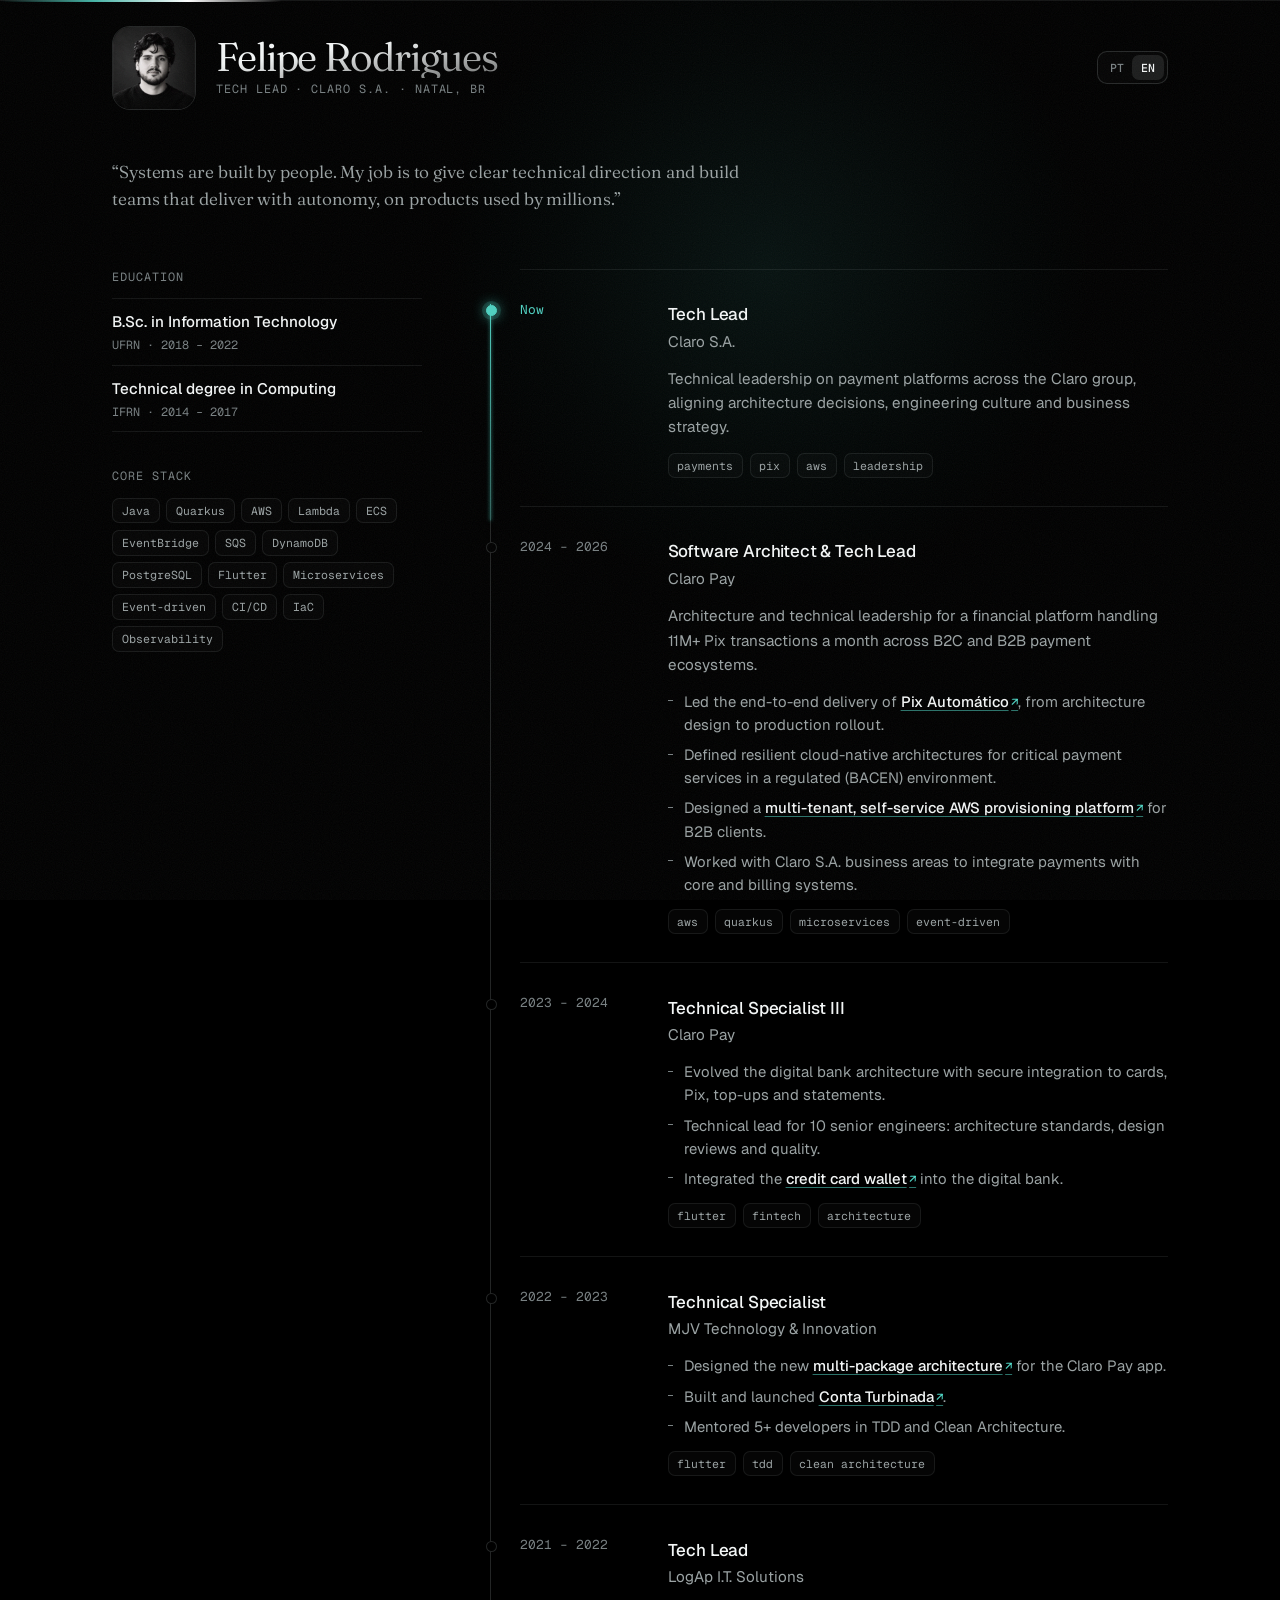
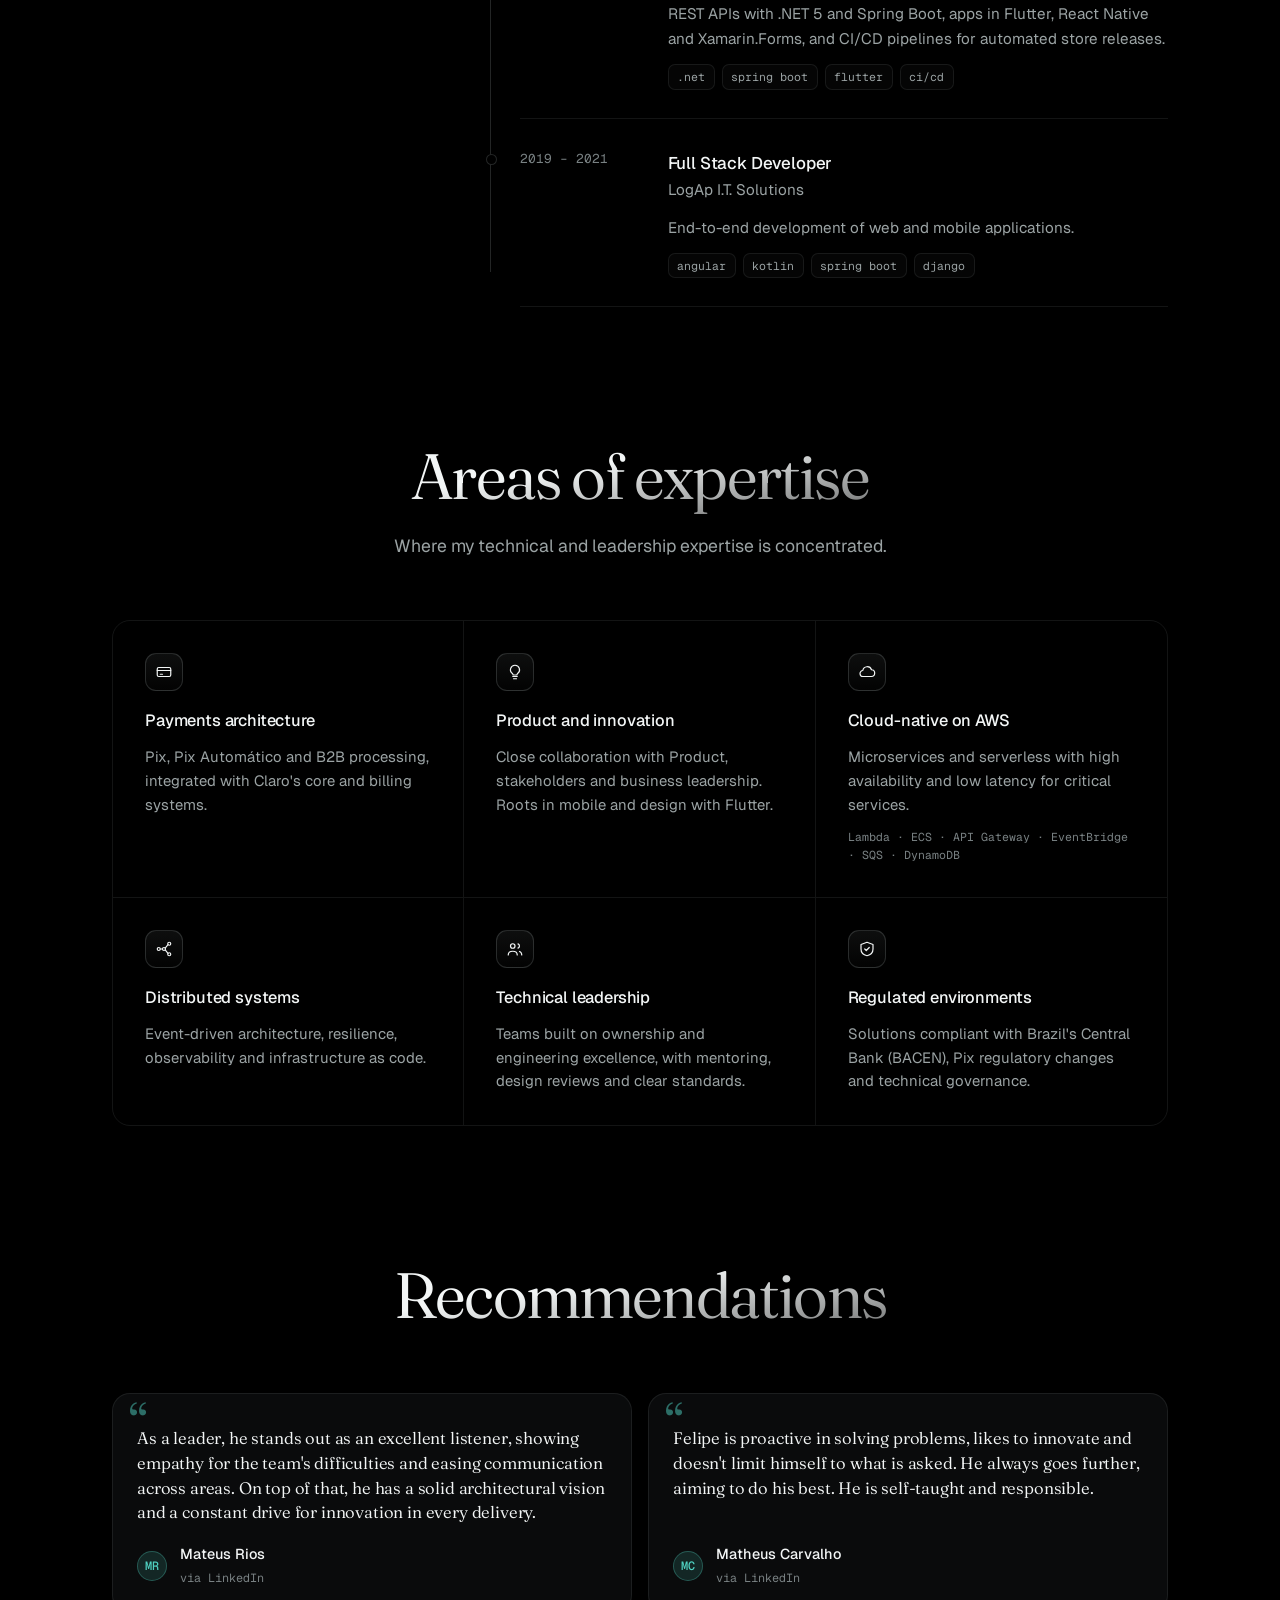
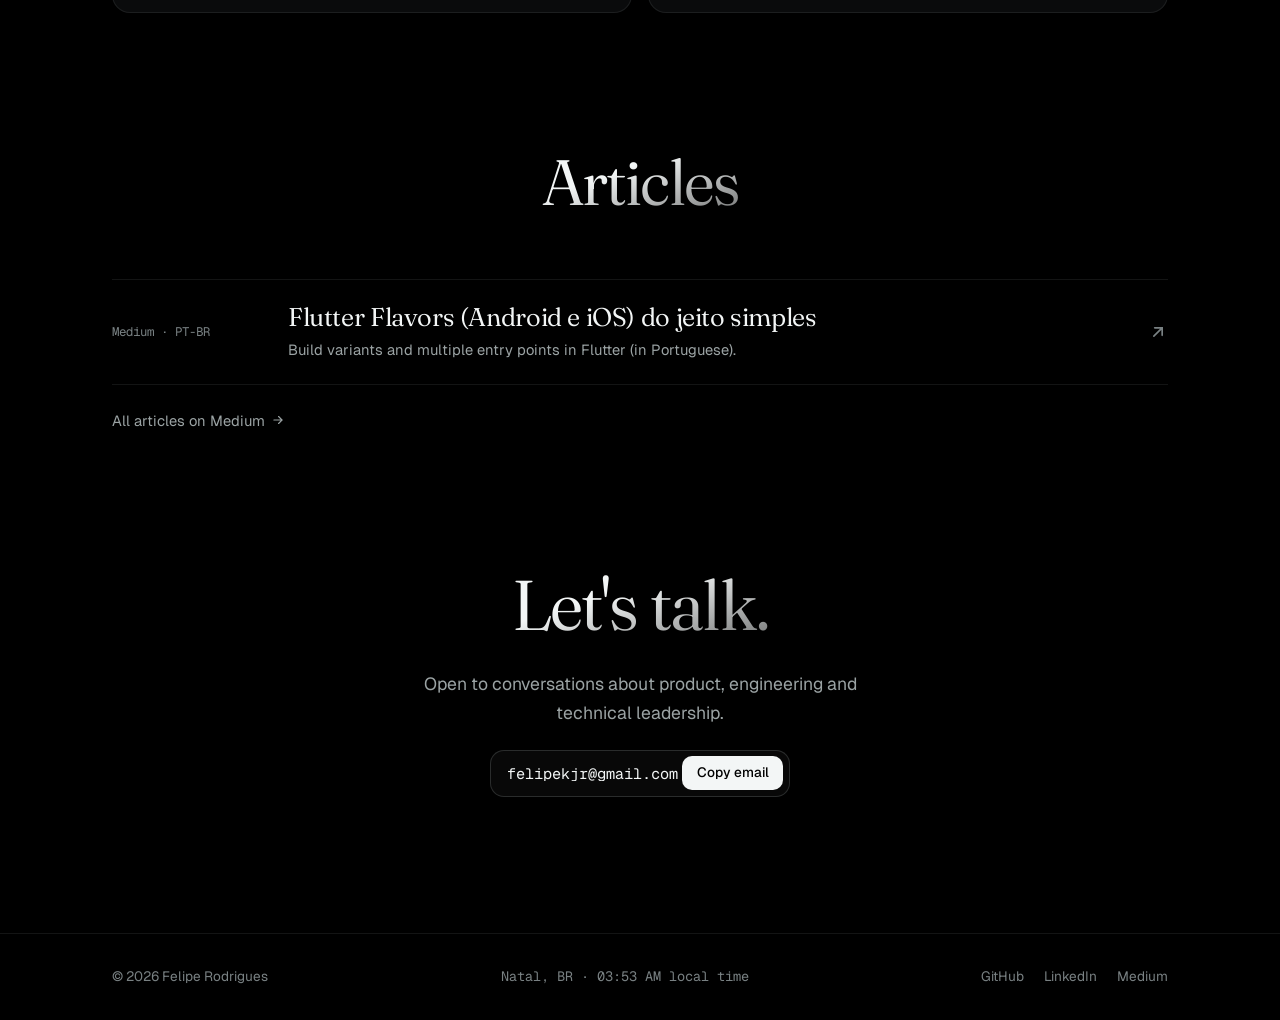
==== index.html @ 60829ca8 "Ambient background (pointer glow, top beam) and scroll-in reveal on every page Co-Authored-By: Claud" ====
<!doctype html>
<html lang="pt-BR">
<head>
<meta charset="utf-8">
<meta name="viewport" content="width=device-width, initial-scale=1, viewport-fit=cover">
<meta name="description" content="Felipe Rodrigues, Líder Técnico na Claro S.A. Trajetória, áreas de atuação e contato.">
<meta property="og:title" content="Felipe Rodrigues · Líder Técnico">
<meta property="og:description" content="Líder técnico e arquiteto de software. Sistemas são construídos por pessoas: direção técnica clara e times que entregam com autonomia.">
<meta property="og:type" content="website">
<meta property="og:url" content="https://felipekjr.github.io/">
<meta name="theme-color" content="#000000">
<link rel="icon" href="data:image/svg+xml,%3Csvg xmlns='http://www.w3.org/2000/svg' viewBox='0 0 32 32'%3E%3Crect width='32' height='32' rx='8' fill='%23000'/%3E%3Ccircle cx='16' cy='16' r='7' fill='none' stroke='%234fd1c1' stroke-width='3'/%3E%3C/svg%3E">
<!-- page:start -->
<title>Felipe Rodrigues</title>
<link rel="preconnect" href="https://fonts.googleapis.com">
<link rel="preconnect" href="https://fonts.gstatic.com" crossorigin>
<link rel="stylesheet" href="https://fonts.googleapis.com/css2?family=Fraunces:ital,opsz,wght@0,9..144,300..600;1,9..144,300..600&family=Geist:wght@400;500;600&family=Geist+Mono:wght@400;500&display=swap">
<link rel="stylesheet" href="assets/style.css?v=7">
</head>
<body>
<div class="ambient" aria-hidden="true"><i class="ambient-glow"></i><i class="ambient-beam"></i></div>

<main>
  <header class="wrap masthead">
    <div class="who">
      <figure class="portrait"><img src="assets/felipe.jpg" alt="Foto de Felipe Rodrigues" width="480" height="480"></figure>
      <div>
        <h1 class="serif name-title">Felipe Rodrigues</h1>
        <p class="eyebrow role" data-i18n="role">Líder Técnico · Claro S.A. · Natal, BR</p>
      </div>
    </div>
    <div class="lang" role="group" aria-label="Idioma / Language">
      <button type="button" id="lang-pt" data-lang="pt" aria-pressed="true">PT</button>
      <button type="button" id="lang-en" data-lang="en" aria-pressed="false">EN</button>
    </div>
    <p class="bio" data-i18n="about.q">“Sistemas são construídos por pessoas. Meu trabalho é dar direção técnica clara e formar times que entregam com autonomia, em produtos usados por milhões.”</p>
  </header>

  <!-- Career: intro on the left, timeline on the right -->
  <section class="block intro" id="trajetoria">
    <div class="wrap xp-grid">
      <aside class="xp-side">
        <div class="side-group">
          <span class="eyebrow" data-i18n="side.edu">Formação</span>
          <ul class="side-list">
            <li><span class="t" data-i18n="e1.t">Bacharelado em Tecnologia da Informação</span><span class="d">UFRN · 2018 – 2022</span></li>
            <li><span class="t" data-i18n="e2.t">Técnico em Informática</span><span class="d">IFRN · 2014 – 2017</span></li>
          </ul>
        </div>
        <div class="side-group">
          <span class="eyebrow" data-i18n="side.stack">Stack principal</span>
          <ul class="tags"><li>Java</li><li>Quarkus</li><li>AWS</li><li>Lambda</li><li>ECS</li><li>EventBridge</li><li>SQS</li><li>DynamoDB</li><li>PostgreSQL</li><li>Flutter</li><li>Microservices</li><li>Event-driven</li><li>CI/CD</li><li>IaC</li><li data-i18n="tag.obs">Observabilidade</li></ul>
        </div>
      </aside>

      <ol class="tl" id="timeline">
        <li>
          <div class="when"><span class="now" data-i18n="xp.now">Atual</span></div>
          <div class="main">
            <div class="who"><span class="role" data-i18n="x1.role">Líder Técnico</span><span class="org">Claro S.A.</span></div>
            <p data-i18n="x1.d">Liderança técnica em plataformas de pagamento do grupo Claro, alinhando decisões de arquitetura, cultura de engenharia e estratégia de negócio.</p>
            <ul class="tags"><li>payments</li><li>pix</li><li>aws</li><li data-i18n="tag.lead">liderança</li></ul>
          </div>
        </li>
        <li>
          <div class="when">2024 – 2026</div>
          <div class="main">
            <div class="who"><span class="role" data-i18n="x2.role">Arquiteto de Software e Tech Lead</span><span class="org">Claro Pay</span></div>
            <p data-i18n="x2.d">Arquitetura e liderança técnica de uma plataforma financeira com 11M+ transações Pix por mês, em ecossistemas de pagamento B2C e B2B.</p>
            <ul class="pts" data-i18n="x2.pts">
              <li>Liderou a implementação end-to-end do <a class="ini" href="iniciativas/pix-automatico.html">Pix Automático</a>, do desenho da arquitetura ao rollout em produção.</li>
              <li>Definiu arquiteturas cloud-native resilientes para serviços críticos de pagamento em ambiente regulado (BACEN).</li>
              <li>Projetou uma <a class="ini" href="iniciativas/multi-tenant.html">plataforma multi-tenant de auto-provisionamento AWS</a> para clientes B2B.</li>
              <li>Atuou junto às áreas de negócio da Claro S.A., integrando pagamentos aos sistemas core e faturadores.</li>
            </ul>
            <ul class="tags"><li>aws</li><li>quarkus</li><li>microservices</li><li>event-driven</li></ul>
          </div>
        </li>
        <li>
          <div class="when">2023 – 2024</div>
          <div class="main">
            <div class="who"><span class="role" data-i18n="x3.role">Especialista Técnico III</span><span class="org">Claro Pay</span></div>
            <ul class="pts" data-i18n="x3.pts">
              <li>Evoluiu a arquitetura do banco digital, com integração segura a cartão, Pix, recarga e extrato.</li>
              <li>Liderança técnica de 10 engenheiros sêniores: padrões arquiteturais, design reviews e qualidade.</li>
              <li>Integração da <a class="ini" href="iniciativas/carteira-cartoes.html">carteira de cartões de crédito</a> ao banco digital.</li>
            </ul>
            <ul class="tags"><li>flutter</li><li>fintech</li><li>architecture</li></ul>
          </div>
        </li>
        <li>
          <div class="when">2022 – 2023</div>
          <div class="main">
            <div class="who"><span class="role" data-i18n="x4.role">Especialista Técnico</span><span class="org">MJV Technology &amp; Innovation</span></div>
            <ul class="pts" data-i18n="x4.pts">
              <li>Desenhou a nova <a class="ini" href="iniciativas/multi-package.html">arquitetura multi-package</a> do app Claro Pay.</li>
              <li>Desenvolveu e lançou a <a class="ini" href="iniciativas/conta-turbinada.html">Conta Turbinada</a>.</li>
              <li>Mentorou mais de 5 desenvolvedores em TDD e Clean Architecture.</li>
            </ul>
            <ul class="tags"><li>flutter</li><li>tdd</li><li>clean architecture</li></ul>
          </div>
        </li>
        <li>
          <div class="when">2021 – 2022</div>
          <div class="main">
            <div class="who"><span class="role" data-i18n="x5.role">Líder Técnico</span><span class="org">LogAp I.T. Solutions</span></div>
            <p data-i18n="x5.d">APIs REST com .NET 5 e Spring Boot, apps em Flutter, React Native e Xamarin.Forms, e pipelines de CI/CD para publicação automatizada nas lojas.</p>
            <ul class="tags"><li>.net</li><li>spring boot</li><li>flutter</li><li>ci/cd</li></ul>
          </div>
        </li>
        <li>
          <div class="when">2019 – 2021</div>
          <div class="main">
            <div class="who"><span class="role" data-i18n="x6.role">Desenvolvedor Full Stack</span><span class="org">LogAp I.T. Solutions</span></div>
            <p data-i18n="x6.d">Desenvolvimento de ponta a ponta de aplicações web e mobile.</p>
            <ul class="tags"><li>angular</li><li>kotlin</li><li>spring boot</li><li>django</li></ul>
          </div>
        </li>
      </ol>
    </div>
  </section>

  <!-- Expertise -->
  <section class="block" id="atuacao" style="padding-top:0">
    <div class="wrap">
      <div class="head center reveal">
        <h2 class="serif" data-i18n="exp.title">Áreas de atuação</h2>
        <p class="lede" data-i18n="exp.lede">Onde concentro minha especialidade técnica e de liderança.</p>
      </div>
      <div class="grid-6 reveal">
        <div class="cell spot">
          <span class="ico" aria-hidden="true"><svg viewBox="0 0 24 24"><rect x="3" y="6" width="18" height="12" rx="2"/><path d="M3 10h18"/><path d="M7 15h3"/></svg></span>
          <h3 data-i18n="c1.t">Arquitetura de pagamentos</h3>
          <p data-i18n="c1.d">Pix, Pix Automático e processamento B2B, integrados aos sistemas core e faturadores da Claro.</p>
        </div>
        <div class="cell spot">
          <span class="ico" aria-hidden="true"><svg viewBox="0 0 24 24"><path d="M9 18h6"/><path d="M10 21h4"/><path d="M12 3a6 6 0 0 0-3.5 10.9c.6.5 1 1.2 1 2.1h5c0-.9.4-1.6 1-2.1A6 6 0 0 0 12 3Z"/></svg></span>
          <h3 data-i18n="c6.t">Produto e inovação</h3>
          <p data-i18n="c6.d">Colaboração próxima com Produto, stakeholders e negócio. Origem em mobile e design com Flutter.</p>
        </div>
        <div class="cell spot">
          <span class="ico" aria-hidden="true"><svg viewBox="0 0 24 24"><path d="M7 18a4 4 0 0 1-.6-8A6 6 0 0 1 18 9a4.5 4.5 0 0 1-.5 9H7Z"/></svg></span>
          <h3 data-i18n="c2.t">Cloud-native na AWS</h3>
          <p data-i18n="c2.d">Microsserviços e serverless com alta disponibilidade e baixa latência para serviços críticos.</p>
          <span class="stack">Lambda · ECS · API Gateway · EventBridge · SQS · DynamoDB</span>
        </div>
        <div class="cell spot">
          <span class="ico" aria-hidden="true"><svg viewBox="0 0 24 24"><circle cx="5" cy="12" r="2"/><circle cx="19" cy="5" r="2"/><circle cx="19" cy="19" r="2"/><circle cx="12" cy="12" r="2"/><path d="M7 12h3M13.6 10.8 17.3 6.3M13.6 13.2l3.7 4.5"/></svg></span>
          <h3 data-i18n="c3.t">Sistemas distribuídos</h3>
          <p data-i18n="c3.d">Arquitetura orientada a eventos, resiliência, observabilidade e infraestrutura como código.</p>
        </div>
        <div class="cell spot">
          <span class="ico" aria-hidden="true"><svg viewBox="0 0 24 24"><circle cx="9" cy="8" r="3"/><path d="M3 20c0-3.3 2.7-5 6-5s6 1.7 6 5"/><path d="M16 5.2a3 3 0 0 1 0 5.6"/><path d="M18 15.3c1.8.6 3 2 3 4.7"/></svg></span>
          <h3 data-i18n="c5.t">Liderança técnica</h3>
          <p data-i18n="c5.d">Times construídos sobre ownership e excelência técnica, com mentoria, design reviews e padrões claros.</p>
        </div>
        <div class="cell spot">
          <span class="ico" aria-hidden="true"><svg viewBox="0 0 24 24"><path d="M12 3 4 6v6c0 4.5 3.4 8 8 9 4.6-1 8-4.5 8-9V6l-8-3Z"/><path d="m9 12 2 2 4-4"/></svg></span>
          <h3 data-i18n="c4.t">Ambientes regulados</h3>
          <p data-i18n="c4.d">Soluções aderentes ao BACEN, adequações regulatórias do Pix e governança técnica.</p>
        </div>
      </div>
    </div>
  </section>

  <!-- Recommendations -->
  <section class="block" id="recomendacoes" style="padding-top:0">
    <div class="wrap">
      <div class="head center reveal">
        <h2 class="serif" data-i18n="rec.title">Recomendações</h2>
      </div>
      <div class="quotes">
        <figure class="quote spot reveal">
          <blockquote data-i18n="q1">Como líder, destaca-se por ser um excelente ouvinte, demonstrando empatia pelas dificuldades do time e facilitando a comunicação entre diferentes áreas. Aliado a isso, possui uma visão arquitetural de software sólida e uma busca constante por inovação a cada entrega.</blockquote>
          <figcaption><span class="av" aria-hidden="true">MR</span><div><b>Mateus Rios</b><span data-i18n="rec.via">via LinkedIn</span></div></figcaption>
        </figure>
        <figure class="quote spot reveal">
          <blockquote data-i18n="q2">O Felipe é pró-ativo na resolução de problemas, gosta de inovar e não se atém ao que é pedido, sempre vai além, buscando fazer o melhor. É autodidata e responsável.</blockquote>
          <figcaption><span class="av" aria-hidden="true">MC</span><div><b>Matheus Carvalho</b><span data-i18n="rec.via">via LinkedIn</span></div></figcaption>
        </figure>
      </div>
      <p class="quote-note" hidden></p>
    </div>
  </section>

  <!-- Articles -->
  <section class="block" id="artigos" style="padding-top:0">
    <div class="wrap reveal">
      <div class="head center">
        <h2 class="serif" data-i18n="os.title">Artigos</h2>
      </div>
      <div class="rows">
        <a class="row" href="https://medium.com/@felipekjr/variantes-de-build-com-flutter-android-e-ios-a5552bb429ae" target="_blank" rel="noopener">
          <span class="kind">Medium · PT-BR</span>
          <div><div class="t">Flutter Flavors (Android e iOS) do jeito simples</div><div class="d" data-i18n="os.a1">Variantes de build e múltiplos pontos de entrada no Flutter.</div></div>
          <svg viewBox="0 0 24 24" fill="none" stroke="currentColor" stroke-width="2" stroke-linecap="round" aria-hidden="true"><path d="M7 17 17 7M8 7h9v9"/></svg>
        </a>
      </div>
      <a class="more" href="https://medium.com/@felipekjr" target="_blank" rel="noopener"><span data-i18n="os.more">Todos os artigos no Medium</span> <svg viewBox="0 0 24 24" fill="none" stroke="currentColor" stroke-width="2" stroke-linecap="round" aria-hidden="true"><path d="M5 12h14M13 6l6 6-6 6"/></svg></a>
    </div>
  </section>

  <!-- Contact -->
  <section class="block talk" id="contato" style="padding-top:0">
    <div class="wrap talk-inner">
      <h2 class="serif" data-i18n="cta.title">Vamos conversar.</h2>
      <p class="lede" data-i18n="cta.lede">Aberto a conversas sobre produto, engenharia e liderança técnica.</p>
      <div class="email">
        <span id="email-text">felipekjr@gmail.com</span>
        <button class="btn btn-primary btn-sm" id="copy-email" type="button" data-i18n="cta.copy">Copiar e-mail</button>
      </div>
      <span class="sr-status" id="status" role="status" aria-live="polite"></span>
    </div>
  </section>
</main>

<footer>
  <div class="wrap foot">
    <span>© <span id="year">2026</span> Felipe Rodrigues</span>
    <span class="clock" id="clock">Natal, BR</span>
    <nav aria-label="Social">
      <a href="https://github.com/felipekjr" target="_blank" rel="noopener">GitHub</a>
      <a href="https://www.linkedin.com/in/felipekjr/" target="_blank" rel="noopener">LinkedIn</a>
      <a href="https://medium.com/@felipekjr" target="_blank" rel="noopener">Medium</a>
    </nav>
  </div>
</footer>

<script>

(() => {
  const $ = (s, r = document) => r.querySelector(s);
  const $$ = (s, r = document) => [...r.querySelectorAll(s)];

  const EN = {
    "about.q": "“Systems are built by people. My job is to give clear technical direction and build teams that deliver with autonomy, on products used by millions.”",
    "role": "Tech Lead · Claro S.A. · Natal, BR",
    "exp.title": "Areas of expertise",
    "exp.lede": "Where my technical and leadership expertise is concentrated.",
    "c1.t": "Payments architecture", "c1.d": "Pix, Pix Automático and B2B processing, integrated with Claro's core and billing systems.",
    "c2.t": "Cloud-native on AWS", "c2.d": "Microservices and serverless with high availability and low latency for critical services.",
    "c3.t": "Distributed systems", "c3.d": "Event-driven architecture, resilience, observability and infrastructure as code.",
    "c4.t": "Regulated environments", "c4.d": "Solutions compliant with Brazil's Central Bank (BACEN), Pix regulatory changes and technical governance.",
    "c5.t": "Technical leadership", "c5.d": "Teams built on ownership and engineering excellence, with mentoring, design reviews and clear standards.",
    "c6.t": "Product and innovation", "c6.d": "Close collaboration with Product, stakeholders and business leadership. Roots in mobile and design with Flutter.",
    "xp.now": "Now", "tag.lead": "leadership",
    "e1.t": "B.Sc. in Information Technology", "e2.t": "Technical degree in Computing",
    "side.edu": "Education", "side.stack": "Core stack", "tag.obs": "Observability",
    "x1.role": "Tech Lead", "x1.d": "Technical leadership on payment platforms across the Claro group, aligning architecture decisions, engineering culture and business strategy.",
    "x2.role": "Software Architect & Tech Lead", "x2.d": "Architecture and technical leadership for a financial platform handling 11M+ Pix transactions a month across B2C and B2B payment ecosystems.",
    "x2.pts": "<li>Led the end-to-end delivery of <a class=\"ini\" href=\"iniciativas/pix-automatico.html\">Pix Automático</a>, from architecture design to production rollout.</li><li>Defined resilient cloud-native architectures for critical payment services in a regulated (BACEN) environment.</li><li>Designed a <a class=\"ini\" href=\"iniciativas/multi-tenant.html\">multi-tenant, self-service AWS provisioning platform</a> for B2B clients.</li><li>Worked with Claro S.A. business areas to integrate payments with core and billing systems.</li>",
    "x3.role": "Technical Specialist III",
    "x3.pts": "<li>Evolved the digital bank architecture with secure integration to cards, Pix, top-ups and statements.</li><li>Technical lead for 10 senior engineers: architecture standards, design reviews and quality.</li><li>Integrated the <a class=\"ini\" href=\"iniciativas/carteira-cartoes.html\">credit card wallet</a> into the digital bank.</li>",
    "x4.role": "Technical Specialist",
    "x4.pts": "<li>Designed the new <a class=\"ini\" href=\"iniciativas/multi-package.html\">multi-package architecture</a> for the Claro Pay app.</li><li>Built and launched <a class=\"ini\" href=\"iniciativas/conta-turbinada.html\">Conta Turbinada</a>.</li><li>Mentored 5+ developers in TDD and Clean Architecture.</li>",
    "x5.role": "Tech Lead", "x5.d": "REST APIs with .NET 5 and Spring Boot, apps in Flutter, React Native and Xamarin.Forms, and CI/CD pipelines for automated store releases.",
    "x6.role": "Full Stack Developer", "x6.d": "End-to-end development of web and mobile applications.",
    "rec.title": "Recommendations",
    "q1": "As a leader, he stands out as an excellent listener, showing empathy for the team's difficulties and easing communication across areas. On top of that, he has a solid architectural vision and a constant drive for innovation in every delivery.",
    "q2": "Felipe is proactive in solving problems, likes to innovate and doesn't limit himself to what is asked. He always goes further, aiming to do his best. He is self-taught and responsible.",
    "rec.via": "via LinkedIn",
    "os.title": "Articles",
    "os.a1": "Build variants and multiple entry points in Flutter (in Portuguese).",
    "os.more": "All articles on Medium",
    "cta.title": "Let's talk.",
    "cta.lede": "Open to conversations about product, engineering and technical leadership.",
    "cta.copy": "Copy email", "cta.copied": "Copied!"
  };

  const nodes = $$("[data-i18n]");
  const PT = Object.fromEntries(nodes.map(n => [n.dataset.i18n, n.innerHTML]));
  PT["cta.copied"] = "Copiado!";
  let lang = "pt";
  const T = (k) => (lang === "en" ? EN : PT)[k];

  // Local time in Natal
  const clock = $("#clock");
  const tick = () => {
    try {
      const t = new Intl.DateTimeFormat(lang === "en" ? "en-US" : "pt-BR", { timeZone: "America/Fortaleza", hour: "2-digit", minute: "2-digit" }).format(new Date());
      clock.textContent = "Natal, BR · " + t + (lang === "en" ? " local time" : " horário local");
    } catch (e) {}
  };
  setInterval(tick, 30000);
  $("#year").textContent = new Date().getFullYear();

  const setLang = (l) => {
    lang = l;
    const dict = l === "en" ? EN : PT;
    nodes.forEach(n => { const v = dict[n.dataset.i18n]; if (v != null) n.innerHTML = v; });
    document.documentElement.lang = l === "en" ? "en" : "pt-BR";
    $$(".lang button").forEach(b => b.setAttribute("aria-pressed", String(b.dataset.lang === l)));
    try { localStorage.setItem("lang", l); } catch (e) {}
    tick();
  };
  let saved = null;
  try { saved = localStorage.getItem("lang"); } catch (e) {}
  const initial = saved === "en" || saved === "pt" ? saved : ((navigator.language || "pt").toLowerCase().startsWith("pt") ? "pt" : "en");
  $$(".lang button").forEach(b => b.addEventListener("click", () => setLang(b.dataset.lang)));

  /* ================= Timeline progress ================= */
  const tl = $("#timeline");
  const items = $$("#timeline > li");
  let tlQueued = false;
  const tlUpdate = () => {
    tlQueued = false;
    const r = tl.getBoundingClientRect();
    const mark = window.innerHeight * .55;
    tl.style.setProperty("--fill", Math.max(0, Math.min(1, (mark - r.top) / r.height)).toFixed(4));
    items.forEach(li => li.classList.toggle("on", li.getBoundingClientRect().top + 36 < mark));
  };
  window.addEventListener("scroll", () => { if (!tlQueued) { tlQueued = true; requestAnimationFrame(tlUpdate); } }, { passive: true });
  tlUpdate();

  /* ================= Clipboard ================= */
  const status = $("#status");
  const selectText = (el) => { const r = document.createRange(); r.selectNodeContents(el); const s = window.getSelection(); s.removeAllRanges(); s.addRange(r); };
  const copy = (text, el) => {
    if (navigator.clipboard && navigator.clipboard.writeText) {
      return navigator.clipboard.writeText(text).then(() => { status.textContent = T("cta.copied"); return true; }).catch(() => { selectText(el); return false; });
    }
    selectText(el); return Promise.resolve(false);
  };
  const emailBtn = $("#copy-email");
  emailBtn.addEventListener("click", () => {
    const el = $("#email-text");
    copy(el.textContent.trim(), el).then(ok => {
      if (!ok) return;
      emailBtn.textContent = T("cta.copied");
      setTimeout(() => { emailBtn.textContent = T("cta.copy"); }, 1800);
    });
  });
  /* ================= Spotlight ================= */
  $$(".spot").forEach(el => {
    el.addEventListener("pointermove", (e) => {
      const r = el.getBoundingClientRect();
      el.style.setProperty("--mx", (e.clientX - r.left) + "px");
      el.style.setProperty("--my", (e.clientY - r.top) + "px");
    });
  });

  // Inside an embed (the preview) the outer page keeps its scroll position across navigations; ask to be shown from the top or from the hash target
  const jump = () => {
    const el = location.hash && document.getElementById(location.hash.slice(1));
    if (el || window.top !== window.self) (el || document.documentElement).scrollIntoView({ block: "start" });
  };
  window.addEventListener("load", jump);

  // Ambient glow follows the pointer, softly
  const glow = $(".ambient-glow");
  let gq = false, gx = 0, gy = 0;
  window.addEventListener("pointermove", (e) => {
    gx = e.clientX; gy = e.clientY;
    if (!gq) { gq = true; requestAnimationFrame(() => { gq = false; glow.style.setProperty("--gx", gx + "px"); glow.style.setProperty("--gy", gy + "px"); }); }
  }, { passive: true });

  // Content rises into view as it scrolls in (once), with a small stagger between siblings
  const fx = document.querySelectorAll(".masthead .who, .masthead .lang, .bio, .side-group, .tl > li, .head, .cell, .quote, .row, .more, .talk-inner");
  const motionOK = !matchMedia("(prefers-reduced-motion: reduce)").matches;
  if (motionOK && "IntersectionObserver" in window) {
    fx.forEach(el => { el.classList.add("fx"); const i = [...el.parentElement.children].indexOf(el); el.style.transitionDelay = Math.min(i, 8) * 60 + "ms"; });
    const io = new IntersectionObserver((entries) => {
      entries.forEach(en => { if (en.isIntersecting) { en.target.classList.add("in"); io.unobserve(en.target); } });
    }, { threshold: .12, rootMargin: "0px 0px -6% 0px" });
    fx.forEach(el => io.observe(el));
  }

  setLang(initial);
})();

</script>
</body>
</html>
---- assets/style.css ----
/* Shared by index.html and iniciativas/*.html.
   Layout: one 1120px column, dark by choice. The home opens on the career timeline with a sticky intro column (photo, name, statement, contact) on the left; then expertise and recommendations. Big serif heads, hairline grids, glowing beams. */
:root {
  color-scheme: dark;
  --bg: #000;
  --panel: #0a0b0c;
  --panel-2: #101213;
  --line: rgba(232, 246, 244, .08);
  --line-strong: rgba(232, 246, 244, .15);
  --fg: #f3f6f6;
  --muted: #9ba3a4;
  --dim: #798183;
  --accent: #4fd1c1;      /* Pix teal */
  --accent-soft: rgba(79, 209, 193, .14);
  --accent-glow: rgba(79, 209, 193, .35);
  --syn-key: #8fdcd2;
  --syn-str: #cfe3c0;
  --syn-num: #f2c48d;
  --syn-com: #5d6566;
  --lnum: #3a4042;

  --display: "Fraunces", "Iowan Old Style", "Georgia", serif;
  --sans: "Geist", ui-sans-serif, system-ui, -apple-system, "Segoe UI", sans-serif;
  --mono: "Geist Mono", ui-monospace, "SFMono-Regular", Menlo, Consolas, monospace;

  --max: 1120px;
  --gutter: clamp(16px, 4vw, 32px);
  --radius: 18px;
}

@property --ang { syntax: "<angle>"; initial-value: 0deg; inherits: false; }

* { box-sizing: border-box; }
html { scroll-behavior: smooth; scroll-padding-top: 24px; }
body {
  margin: 0;
  background: var(--bg);
  color: var(--fg);
  font: 400 16px/1.6 var(--sans);
  -webkit-font-smoothing: antialiased;
  overflow-x: hidden;
}
/* Film grain */
body::after {
  content: ""; position: fixed; inset: 0; z-index: 90; pointer-events: none; opacity: .05;
  background-image: url("data:image/svg+xml,%3Csvg xmlns='http://www.w3.org/2000/svg' width='180' height='180'%3E%3Cfilter id='n'%3E%3CfeTurbulence type='fractalNoise' baseFrequency='.9' numOctaves='3' stitchTiles='stitch'/%3E%3C/filter%3E%3Crect width='100%25' height='100%25' filter='url(%23n)'/%3E%3C/svg%3E");
}
a { color: inherit; text-decoration: none; }
img { max-width: 100%; display: block; }
::selection { background: var(--accent); color: var(--bg); }
:focus-visible { outline: 2px solid var(--accent); outline-offset: 3px; border-radius: 6px; }

.wrap { width: 100%; max-width: var(--max); margin-inline: auto; padding-inline: var(--gutter); }

/* ---------- Type ---------- */
.serif {
  font-family: var(--display);
  font-weight: 360;
  font-optical-sizing: auto;
  font-variation-settings: "SOFT" 0, "WONK" 0;
  letter-spacing: -0.028em;
  line-height: 1.02;
  text-wrap: balance;
  margin: 0;
  color: var(--fg);
  background: linear-gradient(to bottom right, var(--fg) 35%, rgba(243, 246, 246, .45));
  -webkit-background-clip: text;
  background-clip: text;
  -webkit-text-fill-color: transparent;
}
.serif em { font-style: italic; font-weight: 320; }
h2.serif { font-size: clamp(2.4rem, 5.4vw, 4rem); padding-bottom: .08em; }
.lede { color: var(--muted); font-size: 1.1rem; line-height: 1.65; max-width: 36rem; margin: 0; text-wrap: pretty; }
.eyebrow { font: 400 .74rem/1.4 var(--mono); color: var(--dim); text-transform: uppercase; letter-spacing: .08em; }

/* ---------- Buttons ---------- */
.btn {
  display: inline-flex; align-items: center; gap: .5rem;
  height: 44px; padding: 0 1.15rem;
  border-radius: 12px;
  font: 500 .95rem/1 var(--sans);
  border: 1px solid transparent;
  cursor: pointer;
  transition: background .2s, border-color .2s, color .2s, box-shadow .2s;
  white-space: nowrap;
}
.btn svg { width: 16px; height: 16px; }
.btn-primary { background: var(--fg); color: var(--bg); box-shadow: 0 0 0 0 var(--accent-glow); }
.btn-primary:hover { background: #fff; box-shadow: 0 0 32px -6px var(--accent-glow); }
.btn-ghost { background: rgba(0, 0, 0, .35); color: var(--fg); border-color: var(--line-strong); backdrop-filter: blur(8px); -webkit-backdrop-filter: blur(8px); }
.btn-ghost:hover { background: rgba(232, 246, 244, .07); }
.btn-sm { height: 34px; padding: 0 .85rem; font-size: .85rem; border-radius: 10px; }

/* ---------- Ambient background: a soft glow that follows the pointer, a hairline with a travelling pulse ---------- */
.ambient { position: fixed; inset: 0; z-index: -1; pointer-events: none; overflow: hidden; }
.ambient-glow {
  --gx: 60vw; --gy: 30vh;
  position: absolute; left: 0; top: 0; width: 1000px; height: 1000px; border-radius: 50%;
  background: radial-gradient(closest-side, rgba(79, 209, 193, .085), rgba(79, 209, 193, .025) 45%, transparent 70%);
  transform: translate(calc(var(--gx) - 500px), calc(var(--gy) - 500px));
  transition: transform 1.1s cubic-bezier(.2, .7, .2, 1);
  will-change: transform;
}
.ambient-beam { position: absolute; top: 0; left: 0; right: 0; height: 1px; background: var(--line); }
.ambient-beam::after {
  content: ""; position: absolute; top: -1px; left: 0; width: 22vw; height: 3px; border-radius: 3px;
  background: linear-gradient(90deg, transparent, rgba(79, 209, 193, .85), #fff, transparent);
  animation: sweep 11s linear infinite;
}
@keyframes sweep { from { transform: translateX(-100%); } to { transform: translateX(460%); } }
@keyframes drift { 0% { transform: translate(-10vw, -20vh); } 50% { transform: translate(40vw, 30vh); } 100% { transform: translate(10vw, 60vh); } }
@media (hover: none) { .ambient-glow { transition: none; animation: drift 40s ease-in-out infinite alternate; } }
@media (prefers-reduced-motion: reduce) { .ambient-beam::after { animation: none; } .ambient-glow { animation: none; transition: none; } }

/* Scroll-in reveal (classes are added by script, so the page is complete without it) */
.fx { opacity: 0; transform: translateY(22px); transition: opacity .7s ease, transform .9s cubic-bezier(.2, .7, .2, 1); }
.fx.in { opacity: 1; transform: none; }

/* ---------- Top bar & language ---------- */
.masthead { display: flex; flex-wrap: wrap; justify-content: space-between; align-items: center; gap: 1.5rem; padding-block: 1.6rem 0; }
.lang { display: inline-flex; padding: 3px; border-radius: 10px; border: 1px solid var(--line-strong); background: rgba(232, 246, 244, .02); font: 500 .72rem/1 var(--mono); }
.lang button { all: unset; cursor: pointer; padding: .42rem .55rem; border-radius: 7px; color: var(--dim); transition: color .2s, background .2s; }
.lang button[aria-pressed="true"] { background: rgba(232, 246, 244, .1); color: var(--fg); }
.lang button:focus-visible { outline: 2px solid var(--accent); }
.who { display: inline-flex; align-items: center; gap: 1.25rem; min-width: 0; }
.masthead .who > div { min-width: 0; }
.name { font-weight: 500; letter-spacing: -.01em; }
.avatar { width: 36px; height: 36px; border-radius: 10px; object-fit: cover; border: 1px solid var(--line-strong); }
.detail .who { gap: .7rem; }

/* ---------- Intro column (photo, name, statement, contact) ---------- */
section.block.intro { padding-top: 3.5rem; }
.portrait { position: relative; width: 84px; flex: none; aspect-ratio: 1; border-radius: 18px; overflow: hidden; margin: 0; border: 1px solid var(--line-strong); box-shadow: 0 24px 60px -24px rgba(0, 0, 0, .95); }
.portrait img { width: 100%; height: 100%; object-fit: cover; }
.name-title { font-size: clamp(1.8rem, 3.2vw, 2.5rem); }
.role { margin: .2rem 0 0; }
.bio { flex-basis: 100%; margin: 1.6rem 0 0; max-width: 60ch; font: 350 1.08rem/1.55 var(--display); letter-spacing: -.005em; color: var(--muted); text-wrap: pretty; }
/* ---------- Articles ---------- */
.rows { border-top: 1px solid var(--line); }
.row { display: grid; grid-template-columns: 9.5rem minmax(0, 1fr) auto; gap: 1.5rem; align-items: center; padding-block: 1.4rem; border-bottom: 1px solid var(--line); }
.row .kind { font: 400 .78rem/1.3 var(--mono); color: var(--dim); }
.row .t { font: 360 clamp(1.25rem, 2.2vw, 1.6rem)/1.2 var(--display); letter-spacing: -.015em; transition: color .2s; }
.row .d { color: var(--muted); font-size: .92rem; margin-top: .3rem; }
.row svg { width: 20px; height: 20px; color: var(--dim); transition: transform .25s, color .25s; }
.row:hover .t { color: var(--accent); }
.row:hover svg { transform: translate(3px, -3px); color: var(--fg); }
.more { display: inline-flex; align-items: center; gap: .4rem; margin-top: 1.5rem; color: var(--muted); font-size: .92rem; transition: color .2s; }
.more:hover { color: var(--fg); }
.more svg { width: 14px; height: 14px; }
@media (max-width: 640px) { .row { grid-template-columns: minmax(0, 1fr) auto; gap: .4rem 1rem; } .row .kind { grid-column: 1 / -1; } }

/* ---------- Contact ---------- */
.talk { text-align: center; }
.talk .email { margin-inline: auto; }
.talk-inner { display: grid; justify-items: center; gap: 1.4rem; }
.talk h2.serif { font-size: clamp(2.6rem, 6vw, 4.4rem); }
.talk .lede { text-align: center; }
@media (max-width: 560px) { .masthead { flex-wrap: wrap; } .masthead .lang { order: -1; margin-left: auto; } .portrait { width: 64px; } }
.side-group { display: grid; gap: .8rem; }
.side-list { list-style: none; margin: 0; padding: 0; display: grid; }
.side-list li { display: grid; gap: .15rem; padding-block: .7rem; border-top: 1px solid var(--line); }
.side-list .t, .side-list .d { display: block; }
.side-list li:last-child { border-bottom: 1px solid var(--line); }
.side-list .t { font-weight: 500; font-size: .95rem; }
.side-list .d { color: var(--dim); font: 400 .74rem/1.4 var(--mono); }

/* ---------- Sections ---------- */
section.block { padding-block: clamp(5rem, 11vw, 8.5rem); }
.head { display: grid; gap: 1.1rem; margin-bottom: clamp(2.5rem, 5vw, 3.75rem); }
.head.center { justify-items: center; text-align: center; }
.head.center .lede { text-align: center; }

/* Spotlight that follows the pointer */
.spot { --mx: 50%; --my: 0%; position: relative; }
.spot::before {
  content: ""; position: absolute; inset: 0; border-radius: inherit; pointer-events: none; opacity: 0; transition: opacity .3s;
  background: radial-gradient(360px circle at var(--mx) var(--my), rgba(79, 209, 193, .09), transparent 60%);
}
.spot:hover::before { opacity: 1; }

/* Travelling beam on a border */
.beam::after {
  content: ""; position: absolute; inset: -1px; border-radius: inherit; padding: 1px; pointer-events: none;
  background: conic-gradient(from var(--ang), transparent 0 68%, rgba(79, 209, 193, .9) 80%, rgba(255, 255, 255, .8) 82%, transparent 92%);
  -webkit-mask: linear-gradient(#000 0 0) content-box, linear-gradient(#000 0 0);
  -webkit-mask-composite: xor;
  mask: linear-gradient(#000 0 0) content-box exclude, linear-gradient(#000 0 0);
  animation: beam 7s linear infinite;
}
@keyframes beam { to { --ang: 360deg; } }
@media (prefers-reduced-motion: reduce) { .beam::after { animation: none; } }

/* ---------- Initiative case (detail pages) ---------- */
.case {
  position: relative; border-radius: 28px; border: 1px solid var(--line);
  background:
    radial-gradient(ellipse 55% 90% at 88% -10%, rgba(79, 209, 193, .16), transparent 60%),
    radial-gradient(ellipse 40% 60% at 0% 110%, rgba(154, 166, 255, .07), transparent 60%),
    var(--panel);
  padding: clamp(1.8rem, 5vw, 3.75rem);
  display: grid; gap: clamp(2.5rem, 5vw, 3.75rem);
}
.case-copy { display: grid; gap: 1.25rem; }
.case h2.serif { font-size: clamp(2.5rem, 6vw, 4.6rem); max-width: 13ch; }
.case p { margin: 0; max-width: 40rem; color: var(--muted); font-size: 1.06rem; }
.track { list-style: none; margin: 0; padding: 0; display: grid; grid-template-columns: repeat(3, minmax(0, 1fr)); position: relative; }
.track::before { content: ""; position: absolute; left: 0; right: 0; top: 0; height: 1px; background: var(--line-strong); }
.track::after {
  content: ""; position: absolute; top: -1px; left: 0; width: 18%; height: 3px; border-radius: 3px;
  background: linear-gradient(90deg, transparent, var(--accent), #fff, transparent);
  animation: travel 4s linear infinite;
}
@keyframes travel { from { transform: translateX(-100%); } to { transform: translateX(560%); } }
.track li { position: relative; padding: 1.5rem 1.25rem 0 0; display: grid; gap: .35rem; align-content: start; }
.track li::before {
  content: ""; position: absolute; top: -5px; left: 0; width: 9px; height: 9px; border-radius: 999px;
  background: var(--panel); border: 1px solid var(--accent);
  animation: nodeLit 4s linear infinite; animation-delay: var(--d);
}
.track li:last-child::before { background: var(--accent); box-shadow: 0 0 0 4px rgba(79, 209, 193, .18), 0 0 16px var(--accent); animation: none; }
@keyframes nodeLit {
  0% { background: var(--accent); box-shadow: 0 0 0 4px rgba(79, 209, 193, .2), 0 0 16px var(--accent); }
  28%, 100% { background: var(--panel); box-shadow: none; }
}
.track b { font-weight: 500; }
.track span { color: var(--muted); font-size: .9rem; line-height: 1.5; }
@media (max-width: 720px) {
  .track { grid-template-columns: repeat(2, minmax(0, 1fr)); row-gap: 1.75rem; }
  .track::before, .track::after { display: none; }
  .track li { border-top: 1px solid var(--line-strong); }
}
@media (prefers-reduced-motion: reduce) { .track::after { display: none; } .track li::before { animation: none; } }

/* ---------- Illustration panel ---------- */
.card-vis {
  display: grid; place-items: center; padding: 1.4rem 1rem; border-bottom: 1px solid var(--line);
  background:
    radial-gradient(ellipse 60% 70% at 50% 100%, rgba(79, 209, 193, .07), transparent 70%),
    linear-gradient(var(--line) 1px, transparent 1px) 0 0 / 24px 24px,
    linear-gradient(90deg, var(--line) 1px, transparent 1px) 0 0 / 24px 24px;
  background-color: #060707;
}
.card-vis svg { width: 100%; max-width: 330px; height: auto; display: block; overflow: visible; }

.vis .b { fill: rgba(232, 246, 244, .035); stroke: rgba(232, 246, 244, .22); stroke-width: 1; }
.vis .ln { fill: none; stroke: rgba(232, 246, 244, .18); stroke-width: 1; }
.vis .a { fill: rgba(79, 209, 193, .09); stroke: var(--accent); stroke-width: 1; }
.vis .al { fill: none; stroke: var(--accent); stroke-width: 1.2; stroke-linecap: round; }
.vis .dash { stroke-dasharray: 3 3; }
.vis .flow { stroke-dasharray: 3 7; animation: dash 1.4s linear infinite; }
.vis .fa { fill: var(--accent); }
.vis .st0 { stop-color: var(--accent); stop-opacity: .28; }
.vis .st1 { stop-color: var(--accent); stop-opacity: 0; }
.vis text { font: 400 9px var(--mono); fill: var(--dim); text-anchor: middle; dominant-baseline: central; }
.vis .ta { fill: var(--accent); }
@keyframes dash { to { stroke-dashoffset: -20; } }
@media (prefers-reduced-motion: reduce) { .vis .flow { animation: none; } }

/* ---------- Expertise ---------- */
.grid-6 { display: grid; grid-template-columns: repeat(3, minmax(0, 1fr)); border: 1px solid var(--line); border-radius: var(--radius); overflow: hidden; }
.cell { padding: clamp(1.4rem, 3vw, 2rem); display: grid; gap: .7rem; align-content: start; border-right: 1px solid var(--line); border-bottom: 1px solid var(--line); }
.cell:nth-child(3n) { border-right: 0; }
.cell:nth-last-child(-n+3) { border-bottom: 0; }
.cell .ico { width: 38px; height: 38px; display: grid; place-items: center; border-radius: 11px; border: 1px solid var(--line-strong); background: linear-gradient(180deg, rgba(232, 246, 244, .06), rgba(232, 246, 244, .01)); color: var(--fg); transition: color .25s, border-color .25s, box-shadow .25s; }
.cell:hover .ico { color: var(--accent); border-color: rgba(79, 209, 193, .45); box-shadow: 0 0 20px -4px var(--accent-glow); }
.cell .ico svg { width: 18px; height: 18px; fill: none; stroke: currentColor; stroke-width: 1.6; stroke-linecap: round; stroke-linejoin: round; }
.cell h3 { margin: .35rem 0 0; font-size: 1.02rem; font-weight: 500; letter-spacing: -.01em; }
.cell p { margin: 0; color: var(--muted); font-size: .93rem; line-height: 1.6; }
.cell .stack { font: 400 .72rem/1.6 var(--mono); color: var(--dim); }
@media (max-width: 860px) {
  .grid-6 { grid-template-columns: repeat(2, minmax(0, 1fr)); }
  .cell:nth-child(n) { border-right: 1px solid var(--line); border-bottom: 1px solid var(--line); }
  .cell:nth-child(2n) { border-right: 0; }
  .cell:nth-last-child(-n+2) { border-bottom: 0; }
}
@media (max-width: 560px) {
  .grid-6 { grid-template-columns: minmax(0, 1fr); }
  .cell:nth-child(n) { border-right: 0; border-bottom: 1px solid var(--line); }
  .cell:last-child { border-bottom: 0; }
}

/* ---------- Career timeline ---------- */
.xp-grid { display: grid; grid-template-columns: minmax(0, .75fr) minmax(0, 1.65fr); gap: clamp(2rem, 5vw, 4.5rem); align-items: start; }
.xp-side { position: sticky; top: 3rem; display: grid; gap: 2.25rem; }
.tl { --fill: 1; list-style: none; margin: 0; padding: 0 0 0 2.1rem; position: relative; }
.tl::before, .tl::after { content: ""; position: absolute; left: 4px; top: 2.2rem; bottom: 2.2rem; width: 1px; }
.tl::before { background: var(--line-strong); }
.tl::after { background: linear-gradient(var(--accent), rgba(79, 209, 193, .35)); box-shadow: 0 0 10px var(--accent); transform-origin: top; transform: scaleY(var(--fill)); }
.tl > li { position: relative; display: grid; grid-template-columns: 7.5rem minmax(0, 1fr); gap: .5rem 1.75rem; padding-block: 1.75rem; border-bottom: 1px solid var(--line); }
.tl > li:first-child { border-top: 1px solid var(--line); }
.tl > li::before {
  content: ""; position: absolute; left: calc(-2.1rem); top: 2.2rem; width: 9px; height: 9px; border-radius: 999px;
  background: var(--bg); border: 1px solid var(--line-strong); transition: background .4s, border-color .4s, box-shadow .4s; z-index: 1;
}
.tl > li.on::before { background: var(--accent); border-color: var(--accent); box-shadow: 0 0 0 4px rgba(79, 209, 193, .16), 0 0 14px var(--accent); }
.tl .when { font: 400 .8rem/1.9 var(--mono); color: var(--dim); font-variant-numeric: tabular-nums; }
.tl .now { display: inline-flex; align-items: center; gap: .45rem; color: var(--accent); }
.tl .main { display: grid; gap: .8rem; min-width: 0; }
.tl .who { display: grid; gap: .1rem; }
.tl .role { font-weight: 500; font-size: 1.06rem; letter-spacing: -.01em; }
.tl .org { color: var(--muted); font-size: .95rem; }
.tl .main > p { margin: 0; color: var(--muted); font-size: .95rem; }
.pts { margin: 0; padding: 0; list-style: none; display: grid; gap: .45rem; }
.pts li { position: relative; padding-left: 1rem; color: var(--muted); font-size: .93rem; line-height: 1.55; }
.pts li::before { content: ""; position: absolute; left: 0; top: .7em; width: 5px; height: 1px; background: var(--dim); }
.ini { color: var(--fg); font-weight: 500; text-decoration: underline; text-decoration-thickness: 1px; text-underline-offset: 3px; text-decoration-color: rgba(79, 209, 193, .55); transition: color .2s, text-decoration-color .2s; }
.ini::after { content: "\2197"; font-size: .78em; margin-left: .22em; color: var(--accent); }
.ini:hover { color: var(--accent); text-decoration-color: var(--accent); }
.tags { display: flex; flex-wrap: wrap; gap: .4rem; list-style: none; margin: 0; padding: 0; }
.tags li { font: 400 .72rem/1 var(--mono); color: var(--muted); padding: .38rem .55rem; border-radius: 7px; border: 1px solid var(--line); background: rgba(232, 246, 244, .02); }
@media (max-width: 900px) {
  .xp-grid { grid-template-columns: minmax(0, 1fr); }
  .xp-side { position: static; }
}
@media (max-width: 560px) { .tl > li { grid-template-columns: minmax(0, 1fr); } }

/* ---------- Recommendations ---------- */
.quotes { display: grid; grid-template-columns: repeat(2, minmax(0, 1fr)); gap: 1rem; }
.quote { position: relative; margin: 0; padding: 2rem 1.5rem 1.4rem; border: 1px solid var(--line); border-radius: var(--radius); background: var(--panel); display: grid; gap: 1.1rem; align-content: space-between; overflow: hidden; }
.quote::after { content: "\201C"; position: absolute; top: .3rem; left: 1rem; font: 400 3rem/1 var(--display); color: var(--accent); opacity: .5; pointer-events: none; }
.quote blockquote { margin: 0; font: 350 clamp(1rem, 1.3vw, 1.1rem)/1.5 var(--display); letter-spacing: -.01em; color: var(--fg); font-variation-settings: "SOFT" 0, "WONK" 0; text-wrap: pretty; }
.quote figcaption { display: flex; align-items: center; gap: .8rem; font-size: .9rem; }
.quote figcaption .av { width: 30px; height: 30px; border-radius: 999px; display: grid; place-items: center; font: 500 .75rem/1 var(--mono); color: var(--accent); background: var(--accent-soft); border: 1px solid rgba(79, 209, 193, .3); }
.quote figcaption b { font-weight: 500; display: block; }
.quote figcaption span { color: var(--dim); font: 400 .74rem/1.4 var(--mono); }
.quote-note { margin: 1rem 0 0; color: var(--dim); font: 400 .74rem/1.4 var(--mono); text-align: center; }
@media (max-width: 760px) { .quotes { grid-template-columns: minmax(0, 1fr); } }

.email { display: inline-flex; align-items: center; gap: .25rem; max-width: 100%; padding: .35rem .35rem .35rem 1rem; border-radius: 14px; border: 1px solid var(--line-strong); background: rgba(232, 246, 244, .03); }
.email span { font: 400 .95rem/1 var(--mono); color: var(--fg); user-select: all; overflow: hidden; text-overflow: ellipsis; }
.cta-links { display: flex; flex-wrap: wrap; gap: .6rem; }
.sr-status { position: absolute; width: 1px; height: 1px; overflow: hidden; clip: rect(0 0 0 0); }

footer { border-top: 1px solid var(--line); }
.foot { display: flex; flex-wrap: wrap; align-items: center; justify-content: space-between; gap: 1.25rem; padding-block: 2rem; font-size: .85rem; color: var(--dim); }
.foot nav { display: flex; gap: 1.25rem; flex-wrap: wrap; }
.foot a:hover { color: var(--fg); }
.foot .clock { font-family: var(--mono); font-variant-numeric: tabular-nums; }

/* ---------- Detail pages (iniciativas/) ---------- */
.detail main { padding-block: .5rem clamp(4rem, 8vw, 6rem); }
.top { display: flex; justify-content: space-between; align-items: center; gap: 1rem; padding-block: 1.4rem; }
.top-right { display: flex; align-items: center; gap: .6rem; }
.detail-card { padding: 0; overflow: hidden; gap: 0; }
.detail-card .card-vis { padding: 1.5rem 1.5rem 1.25rem; }
.detail-card .card-vis svg { max-width: 340px; }
.detail-card .case-copy { padding: clamp(1.8rem, 5vw, 3.5rem); gap: 1.4rem; }
.detail-card h1.serif { font-size: clamp(2.3rem, 5.5vw, 4.2rem); max-width: 14ch; }
.detail-card .track { margin-top: 1.2rem; }
.story { max-width: 44rem; margin: clamp(3rem, 7vw, 5rem) auto 0; display: grid; gap: 1rem; }
.story h2.serif { font-size: clamp(1.8rem, 4vw, 2.6rem); }
.story p { margin: 0; color: var(--muted); font-size: 1.05rem; }
.story .placeholder { color: var(--dim); font-style: italic; border: 1px dashed var(--line-strong); border-radius: 12px; padding: 1rem 1.2rem; }
.others { margin-top: clamp(3rem, 7vw, 5rem); border-top: 1px solid var(--line); padding-top: 2rem; display: grid; gap: 1rem; }
.others ul { list-style: none; margin: 0; padding: 0; display: flex; flex-wrap: wrap; gap: .6rem; }
.others a { display: inline-flex; align-items: center; gap: .45rem; padding: .55rem .85rem; border: 1px solid var(--line); border-radius: 10px; font-size: .9rem; color: var(--muted); transition: color .2s, border-color .2s; }
.others a:hover { color: var(--fg); border-color: var(--line-strong); }
.others a svg { width: 13px; height: 13px; }
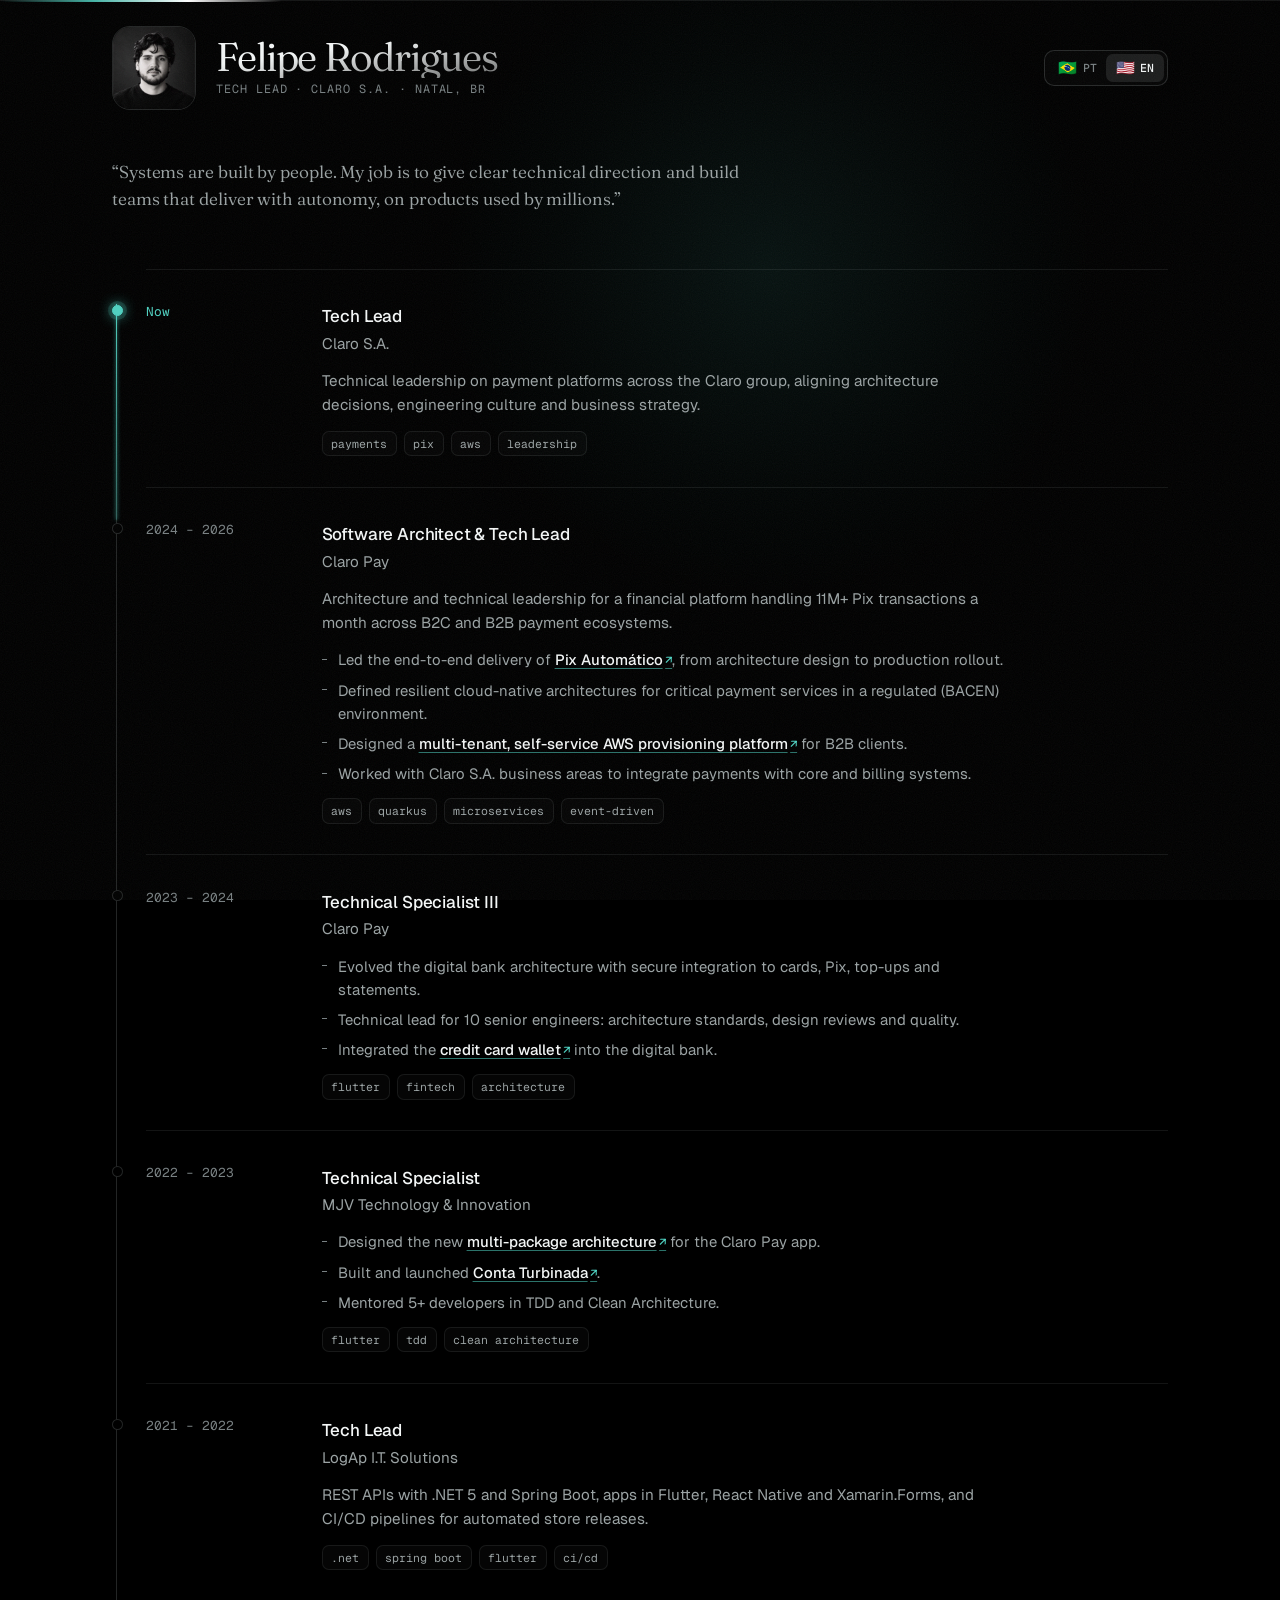
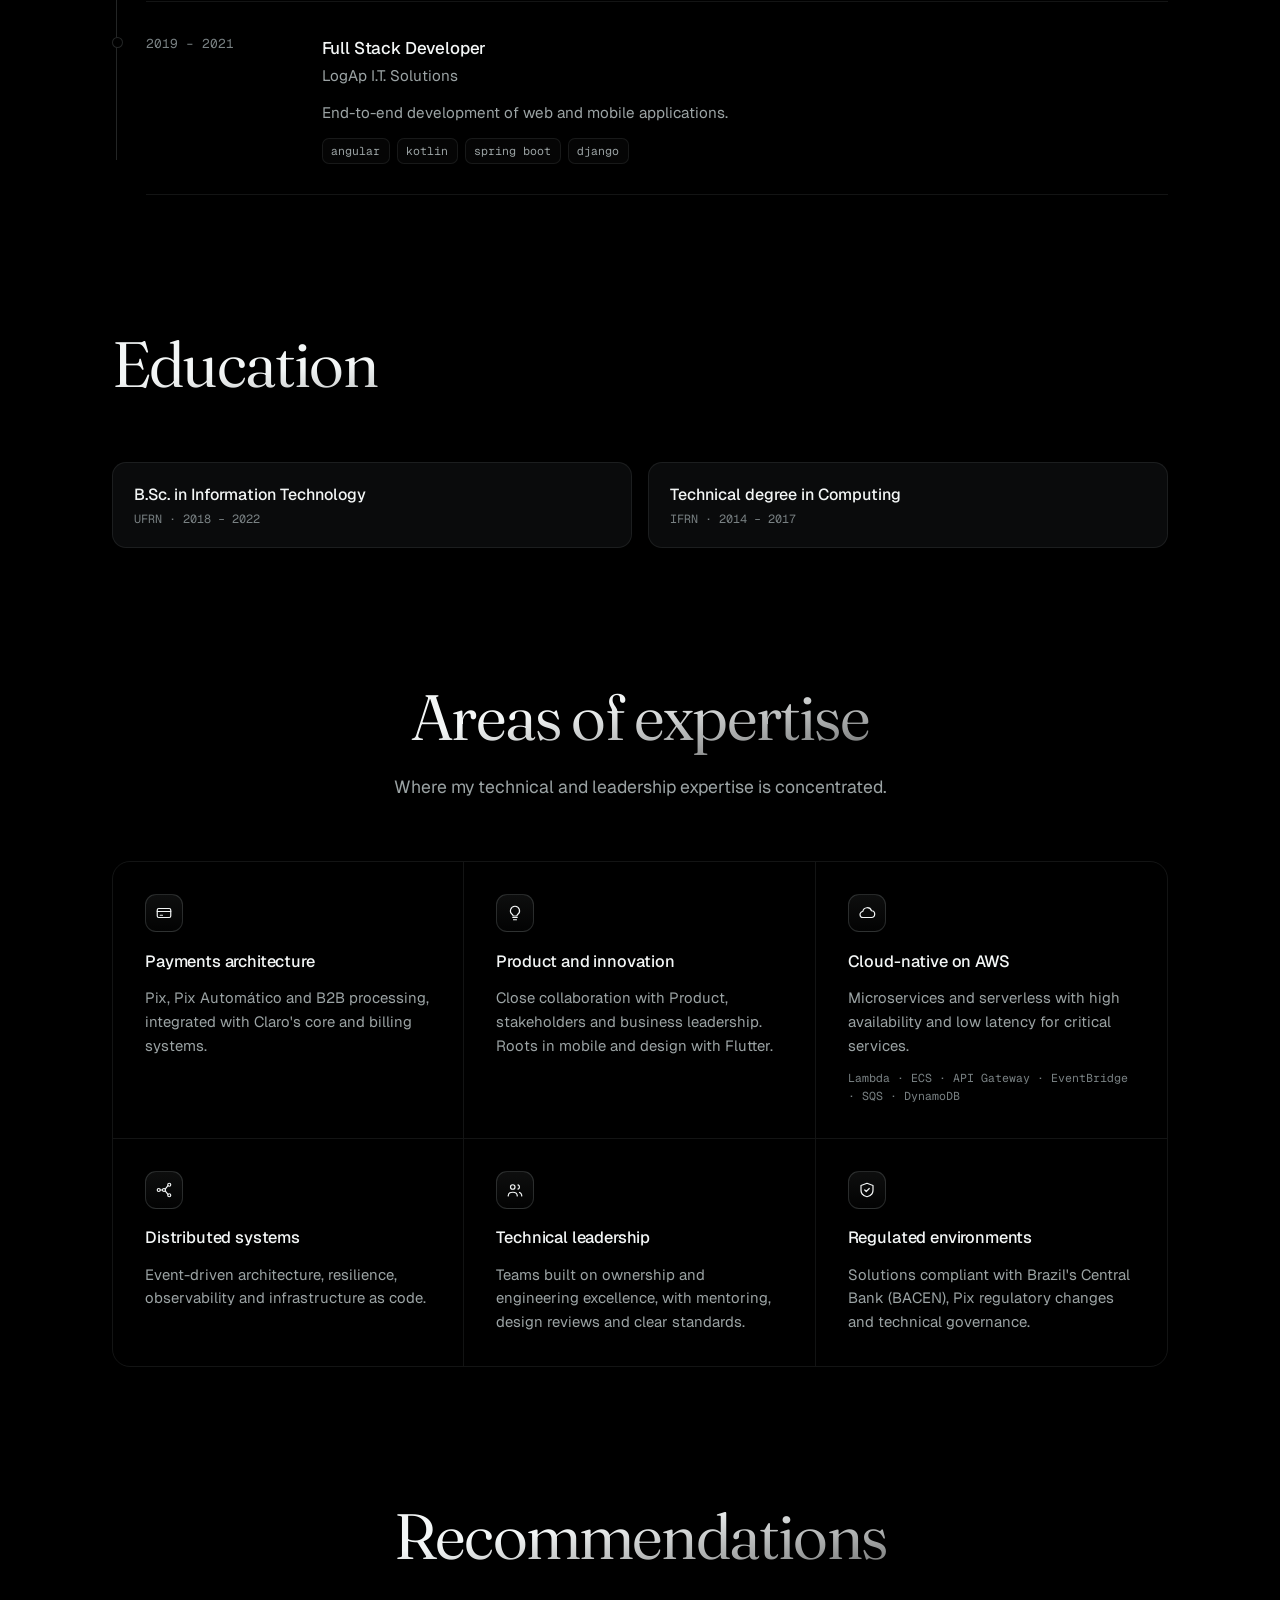
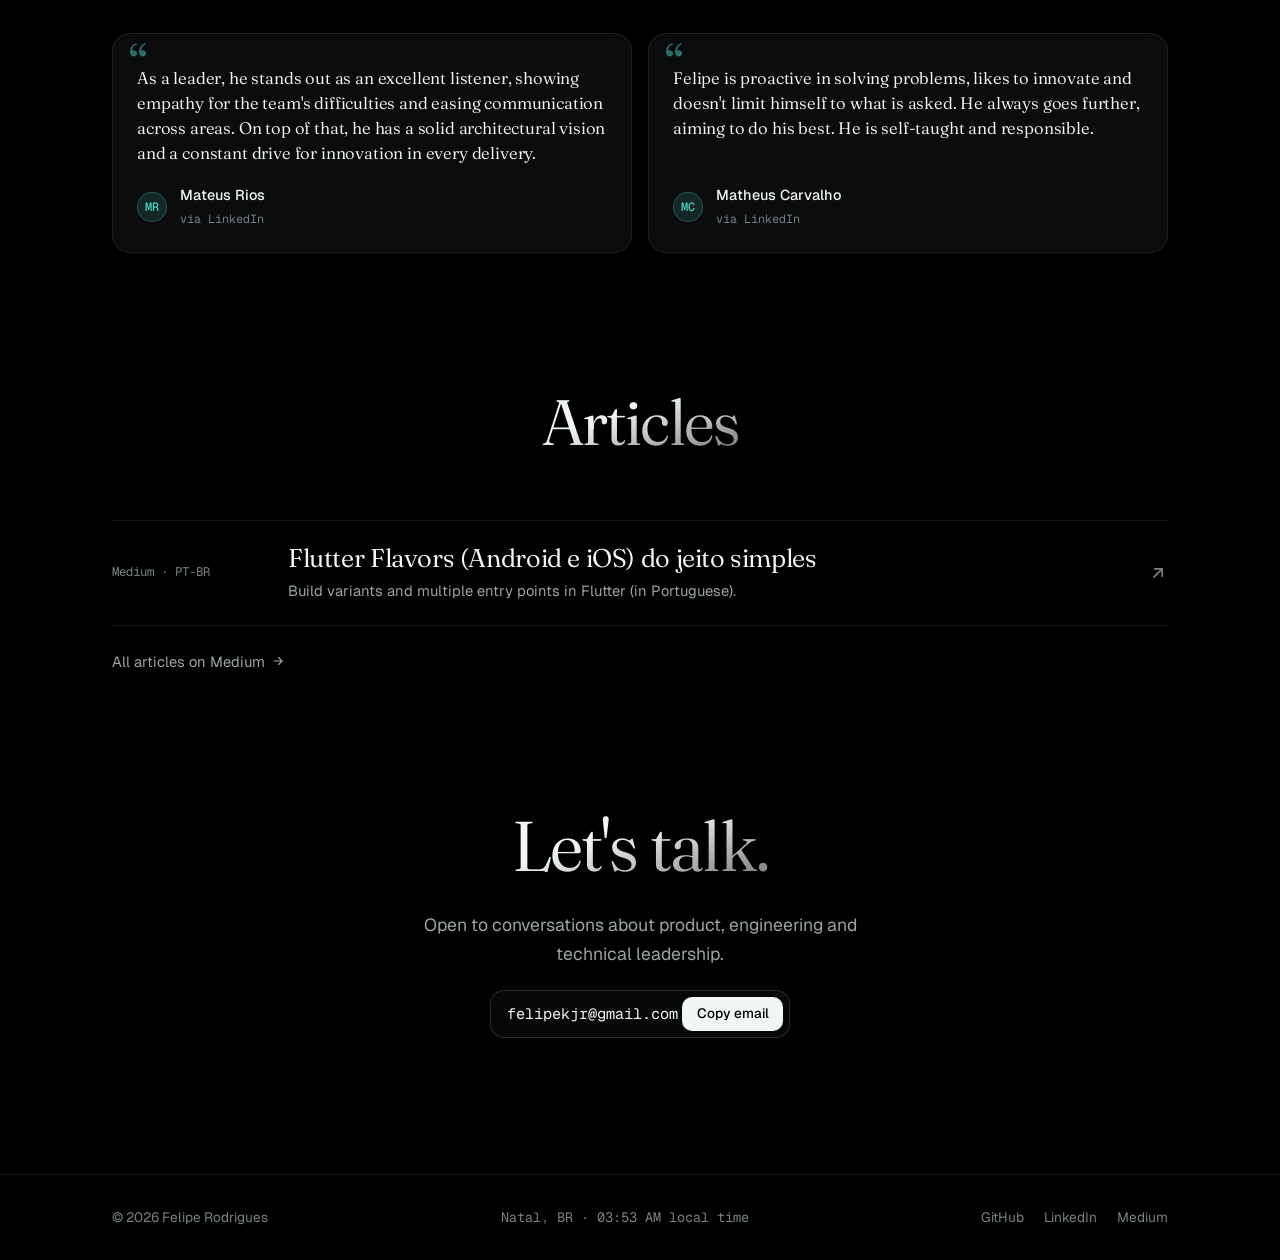
==== commit 1386a50f: "Flags in the language toggle; full-width timeline; education as its own section; drop the stack list" ====
--- a/index.html
+++ b/index.html
@@ -15,7 +15,7 @@
 <link rel="preconnect" href="https://fonts.googleapis.com">
 <link rel="preconnect" href="https://fonts.gstatic.com" crossorigin>
 <link rel="stylesheet" href="https://fonts.googleapis.com/css2?family=Fraunces:ital,opsz,wght@0,9..144,300..600;1,9..144,300..600&family=Geist:wght@400;500;600&family=Geist+Mono:wght@400;500&display=swap">
-<link rel="stylesheet" href="assets/style.css?v=7">
+<link rel="stylesheet" href="assets/style.css?v=8">
 </head>
 <body>
 <div class="ambient" aria-hidden="true"><i class="ambient-glow"></i><i class="ambient-beam"></i></div>
@@ -30,29 +30,15 @@
       </div>
     </div>
     <div class="lang" role="group" aria-label="Idioma / Language">
-      <button type="button" id="lang-pt" data-lang="pt" aria-pressed="true">PT</button>
-      <button type="button" id="lang-en" data-lang="en" aria-pressed="false">EN</button>
+      <button type="button" id="lang-pt" data-lang="pt" aria-pressed="true"><span class="flag" aria-hidden="true">🇧🇷</span>PT</button>
+      <button type="button" id="lang-en" data-lang="en" aria-pressed="false"><span class="flag" aria-hidden="true">🇺🇸</span>EN</button>
     </div>
     <p class="bio" data-i18n="about.q">“Sistemas são construídos por pessoas. Meu trabalho é dar direção técnica clara e formar times que entregam com autonomia, em produtos usados por milhões.”</p>
   </header>
 
   <!-- Career: intro on the left, timeline on the right -->
   <section class="block intro" id="trajetoria">
-    <div class="wrap xp-grid">
-      <aside class="xp-side">
-        <div class="side-group">
-          <span class="eyebrow" data-i18n="side.edu">Formação</span>
-          <ul class="side-list">
-            <li><span class="t" data-i18n="e1.t">Bacharelado em Tecnologia da Informação</span><span class="d">UFRN · 2018 – 2022</span></li>
-            <li><span class="t" data-i18n="e2.t">Técnico em Informática</span><span class="d">IFRN · 2014 – 2017</span></li>
-          </ul>
-        </div>
-        <div class="side-group">
-          <span class="eyebrow" data-i18n="side.stack">Stack principal</span>
-          <ul class="tags"><li>Java</li><li>Quarkus</li><li>AWS</li><li>Lambda</li><li>ECS</li><li>EventBridge</li><li>SQS</li><li>DynamoDB</li><li>PostgreSQL</li><li>Flutter</li><li>Microservices</li><li>Event-driven</li><li>CI/CD</li><li>IaC</li><li data-i18n="tag.obs">Observabilidade</li></ul>
-        </div>
-      </aside>
-
+    <div class="wrap">
       <ol class="tl" id="timeline">
         <li>
           <div class="when"><span class="now" data-i18n="xp.now">Atual</span></div>
@@ -117,6 +103,19 @@
           </div>
         </li>
       </ol>
+    </div>
+  </section>
+
+  <!-- Education -->
+  <section class="block" id="formacao" style="padding-top:0">
+    <div class="wrap">
+      <div class="head">
+        <h2 class="serif" data-i18n="side.edu">Formação</h2>
+      </div>
+      <ul class="edu-grid">
+        <li><span class="t" data-i18n="e1.t">Bacharelado em Tecnologia da Informação</span><span class="d">UFRN · 2018 – 2022</span></li>
+        <li><span class="t" data-i18n="e2.t">Técnico em Informática</span><span class="d">IFRN · 2014 – 2017</span></li>
+      </ul>
     </div>
   </section>
 
@@ -245,7 +244,7 @@
     "c6.t": "Product and innovation", "c6.d": "Close collaboration with Product, stakeholders and business leadership. Roots in mobile and design with Flutter.",
     "xp.now": "Now", "tag.lead": "leadership",
     "e1.t": "B.Sc. in Information Technology", "e2.t": "Technical degree in Computing",
-    "side.edu": "Education", "side.stack": "Core stack", "tag.obs": "Observability",
+    "side.edu": "Education",
     "x1.role": "Tech Lead", "x1.d": "Technical leadership on payment platforms across the Claro group, aligning architecture decisions, engineering culture and business strategy.",
     "x2.role": "Software Architect & Tech Lead", "x2.d": "Architecture and technical leadership for a financial platform handling 11M+ Pix transactions a month across B2C and B2B payment ecosystems.",
     "x2.pts": "<li>Led the end-to-end delivery of <a class=\"ini\" href=\"iniciativas/pix-automatico.html\">Pix Automático</a>, from architecture design to production rollout.</li><li>Defined resilient cloud-native architectures for critical payment services in a regulated (BACEN) environment.</li><li>Designed a <a class=\"ini\" href=\"iniciativas/multi-tenant.html\">multi-tenant, self-service AWS provisioning platform</a> for B2B clients.</li><li>Worked with Claro S.A. business areas to integrate payments with core and billing systems.</li>",
@@ -355,7 +354,7 @@
   }, { passive: true });
 
   // Content rises into view as it scrolls in (once), with a small stagger between siblings
-  const fx = document.querySelectorAll(".masthead .who, .masthead .lang, .bio, .side-group, .tl > li, .head, .cell, .quote, .row, .more, .talk-inner");
+  const fx = document.querySelectorAll(".masthead .who, .masthead .lang, .bio, .tl > li, .head, .edu-grid > li, .cell, .quote, .row, .more, .talk-inner");
   const motionOK = !matchMedia("(prefers-reduced-motion: reduce)").matches;
   if (motionOK && "IntersectionObserver" in window) {
     fx.forEach(el => { el.classList.add("fx"); const i = [...el.parentElement.children].indexOf(el); el.style.transitionDelay = Math.min(i, 8) * 60 + "ms"; });
--- a/assets/style.css
+++ b/assets/style.css
@@ -119,7 +119,8 @@
 /* ---------- Top bar & language ---------- */
 .masthead { display: flex; flex-wrap: wrap; justify-content: space-between; align-items: center; gap: 1.5rem; padding-block: 1.6rem 0; }
 .lang { display: inline-flex; padding: 3px; border-radius: 10px; border: 1px solid var(--line-strong); background: rgba(232, 246, 244, .02); font: 500 .72rem/1 var(--mono); }
-.lang button { all: unset; cursor: pointer; padding: .42rem .55rem; border-radius: 7px; color: var(--dim); transition: color .2s, background .2s; }
+.lang button { all: unset; cursor: pointer; display: inline-flex; align-items: center; gap: .35rem; padding: .4rem .6rem; border-radius: 7px; color: var(--dim); transition: color .2s, background .2s; }
+.lang .flag { font-size: .95rem; line-height: 1; }
 .lang button[aria-pressed="true"] { background: rgba(232, 246, 244, .1); color: var(--fg); }
 .lang button:focus-visible { outline: 2px solid var(--accent); }
 .who { display: inline-flex; align-items: center; gap: 1.25rem; min-width: 0; }
@@ -156,13 +157,11 @@
 .talk h2.serif { font-size: clamp(2.6rem, 6vw, 4.4rem); }
 .talk .lede { text-align: center; }
 @media (max-width: 560px) { .masthead { flex-wrap: wrap; } .masthead .lang { order: -1; margin-left: auto; } .portrait { width: 64px; } }
-.side-group { display: grid; gap: .8rem; }
-.side-list { list-style: none; margin: 0; padding: 0; display: grid; }
-.side-list li { display: grid; gap: .15rem; padding-block: .7rem; border-top: 1px solid var(--line); }
-.side-list .t, .side-list .d { display: block; }
-.side-list li:last-child { border-bottom: 1px solid var(--line); }
-.side-list .t { font-weight: 500; font-size: .95rem; }
-.side-list .d { color: var(--dim); font: 400 .74rem/1.4 var(--mono); }
+.edu-grid { list-style: none; margin: 0; padding: 0; display: grid; grid-template-columns: repeat(2, minmax(0, 1fr)); gap: 1rem; }
+.edu-grid li { display: grid; gap: .25rem; padding: 1.2rem 1.3rem; border: 1px solid var(--line); border-radius: 14px; background: var(--panel); }
+.edu-grid .t { font-weight: 500; }
+.edu-grid .d { color: var(--dim); font: 400 .74rem/1.4 var(--mono); }
+@media (max-width: 640px) { .edu-grid { grid-template-columns: minmax(0, 1fr); } }
 
 /* ---------- Sections ---------- */
 section.block { padding-block: clamp(5rem, 11vw, 8.5rem); }
@@ -280,13 +279,11 @@
 }
 
 /* ---------- Career timeline ---------- */
-.xp-grid { display: grid; grid-template-columns: minmax(0, .75fr) minmax(0, 1.65fr); gap: clamp(2rem, 5vw, 4.5rem); align-items: start; }
-.xp-side { position: sticky; top: 3rem; display: grid; gap: 2.25rem; }
 .tl { --fill: 1; list-style: none; margin: 0; padding: 0 0 0 2.1rem; position: relative; }
 .tl::before, .tl::after { content: ""; position: absolute; left: 4px; top: 2.2rem; bottom: 2.2rem; width: 1px; }
 .tl::before { background: var(--line-strong); }
 .tl::after { background: linear-gradient(var(--accent), rgba(79, 209, 193, .35)); box-shadow: 0 0 10px var(--accent); transform-origin: top; transform: scaleY(var(--fill)); }
-.tl > li { position: relative; display: grid; grid-template-columns: 7.5rem minmax(0, 1fr); gap: .5rem 1.75rem; padding-block: 1.75rem; border-bottom: 1px solid var(--line); }
+.tl > li { position: relative; display: grid; grid-template-columns: 9rem minmax(0, 1fr); gap: .5rem 2rem; padding-block: 1.9rem; border-bottom: 1px solid var(--line); }
 .tl > li:first-child { border-top: 1px solid var(--line); }
 .tl > li::before {
   content: ""; position: absolute; left: calc(-2.1rem); top: 2.2rem; width: 9px; height: 9px; border-radius: 999px;
@@ -295,7 +292,7 @@
 .tl > li.on::before { background: var(--accent); border-color: var(--accent); box-shadow: 0 0 0 4px rgba(79, 209, 193, .16), 0 0 14px var(--accent); }
 .tl .when { font: 400 .8rem/1.9 var(--mono); color: var(--dim); font-variant-numeric: tabular-nums; }
 .tl .now { display: inline-flex; align-items: center; gap: .45rem; color: var(--accent); }
-.tl .main { display: grid; gap: .8rem; min-width: 0; }
+.tl .main { display: grid; gap: .8rem; min-width: 0; max-width: 62ch; }
 .tl .who { display: grid; gap: .1rem; }
 .tl .role { font-weight: 500; font-size: 1.06rem; letter-spacing: -.01em; }
 .tl .org { color: var(--muted); font-size: .95rem; }
@@ -309,9 +306,7 @@
 .tags { display: flex; flex-wrap: wrap; gap: .4rem; list-style: none; margin: 0; padding: 0; }
 .tags li { font: 400 .72rem/1 var(--mono); color: var(--muted); padding: .38rem .55rem; border-radius: 7px; border: 1px solid var(--line); background: rgba(232, 246, 244, .02); }
 @media (max-width: 900px) {
-  .xp-grid { grid-template-columns: minmax(0, 1fr); }
-  .xp-side { position: static; }
-}
+    }
 @media (max-width: 560px) { .tl > li { grid-template-columns: minmax(0, 1fr); } }
 
 /* ---------- Recommendations ---------- */
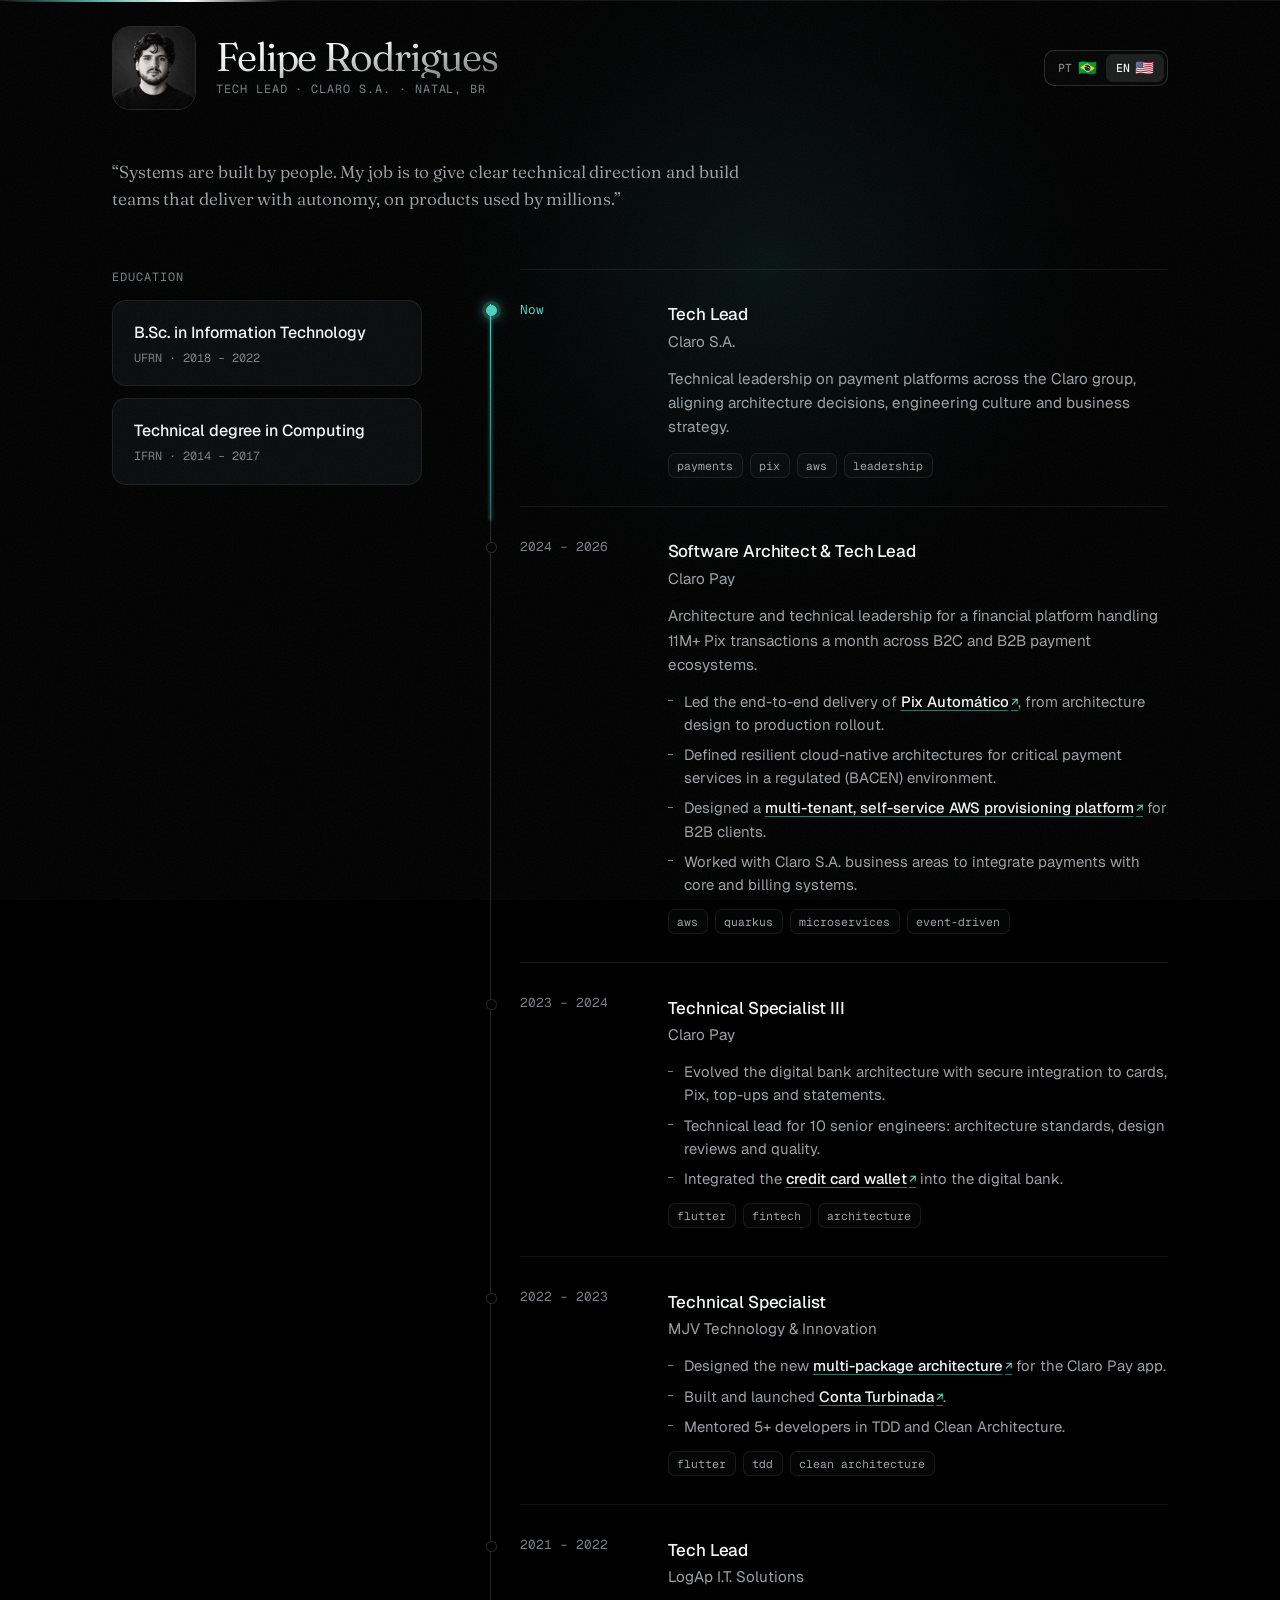
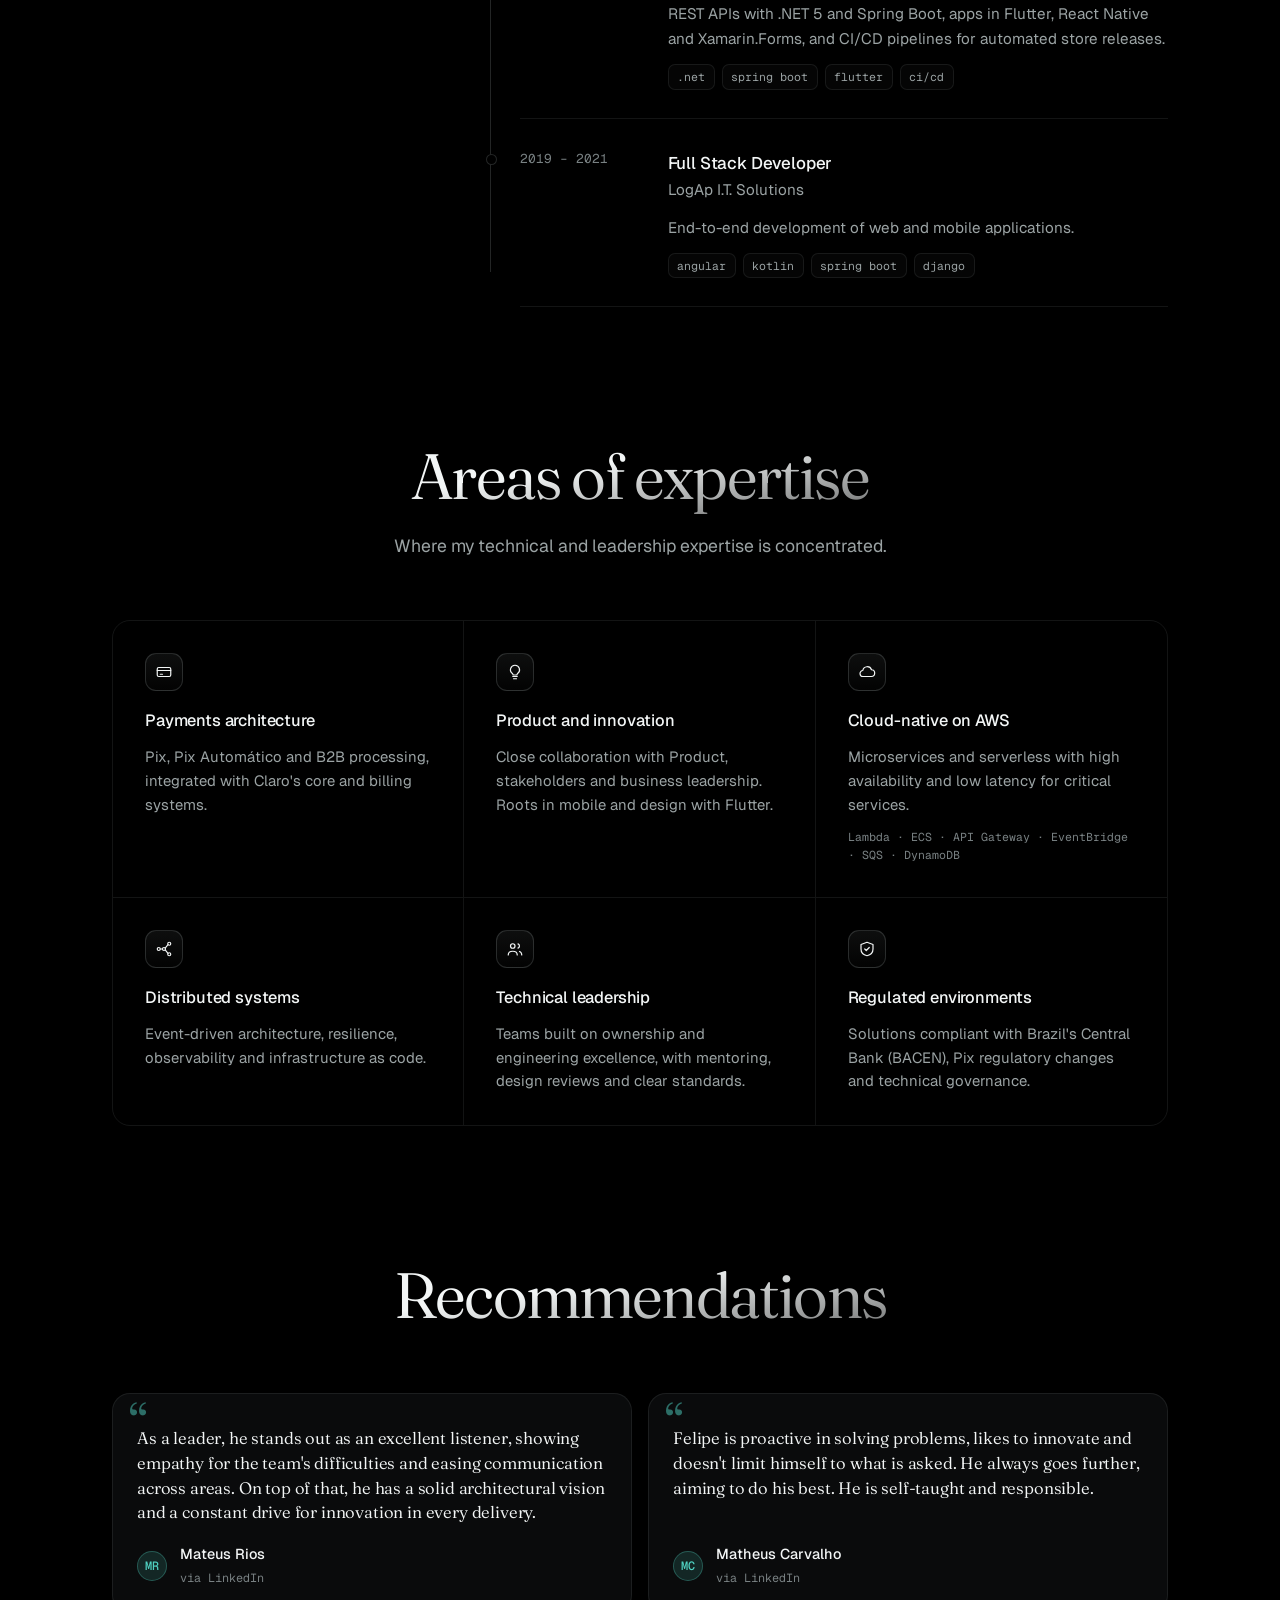
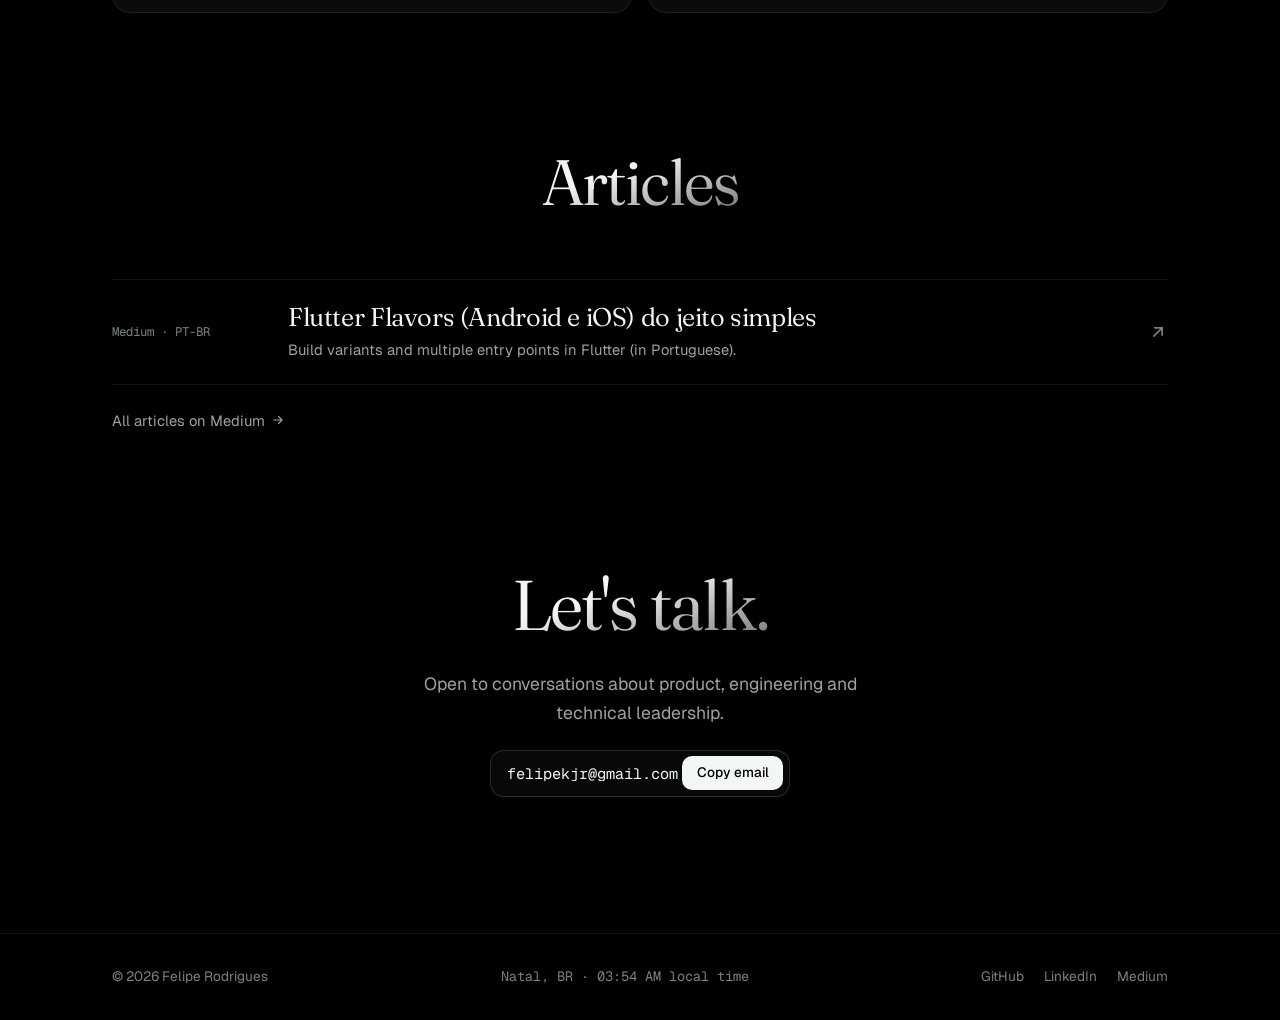
==== commit 16b51915: "Flag after the language label; education cards on the left, timeline on the right Co-Authored-By: Cl" ====
--- a/index.html
+++ b/index.html
@@ -15,7 +15,7 @@
 <link rel="preconnect" href="https://fonts.googleapis.com">
 <link rel="preconnect" href="https://fonts.gstatic.com" crossorigin>
 <link rel="stylesheet" href="https://fonts.googleapis.com/css2?family=Fraunces:ital,opsz,wght@0,9..144,300..600;1,9..144,300..600&family=Geist:wght@400;500;600&family=Geist+Mono:wght@400;500&display=swap">
-<link rel="stylesheet" href="assets/style.css?v=8">
+<link rel="stylesheet" href="assets/style.css?v=9">
 </head>
 <body>
 <div class="ambient" aria-hidden="true"><i class="ambient-glow"></i><i class="ambient-beam"></i></div>
@@ -30,15 +30,23 @@
       </div>
     </div>
     <div class="lang" role="group" aria-label="Idioma / Language">
-      <button type="button" id="lang-pt" data-lang="pt" aria-pressed="true"><span class="flag" aria-hidden="true">🇧🇷</span>PT</button>
-      <button type="button" id="lang-en" data-lang="en" aria-pressed="false"><span class="flag" aria-hidden="true">🇺🇸</span>EN</button>
+      <button type="button" id="lang-pt" data-lang="pt" aria-pressed="true">PT<span class="flag" aria-hidden="true">🇧🇷</span></button>
+      <button type="button" id="lang-en" data-lang="en" aria-pressed="false">EN<span class="flag" aria-hidden="true">🇺🇸</span></button>
     </div>
     <p class="bio" data-i18n="about.q">“Sistemas são construídos por pessoas. Meu trabalho é dar direção técnica clara e formar times que entregam com autonomia, em produtos usados por milhões.”</p>
   </header>
 
   <!-- Career: intro on the left, timeline on the right -->
   <section class="block intro" id="trajetoria">
-    <div class="wrap">
+    <div class="wrap xp-grid">
+      <aside class="xp-side">
+        <span class="eyebrow" data-i18n="side.edu">Formação</span>
+        <ul class="edu-grid">
+          <li><span class="t" data-i18n="e1.t">Bacharelado em Tecnologia da Informação</span><span class="d">UFRN · 2018 – 2022</span></li>
+          <li><span class="t" data-i18n="e2.t">Técnico em Informática</span><span class="d">IFRN · 2014 – 2017</span></li>
+        </ul>
+      </aside>
+
       <ol class="tl" id="timeline">
         <li>
           <div class="when"><span class="now" data-i18n="xp.now">Atual</span></div>
@@ -103,19 +111,6 @@
           </div>
         </li>
       </ol>
-    </div>
-  </section>
-
-  <!-- Education -->
-  <section class="block" id="formacao" style="padding-top:0">
-    <div class="wrap">
-      <div class="head">
-        <h2 class="serif" data-i18n="side.edu">Formação</h2>
-      </div>
-      <ul class="edu-grid">
-        <li><span class="t" data-i18n="e1.t">Bacharelado em Tecnologia da Informação</span><span class="d">UFRN · 2018 – 2022</span></li>
-        <li><span class="t" data-i18n="e2.t">Técnico em Informática</span><span class="d">IFRN · 2014 – 2017</span></li>
-      </ul>
     </div>
   </section>
 
--- a/assets/style.css
+++ b/assets/style.css
@@ -157,11 +157,13 @@
 .talk h2.serif { font-size: clamp(2.6rem, 6vw, 4.4rem); }
 .talk .lede { text-align: center; }
 @media (max-width: 560px) { .masthead { flex-wrap: wrap; } .masthead .lang { order: -1; margin-left: auto; } .portrait { width: 64px; } }
-.edu-grid { list-style: none; margin: 0; padding: 0; display: grid; grid-template-columns: repeat(2, minmax(0, 1fr)); gap: 1rem; }
+.xp-grid { display: grid; grid-template-columns: minmax(0, .75fr) minmax(0, 1.65fr); gap: clamp(2rem, 5vw, 4.5rem); align-items: start; }
+.xp-side { position: sticky; top: 3rem; display: grid; gap: .9rem; }
+@media (max-width: 900px) { .xp-grid { grid-template-columns: minmax(0, 1fr); } .xp-side { position: static; } }
+.edu-grid { list-style: none; margin: 0; padding: 0; display: grid; gap: .75rem; }
 .edu-grid li { display: grid; gap: .25rem; padding: 1.2rem 1.3rem; border: 1px solid var(--line); border-radius: 14px; background: var(--panel); }
 .edu-grid .t { font-weight: 500; }
 .edu-grid .d { color: var(--dim); font: 400 .74rem/1.4 var(--mono); }
-@media (max-width: 640px) { .edu-grid { grid-template-columns: minmax(0, 1fr); } }
 
 /* ---------- Sections ---------- */
 section.block { padding-block: clamp(5rem, 11vw, 8.5rem); }
@@ -283,7 +285,7 @@
 .tl::before, .tl::after { content: ""; position: absolute; left: 4px; top: 2.2rem; bottom: 2.2rem; width: 1px; }
 .tl::before { background: var(--line-strong); }
 .tl::after { background: linear-gradient(var(--accent), rgba(79, 209, 193, .35)); box-shadow: 0 0 10px var(--accent); transform-origin: top; transform: scaleY(var(--fill)); }
-.tl > li { position: relative; display: grid; grid-template-columns: 9rem minmax(0, 1fr); gap: .5rem 2rem; padding-block: 1.9rem; border-bottom: 1px solid var(--line); }
+.tl > li { position: relative; display: grid; grid-template-columns: 7.5rem minmax(0, 1fr); gap: .5rem 1.75rem; padding-block: 1.75rem; border-bottom: 1px solid var(--line); }
 .tl > li:first-child { border-top: 1px solid var(--line); }
 .tl > li::before {
   content: ""; position: absolute; left: calc(-2.1rem); top: 2.2rem; width: 9px; height: 9px; border-radius: 999px;
@@ -292,7 +294,7 @@
 .tl > li.on::before { background: var(--accent); border-color: var(--accent); box-shadow: 0 0 0 4px rgba(79, 209, 193, .16), 0 0 14px var(--accent); }
 .tl .when { font: 400 .8rem/1.9 var(--mono); color: var(--dim); font-variant-numeric: tabular-nums; }
 .tl .now { display: inline-flex; align-items: center; gap: .45rem; color: var(--accent); }
-.tl .main { display: grid; gap: .8rem; min-width: 0; max-width: 62ch; }
+.tl .main { display: grid; gap: .8rem; min-width: 0; }
 .tl .who { display: grid; gap: .1rem; }
 .tl .role { font-weight: 500; font-size: 1.06rem; letter-spacing: -.01em; }
 .tl .org { color: var(--muted); font-size: .95rem; }
@@ -305,8 +307,6 @@
 .ini:hover { color: var(--accent); text-decoration-color: var(--accent); }
 .tags { display: flex; flex-wrap: wrap; gap: .4rem; list-style: none; margin: 0; padding: 0; }
 .tags li { font: 400 .72rem/1 var(--mono); color: var(--muted); padding: .38rem .55rem; border-radius: 7px; border: 1px solid var(--line); background: rgba(232, 246, 244, .02); }
-@media (max-width: 900px) {
-    }
 @media (max-width: 560px) { .tl > li { grid-template-columns: minmax(0, 1fr); } }
 
 /* ---------- Recommendations ---------- */
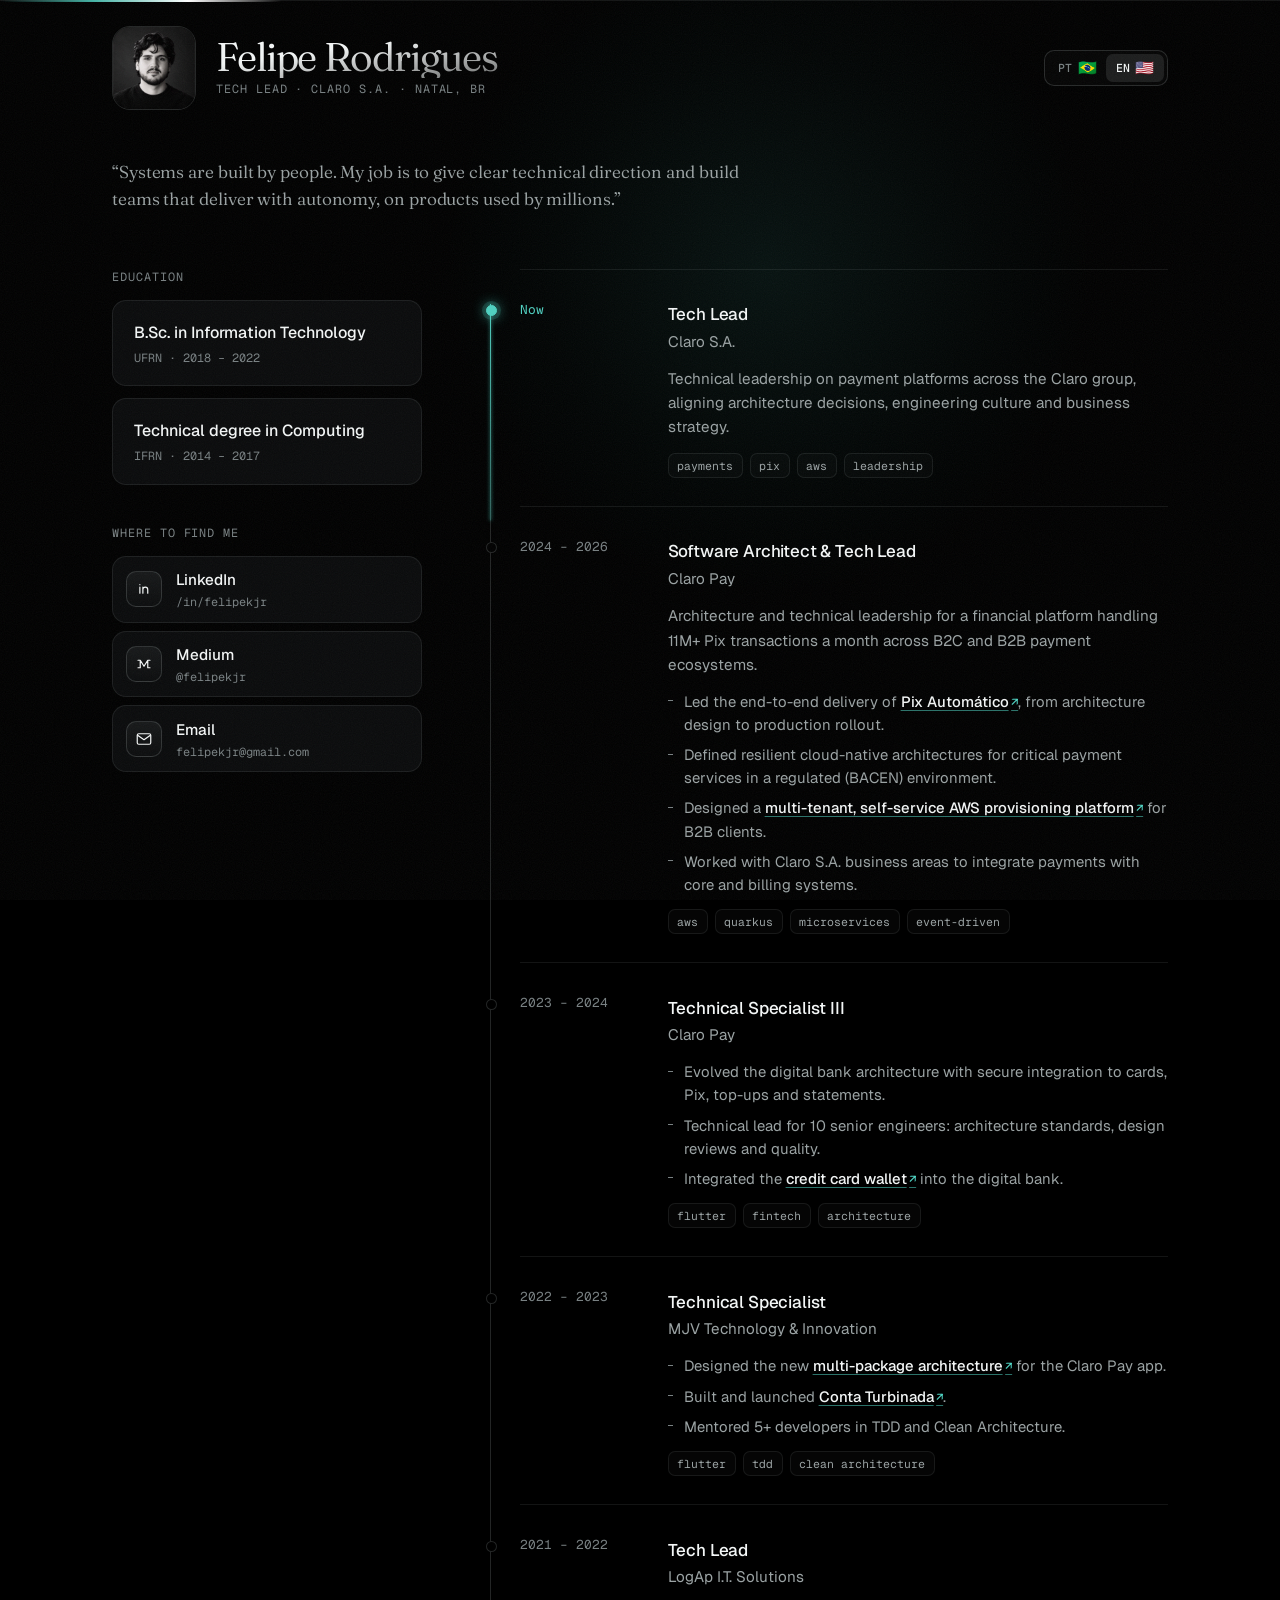
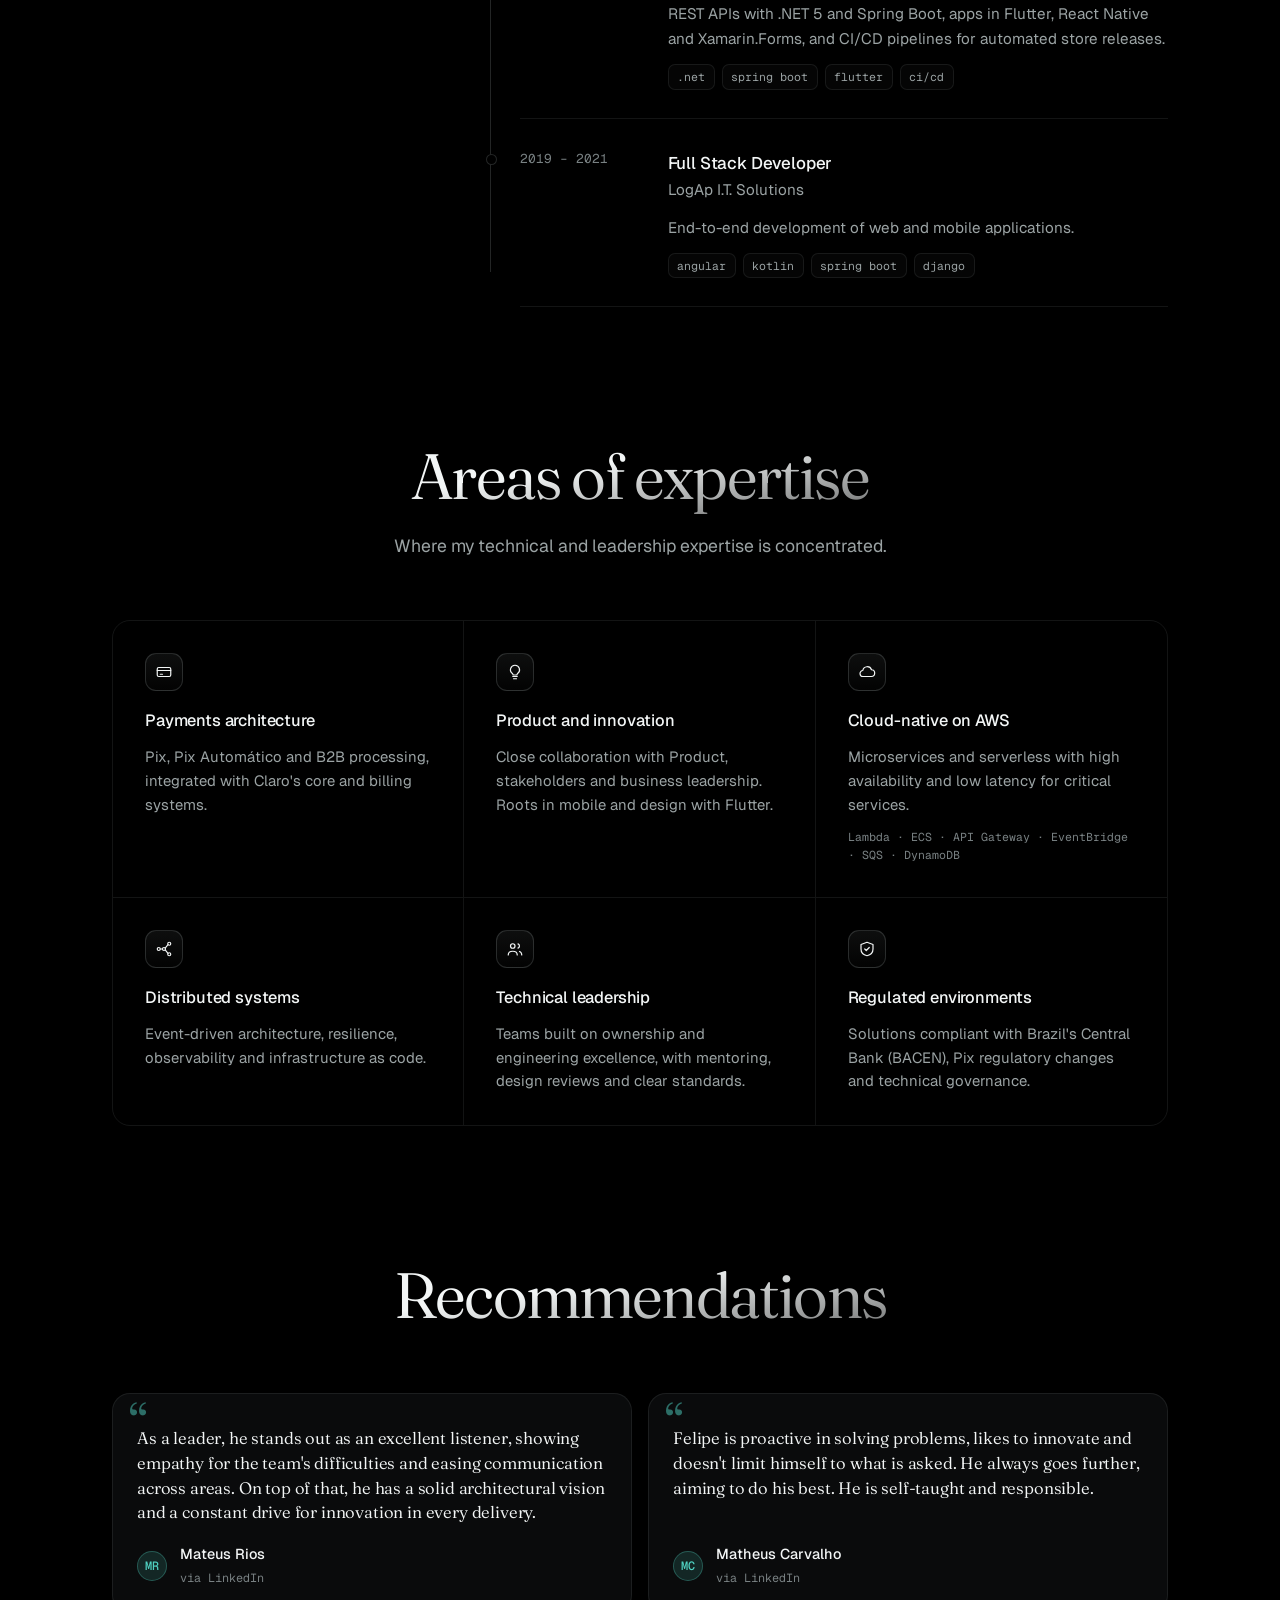
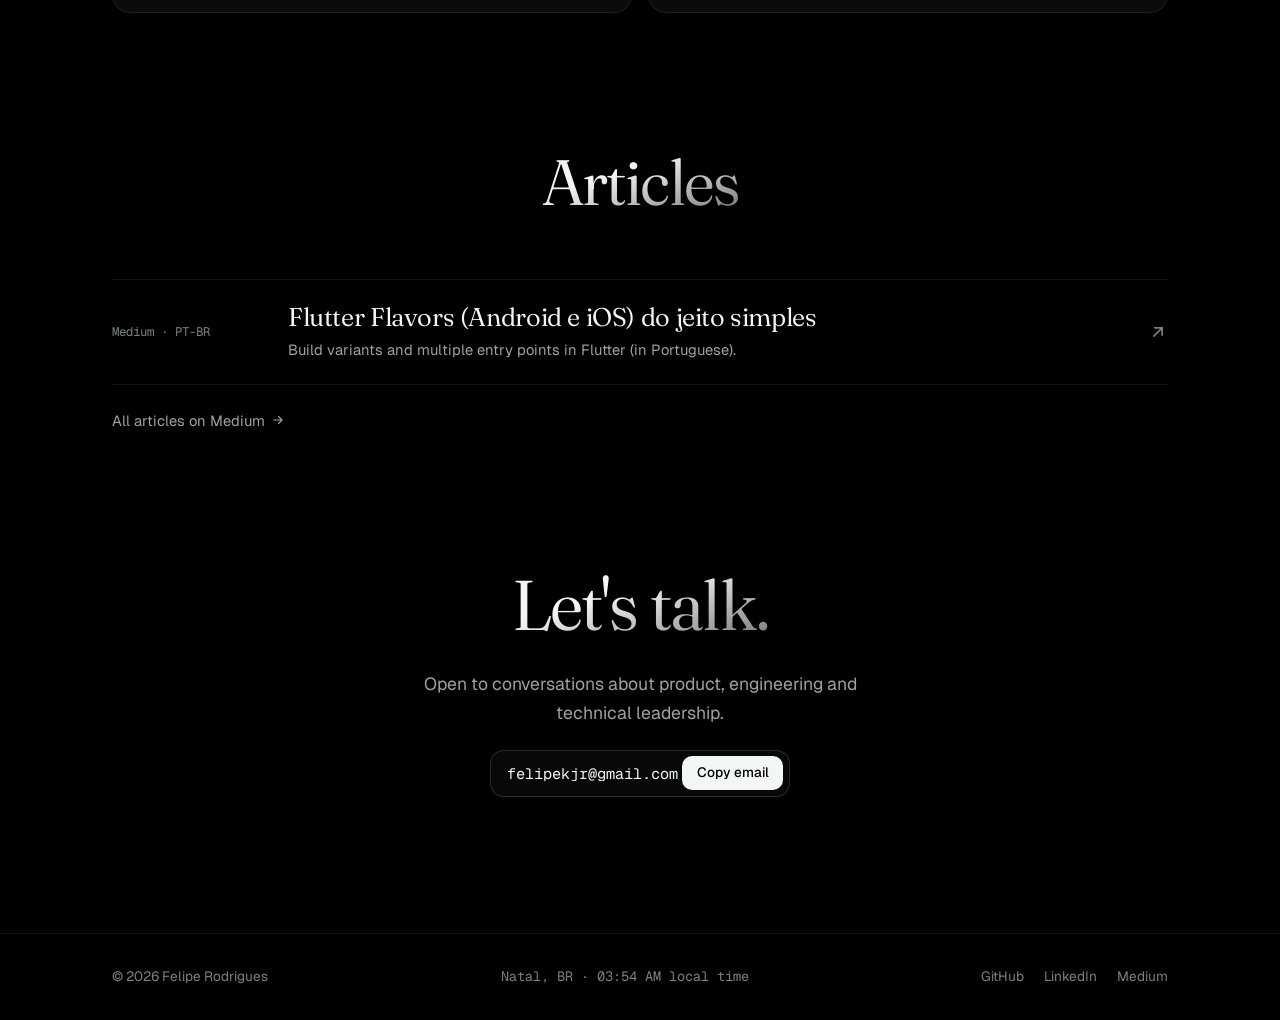
==== commit 8897b1ff: "'Onde me encontrar' links under education Co-Authored-By: Claude Fable 5.1 <noreply@anthropic.com>" ====
--- a/index.html
+++ b/index.html
@@ -15,7 +15,7 @@
 <link rel="preconnect" href="https://fonts.googleapis.com">
 <link rel="preconnect" href="https://fonts.gstatic.com" crossorigin>
 <link rel="stylesheet" href="https://fonts.googleapis.com/css2?family=Fraunces:ital,opsz,wght@0,9..144,300..600;1,9..144,300..600&family=Geist:wght@400;500;600&family=Geist+Mono:wght@400;500&display=swap">
-<link rel="stylesheet" href="assets/style.css?v=9">
+<link rel="stylesheet" href="assets/style.css?v=10">
 </head>
 <body>
 <div class="ambient" aria-hidden="true"><i class="ambient-glow"></i><i class="ambient-beam"></i></div>
@@ -44,6 +44,22 @@
         <ul class="edu-grid">
           <li><span class="t" data-i18n="e1.t">Bacharelado em Tecnologia da Informação</span><span class="d">UFRN · 2018 – 2022</span></li>
           <li><span class="t" data-i18n="e2.t">Técnico em Informática</span><span class="d">IFRN · 2014 – 2017</span></li>
+        </ul>
+
+        <span class="eyebrow find-title" data-i18n="side.find">Onde me encontrar</span>
+        <ul class="find">
+          <li><a href="https://www.linkedin.com/in/felipekjr/" target="_blank" rel="noopener">
+            <span class="ico" aria-hidden="true"><svg viewBox="0 0 24 24"><path d="M6.5 9.5v8M6.5 6.2v.1M10.5 17.5v-8M10.5 12.8c0-1.9 1.3-3.3 3.2-3.3 2 0 3.3 1.4 3.3 3.5v4.5"/></svg></span>
+            <span class="txt"><span class="t">LinkedIn</span><span class="d">/in/felipekjr</span></span>
+          </a></li>
+          <li><a href="https://medium.com/@felipekjr" target="_blank" rel="noopener">
+            <span class="ico" aria-hidden="true"><svg viewBox="0 0 24 24"><path d="M4 7h3l5 8 5-8h3M7 7v10M17 7v10M4 17h3M17 17h3"/></svg></span>
+            <span class="txt"><span class="t">Medium</span><span class="d">@felipekjr</span></span>
+          </a></li>
+          <li><a href="mailto:felipekjr@gmail.com">
+            <span class="ico" aria-hidden="true"><svg viewBox="0 0 24 24"><rect x="3" y="5" width="18" height="14" rx="2"/><path d="m3.5 7 8.5 6 8.5-6"/></svg></span>
+            <span class="txt"><span class="t" data-i18n="find.mail">E-mail</span><span class="d">felipekjr@gmail.com</span></span>
+          </a></li>
         </ul>
       </aside>
 
@@ -239,7 +255,7 @@
     "c6.t": "Product and innovation", "c6.d": "Close collaboration with Product, stakeholders and business leadership. Roots in mobile and design with Flutter.",
     "xp.now": "Now", "tag.lead": "leadership",
     "e1.t": "B.Sc. in Information Technology", "e2.t": "Technical degree in Computing",
-    "side.edu": "Education",
+    "side.edu": "Education", "side.find": "Where to find me", "find.mail": "Email",
     "x1.role": "Tech Lead", "x1.d": "Technical leadership on payment platforms across the Claro group, aligning architecture decisions, engineering culture and business strategy.",
     "x2.role": "Software Architect & Tech Lead", "x2.d": "Architecture and technical leadership for a financial platform handling 11M+ Pix transactions a month across B2C and B2B payment ecosystems.",
     "x2.pts": "<li>Led the end-to-end delivery of <a class=\"ini\" href=\"iniciativas/pix-automatico.html\">Pix Automático</a>, from architecture design to production rollout.</li><li>Defined resilient cloud-native architectures for critical payment services in a regulated (BACEN) environment.</li><li>Designed a <a class=\"ini\" href=\"iniciativas/multi-tenant.html\">multi-tenant, self-service AWS provisioning platform</a> for B2B clients.</li><li>Worked with Claro S.A. business areas to integrate payments with core and billing systems.</li>",
@@ -349,7 +365,7 @@
   }, { passive: true });
 
   // Content rises into view as it scrolls in (once), with a small stagger between siblings
-  const fx = document.querySelectorAll(".masthead .who, .masthead .lang, .bio, .tl > li, .head, .edu-grid > li, .cell, .quote, .row, .more, .talk-inner");
+  const fx = document.querySelectorAll(".masthead .who, .masthead .lang, .bio, .tl > li, .head, .edu-grid > li, .find > li, .cell, .quote, .row, .more, .talk-inner");
   const motionOK = !matchMedia("(prefers-reduced-motion: reduce)").matches;
   if (motionOK && "IntersectionObserver" in window) {
     fx.forEach(el => { el.classList.add("fx"); const i = [...el.parentElement.children].indexOf(el); el.style.transitionDelay = Math.min(i, 8) * 60 + "ms"; });
--- a/assets/style.css
+++ b/assets/style.css
@@ -161,6 +161,16 @@
 .xp-side { position: sticky; top: 3rem; display: grid; gap: .9rem; }
 @media (max-width: 900px) { .xp-grid { grid-template-columns: minmax(0, 1fr); } .xp-side { position: static; } }
 .edu-grid { list-style: none; margin: 0; padding: 0; display: grid; gap: .75rem; }
+.find-title { margin-top: 1.6rem; }
+.find { list-style: none; margin: 0; padding: 0; display: grid; gap: .5rem; }
+.find a { display: flex; align-items: center; gap: .9rem; padding: .7rem .8rem; border: 1px solid var(--line); border-radius: 14px; background: var(--panel); transition: border-color .25s, background .25s; }
+.find a:hover { border-color: rgba(79, 209, 193, .45); background: rgba(79, 209, 193, .04); }
+.find .ico { width: 36px; height: 36px; flex: none; display: grid; place-items: center; border-radius: 10px; border: 1px solid var(--line-strong); background: linear-gradient(180deg, rgba(232, 246, 244, .06), rgba(232, 246, 244, .01)); color: var(--fg); transition: color .25s, border-color .25s, box-shadow .25s; }
+.find a:hover .ico { color: var(--accent); border-color: rgba(79, 209, 193, .45); box-shadow: 0 0 20px -4px var(--accent-glow); }
+.find .ico svg { width: 18px; height: 18px; fill: none; stroke: currentColor; stroke-width: 1.6; stroke-linecap: round; stroke-linejoin: round; }
+.find .txt { display: grid; gap: .1rem; min-width: 0; }
+.find .t { font-weight: 500; font-size: .95rem; }
+.find .d { color: var(--dim); font: 400 .74rem/1.4 var(--mono); overflow: hidden; text-overflow: ellipsis; white-space: nowrap; }
 .edu-grid li { display: grid; gap: .25rem; padding: 1.2rem 1.3rem; border: 1px solid var(--line); border-radius: 14px; background: var(--panel); }
 .edu-grid .t { font-weight: 500; }
 .edu-grid .d { color: var(--dim); font: 400 .74rem/1.4 var(--mono); }
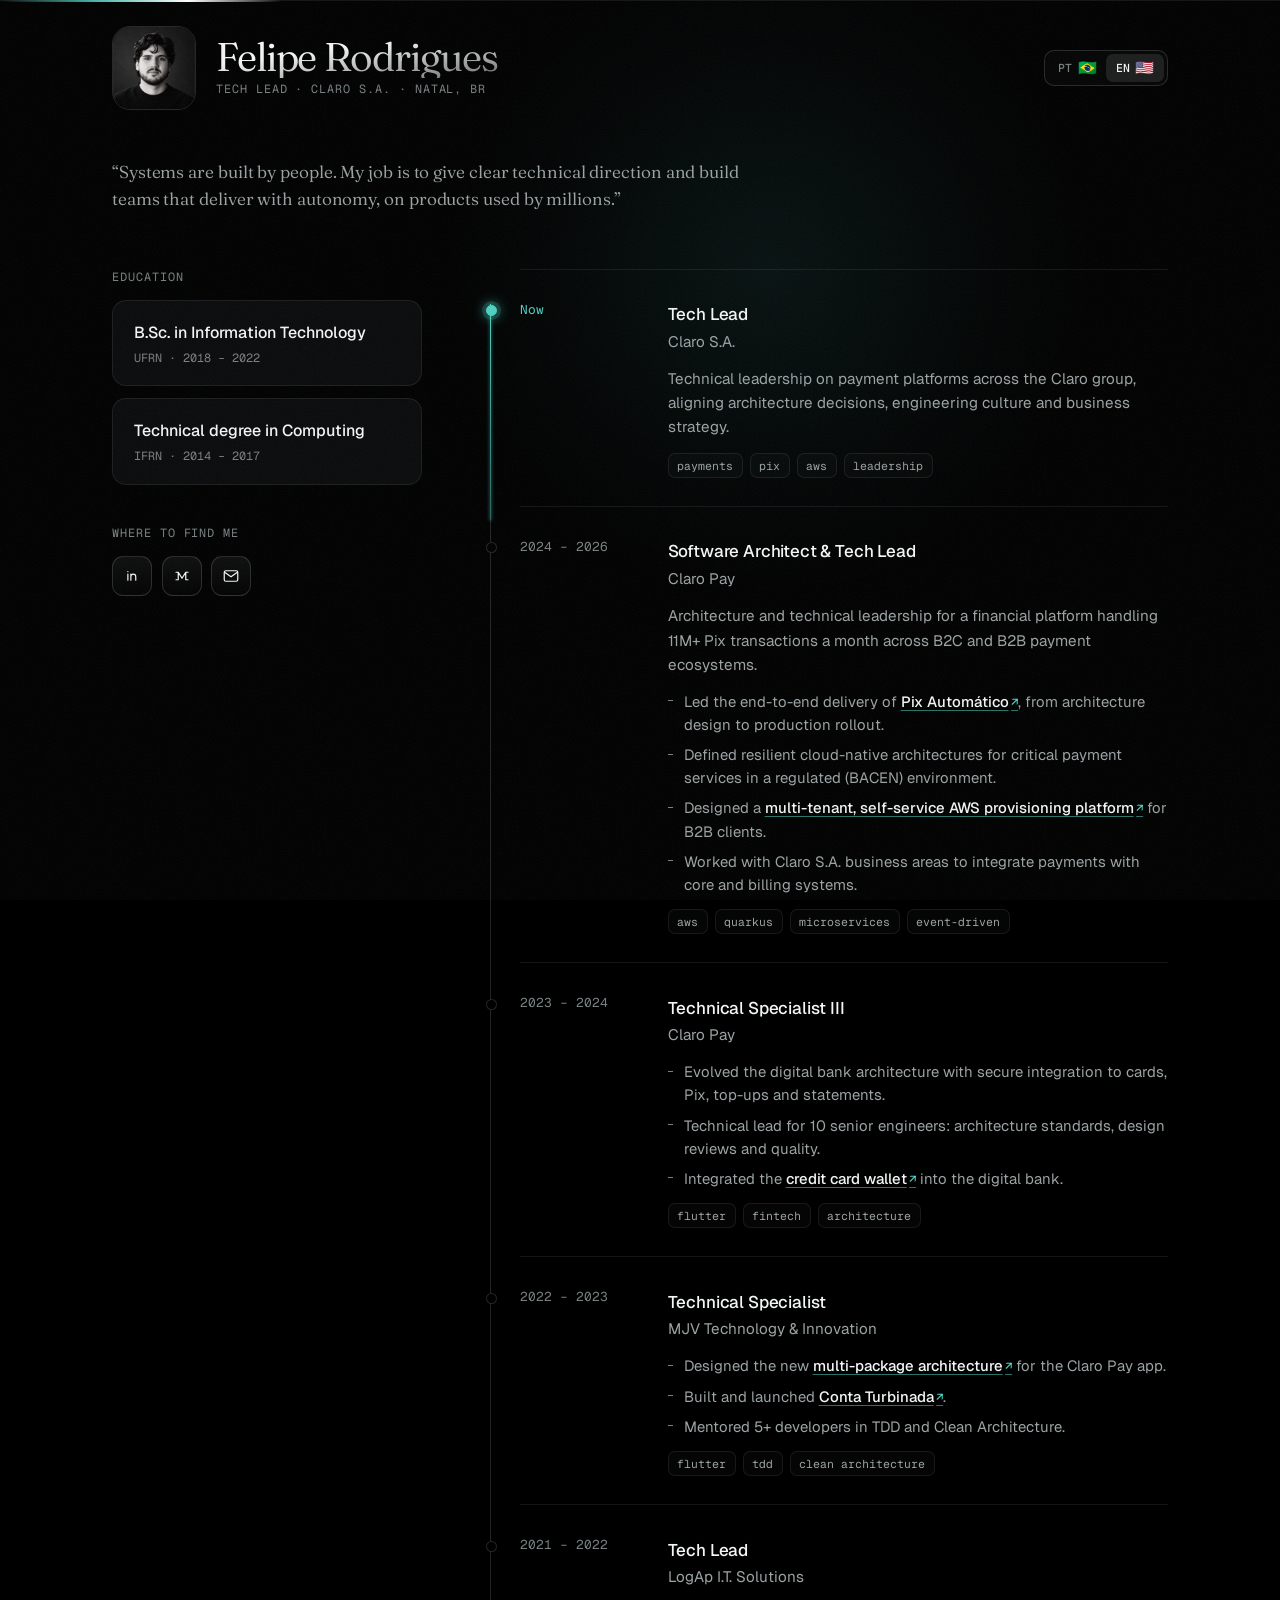
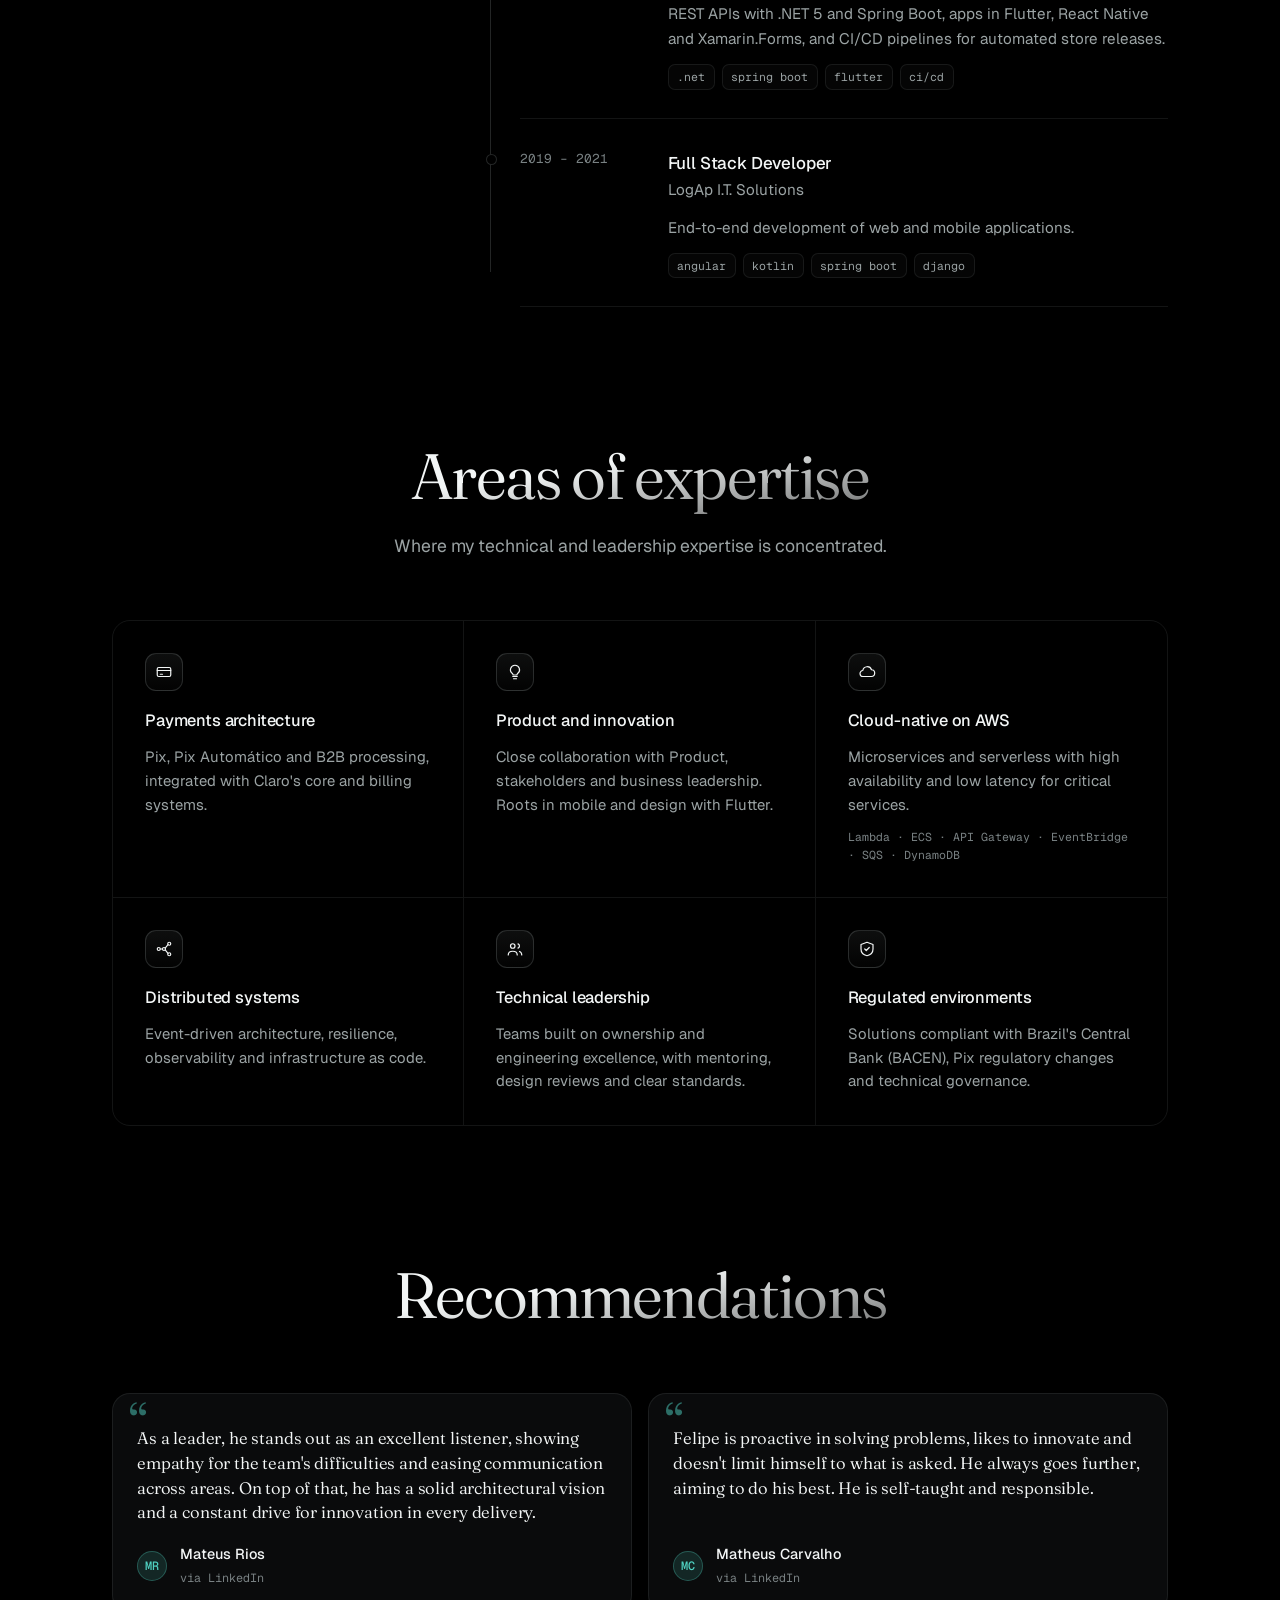
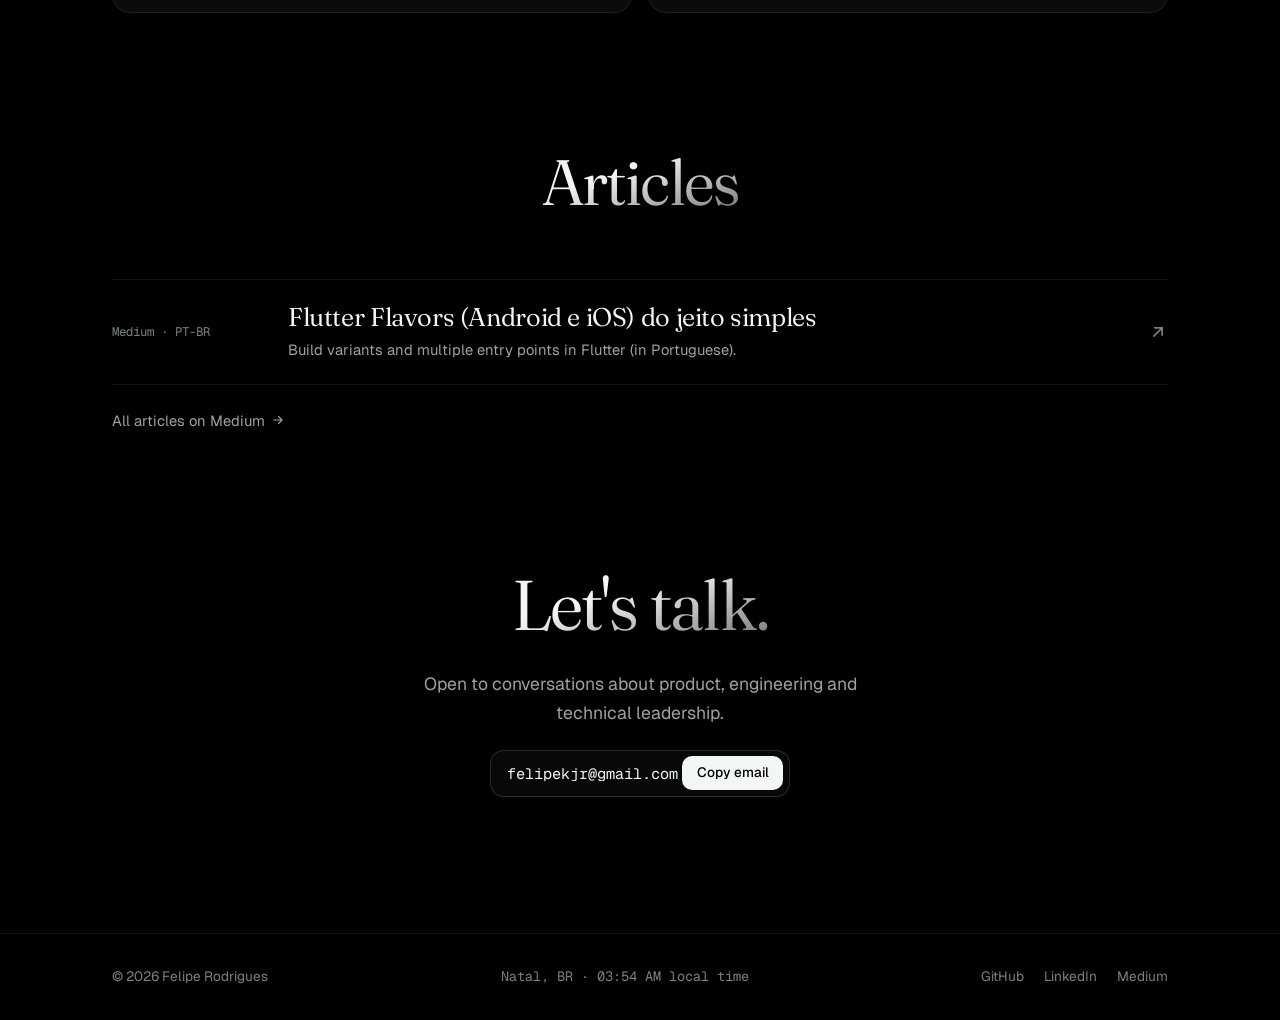
==== commit da4fcbd1: "Contact row as three icons; the email icon copies the address Co-Authored-By: Claude Fable 5.1 <nore" ====
--- a/index.html
+++ b/index.html
@@ -15,7 +15,7 @@
 <link rel="preconnect" href="https://fonts.googleapis.com">
 <link rel="preconnect" href="https://fonts.gstatic.com" crossorigin>
 <link rel="stylesheet" href="https://fonts.googleapis.com/css2?family=Fraunces:ital,opsz,wght@0,9..144,300..600;1,9..144,300..600&family=Geist:wght@400;500;600&family=Geist+Mono:wght@400;500&display=swap">
-<link rel="stylesheet" href="assets/style.css?v=10">
+<link rel="stylesheet" href="assets/style.css?v=11">
 </head>
 <body>
 <div class="ambient" aria-hidden="true"><i class="ambient-glow"></i><i class="ambient-beam"></i></div>
@@ -48,18 +48,9 @@
 
         <span class="eyebrow find-title" data-i18n="side.find">Onde me encontrar</span>
         <ul class="find">
-          <li><a href="https://www.linkedin.com/in/felipekjr/" target="_blank" rel="noopener">
-            <span class="ico" aria-hidden="true"><svg viewBox="0 0 24 24"><path d="M6.5 9.5v8M6.5 6.2v.1M10.5 17.5v-8M10.5 12.8c0-1.9 1.3-3.3 3.2-3.3 2 0 3.3 1.4 3.3 3.5v4.5"/></svg></span>
-            <span class="txt"><span class="t">LinkedIn</span><span class="d">/in/felipekjr</span></span>
-          </a></li>
-          <li><a href="https://medium.com/@felipekjr" target="_blank" rel="noopener">
-            <span class="ico" aria-hidden="true"><svg viewBox="0 0 24 24"><path d="M4 7h3l5 8 5-8h3M7 7v10M17 7v10M4 17h3M17 17h3"/></svg></span>
-            <span class="txt"><span class="t">Medium</span><span class="d">@felipekjr</span></span>
-          </a></li>
-          <li><a href="mailto:felipekjr@gmail.com">
-            <span class="ico" aria-hidden="true"><svg viewBox="0 0 24 24"><rect x="3" y="5" width="18" height="14" rx="2"/><path d="m3.5 7 8.5 6 8.5-6"/></svg></span>
-            <span class="txt"><span class="t" data-i18n="find.mail">E-mail</span><span class="d">felipekjr@gmail.com</span></span>
-          </a></li>
+          <li><a class="ico" href="https://www.linkedin.com/in/felipekjr/" target="_blank" rel="noopener" aria-label="LinkedIn" title="LinkedIn"><svg viewBox="0 0 24 24"><path d="M6.5 9.5v8M6.5 6.2v.1M10.5 17.5v-8M10.5 12.8c0-1.9 1.3-3.3 3.2-3.3 2 0 3.3 1.4 3.3 3.5v4.5"/></svg></a></li>
+          <li><a class="ico" href="https://medium.com/@felipekjr" target="_blank" rel="noopener" aria-label="Medium" title="Medium"><svg viewBox="0 0 24 24"><path d="M4 7h3l5 8 5-8h3M7 7v10M17 7v10M4 17h3M17 17h3"/></svg></a></li>
+          <li><button class="ico" type="button" id="copy-email-side" aria-label="Copiar e-mail" title="felipekjr@gmail.com"><svg viewBox="0 0 24 24"><rect x="3" y="5" width="18" height="14" rx="2"/><path d="m3.5 7 8.5 6 8.5-6"/></svg><span class="tip" data-i18n="cta.copied">Copiado!</span></button></li>
         </ul>
       </aside>
 
@@ -331,6 +322,14 @@
     }
     selectText(el); return Promise.resolve(false);
   };
+  const sideBtn = $("#copy-email-side");
+  sideBtn.addEventListener("click", () => {
+    copy("felipekjr@gmail.com", $("#email-text")).then(ok => {
+      if (!ok) return;
+      sideBtn.classList.add("done");
+      setTimeout(() => sideBtn.classList.remove("done"), 1600);
+    });
+  });
   const emailBtn = $("#copy-email");
   emailBtn.addEventListener("click", () => {
     const el = $("#email-text");
--- a/assets/style.css
+++ b/assets/style.css
@@ -162,15 +162,13 @@
 @media (max-width: 900px) { .xp-grid { grid-template-columns: minmax(0, 1fr); } .xp-side { position: static; } }
 .edu-grid { list-style: none; margin: 0; padding: 0; display: grid; gap: .75rem; }
 .find-title { margin-top: 1.6rem; }
-.find { list-style: none; margin: 0; padding: 0; display: grid; gap: .5rem; }
-.find a { display: flex; align-items: center; gap: .9rem; padding: .7rem .8rem; border: 1px solid var(--line); border-radius: 14px; background: var(--panel); transition: border-color .25s, background .25s; }
-.find a:hover { border-color: rgba(79, 209, 193, .45); background: rgba(79, 209, 193, .04); }
-.find .ico { width: 36px; height: 36px; flex: none; display: grid; place-items: center; border-radius: 10px; border: 1px solid var(--line-strong); background: linear-gradient(180deg, rgba(232, 246, 244, .06), rgba(232, 246, 244, .01)); color: var(--fg); transition: color .25s, border-color .25s, box-shadow .25s; }
-.find a:hover .ico { color: var(--accent); border-color: rgba(79, 209, 193, .45); box-shadow: 0 0 20px -4px var(--accent-glow); }
+.find { list-style: none; margin: 0; padding: 0; display: flex; gap: .6rem; }
+.find .ico { all: unset; box-sizing: border-box; cursor: pointer; position: relative; width: 40px; height: 40px; display: grid; place-items: center; border-radius: 11px; border: 1px solid var(--line-strong); background: linear-gradient(180deg, rgba(232, 246, 244, .06), rgba(232, 246, 244, .01)); color: var(--fg); transition: color .25s, border-color .25s, box-shadow .25s; }
+.find .ico:hover, .find .ico.done { color: var(--accent); border-color: rgba(79, 209, 193, .45); box-shadow: 0 0 20px -4px var(--accent-glow); }
+.find .ico:focus-visible { outline: 2px solid var(--accent); outline-offset: 2px; }
 .find .ico svg { width: 18px; height: 18px; fill: none; stroke: currentColor; stroke-width: 1.6; stroke-linecap: round; stroke-linejoin: round; }
-.find .txt { display: grid; gap: .1rem; min-width: 0; }
-.find .t { font-weight: 500; font-size: .95rem; }
-.find .d { color: var(--dim); font: 400 .74rem/1.4 var(--mono); overflow: hidden; text-overflow: ellipsis; white-space: nowrap; }
+.find .tip { position: absolute; left: 50%; top: calc(100% + 6px); translate: -50% 0; padding: .3rem .5rem; border-radius: 6px; background: var(--fg); color: var(--bg); font: 500 .7rem/1 var(--sans); white-space: nowrap; opacity: 0; pointer-events: none; transition: opacity .2s; }
+.find .ico.done .tip { opacity: 1; }
 .edu-grid li { display: grid; gap: .25rem; padding: 1.2rem 1.3rem; border: 1px solid var(--line); border-radius: 14px; background: var(--panel); }
 .edu-grid .t { font-weight: 500; }
 .edu-grid .d { color: var(--dim); font: 400 .74rem/1.4 var(--mono); }
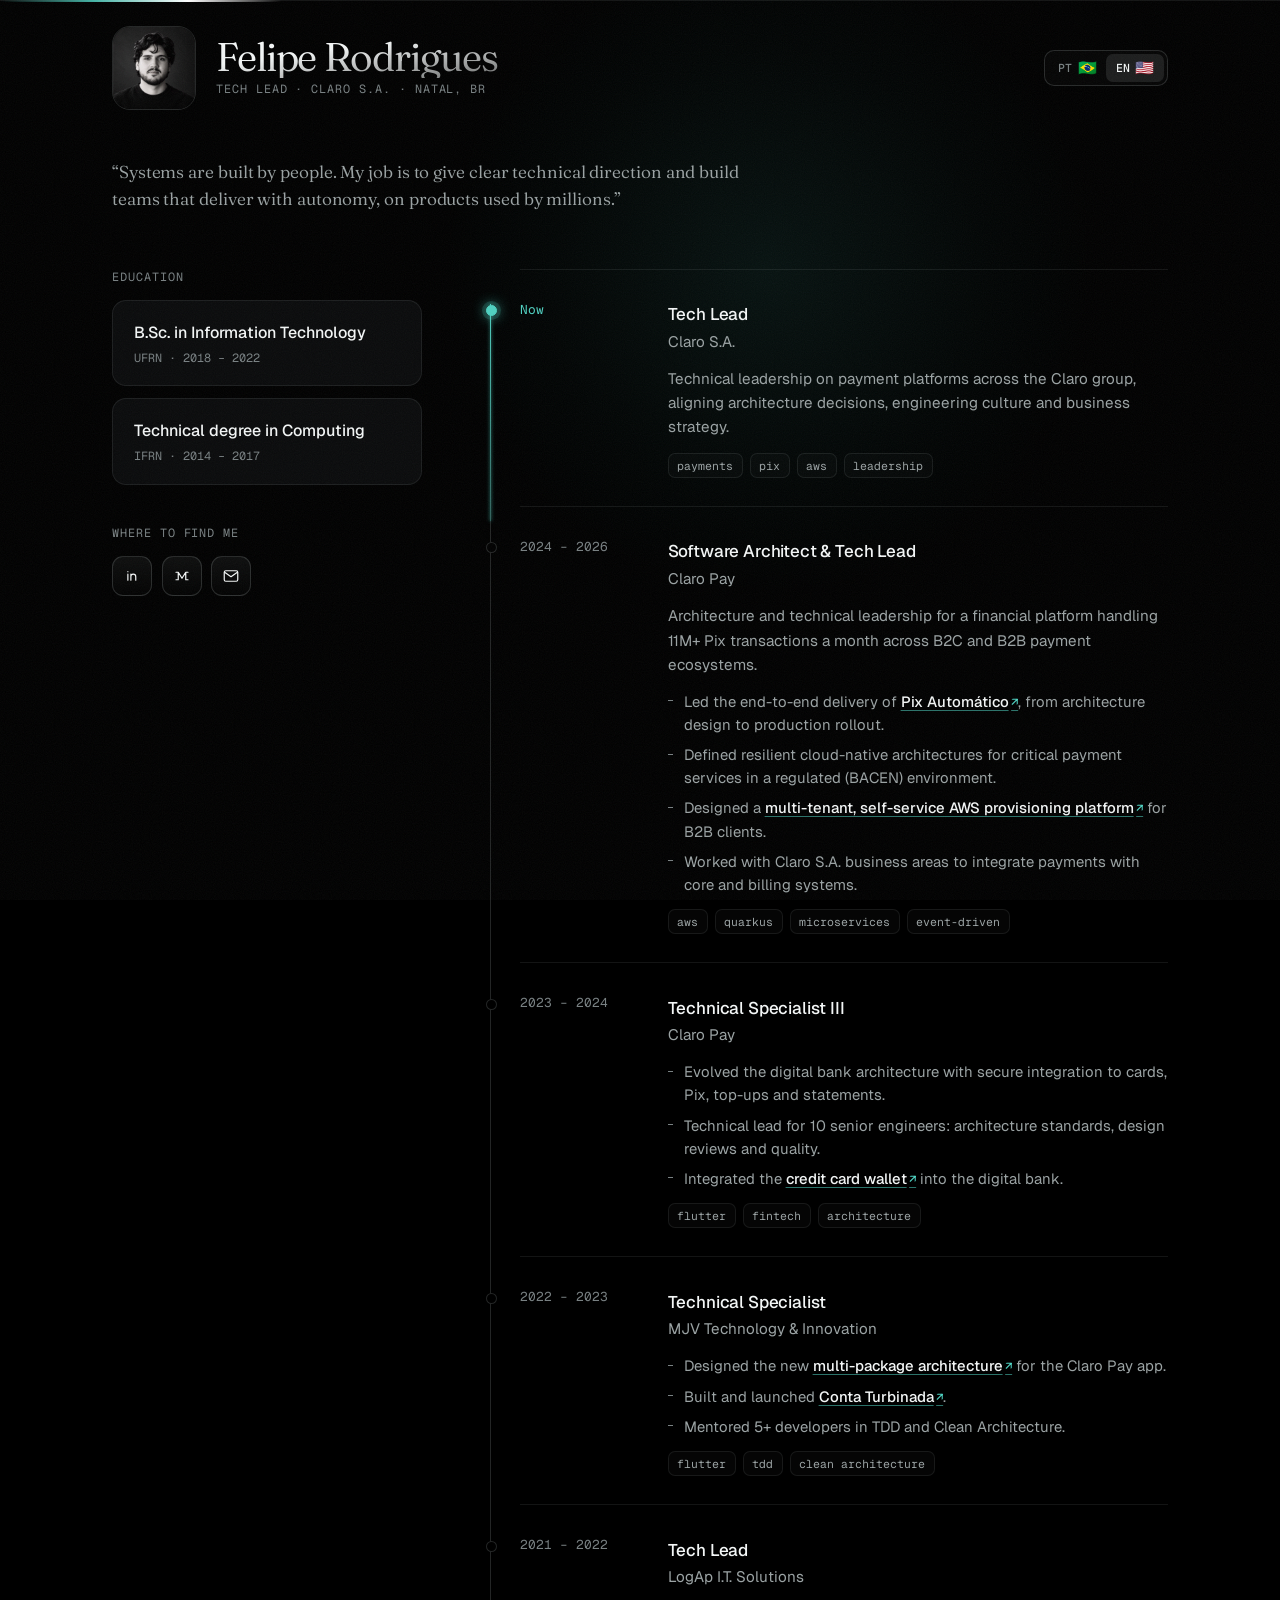
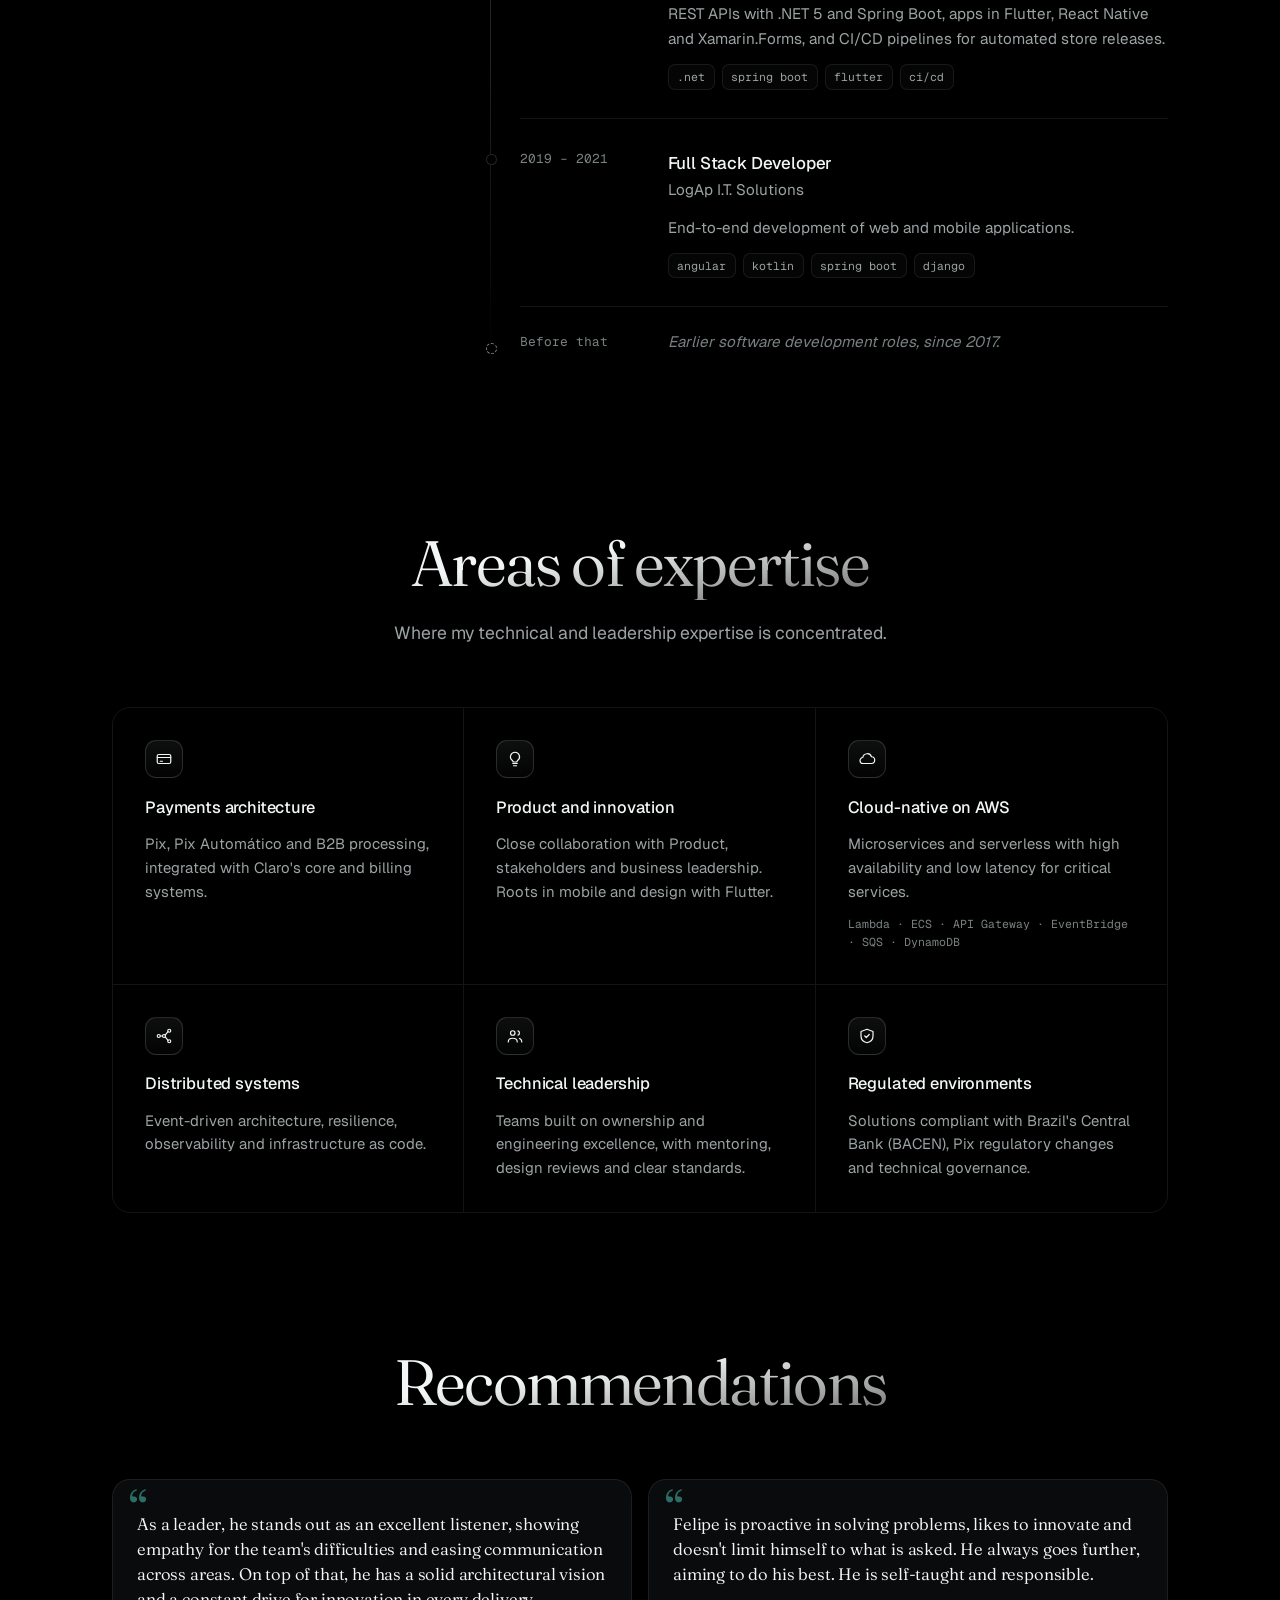
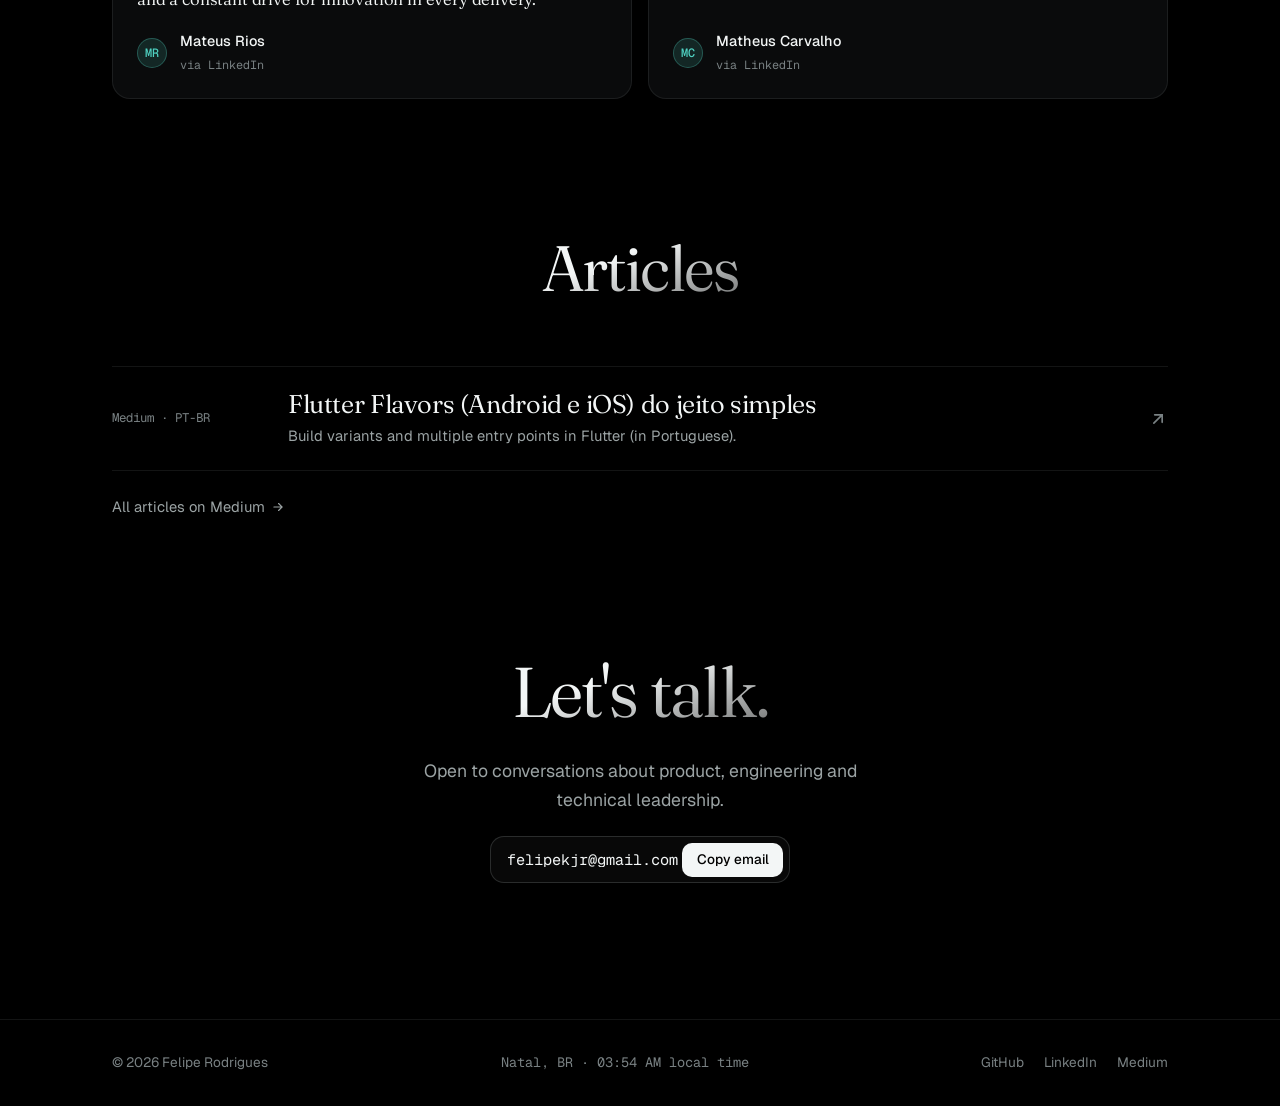
==== commit 0cf2cf67: "Timeline closes with a faded 'earlier experience' entry Co-Authored-By: Claude Fable 5.1 <noreply@an" ====
--- a/index.html
+++ b/index.html
@@ -15,7 +15,7 @@
 <link rel="preconnect" href="https://fonts.googleapis.com">
 <link rel="preconnect" href="https://fonts.gstatic.com" crossorigin>
 <link rel="stylesheet" href="https://fonts.googleapis.com/css2?family=Fraunces:ital,opsz,wght@0,9..144,300..600;1,9..144,300..600&family=Geist:wght@400;500;600&family=Geist+Mono:wght@400;500&display=swap">
-<link rel="stylesheet" href="assets/style.css?v=11">
+<link rel="stylesheet" href="assets/style.css?v=12">
 </head>
 <body>
 <div class="ambient" aria-hidden="true"><i class="ambient-glow"></i><i class="ambient-beam"></i></div>
@@ -115,6 +115,12 @@
             <div class="who"><span class="role" data-i18n="x6.role">Desenvolvedor Full Stack</span><span class="org">LogAp I.T. Solutions</span></div>
             <p data-i18n="x6.d">Desenvolvimento de ponta a ponta de aplicações web e mobile.</p>
             <ul class="tags"><li>angular</li><li>kotlin</li><li>spring boot</li><li>django</li></ul>
+          </div>
+        </li>
+        <li class="earlier">
+          <div class="when" data-i18n="x0.when">Antes disso</div>
+          <div class="main">
+            <p data-i18n="x0.d">Experiências anteriores em desenvolvimento de software, desde 2017.</p>
           </div>
         </li>
       </ol>
@@ -256,6 +262,7 @@
     "x4.pts": "<li>Designed the new <a class=\"ini\" href=\"iniciativas/multi-package.html\">multi-package architecture</a> for the Claro Pay app.</li><li>Built and launched <a class=\"ini\" href=\"iniciativas/conta-turbinada.html\">Conta Turbinada</a>.</li><li>Mentored 5+ developers in TDD and Clean Architecture.</li>",
     "x5.role": "Tech Lead", "x5.d": "REST APIs with .NET 5 and Spring Boot, apps in Flutter, React Native and Xamarin.Forms, and CI/CD pipelines for automated store releases.",
     "x6.role": "Full Stack Developer", "x6.d": "End-to-end development of web and mobile applications.",
+    "x0.when": "Before that", "x0.d": "Earlier software development roles, since 2017.",
     "rec.title": "Recommendations",
     "q1": "As a leader, he stands out as an excellent listener, showing empathy for the team's difficulties and easing communication across areas. On top of that, he has a solid architectural vision and a constant drive for innovation in every delivery.",
     "q2": "Felipe is proactive in solving problems, likes to innovate and doesn't limit himself to what is asked. He always goes further, aiming to do his best. He is self-taught and responsible.",
--- a/assets/style.css
+++ b/assets/style.css
@@ -299,6 +299,11 @@
   content: ""; position: absolute; left: calc(-2.1rem); top: 2.2rem; width: 9px; height: 9px; border-radius: 999px;
   background: var(--bg); border: 1px solid var(--line-strong); transition: background .4s, border-color .4s, box-shadow .4s; z-index: 1;
 }
+.tl > li.earlier { border-bottom: 0; padding-block: 1.4rem 2.5rem; }
+.tl > li.earlier::before { background: transparent; border-style: dashed; border-color: var(--dim); }
+.tl > li.earlier .when { color: var(--dim); }
+.tl > li.earlier .main > p { color: var(--dim); font-style: italic; }
+.tl::before { -webkit-mask-image: linear-gradient(#000 82%, transparent); mask-image: linear-gradient(#000 82%, transparent); }
 .tl > li.on::before { background: var(--accent); border-color: var(--accent); box-shadow: 0 0 0 4px rgba(79, 209, 193, .16), 0 0 14px var(--accent); }
 .tl .when { font: 400 .8rem/1.9 var(--mono); color: var(--dim); font-variant-numeric: tabular-nums; }
 .tl .now { display: inline-flex; align-items: center; gap: .45rem; color: var(--accent); }
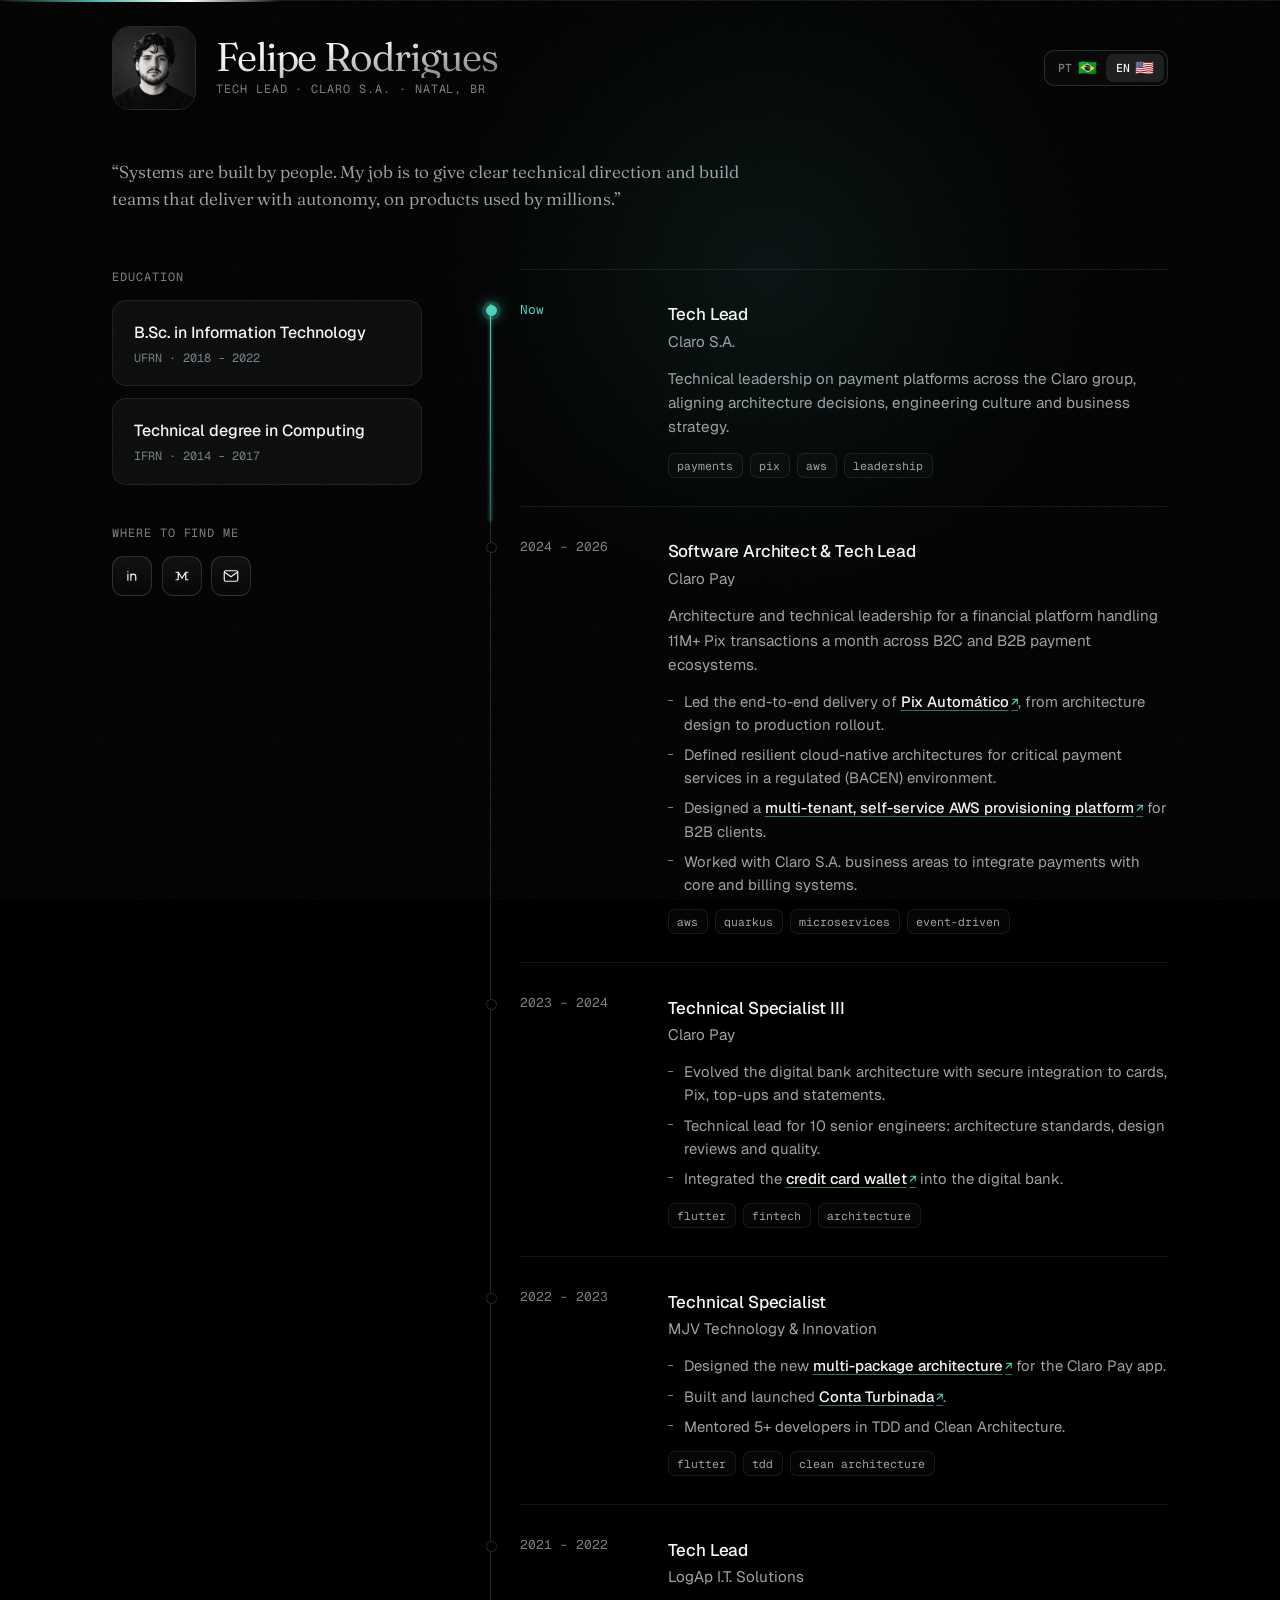
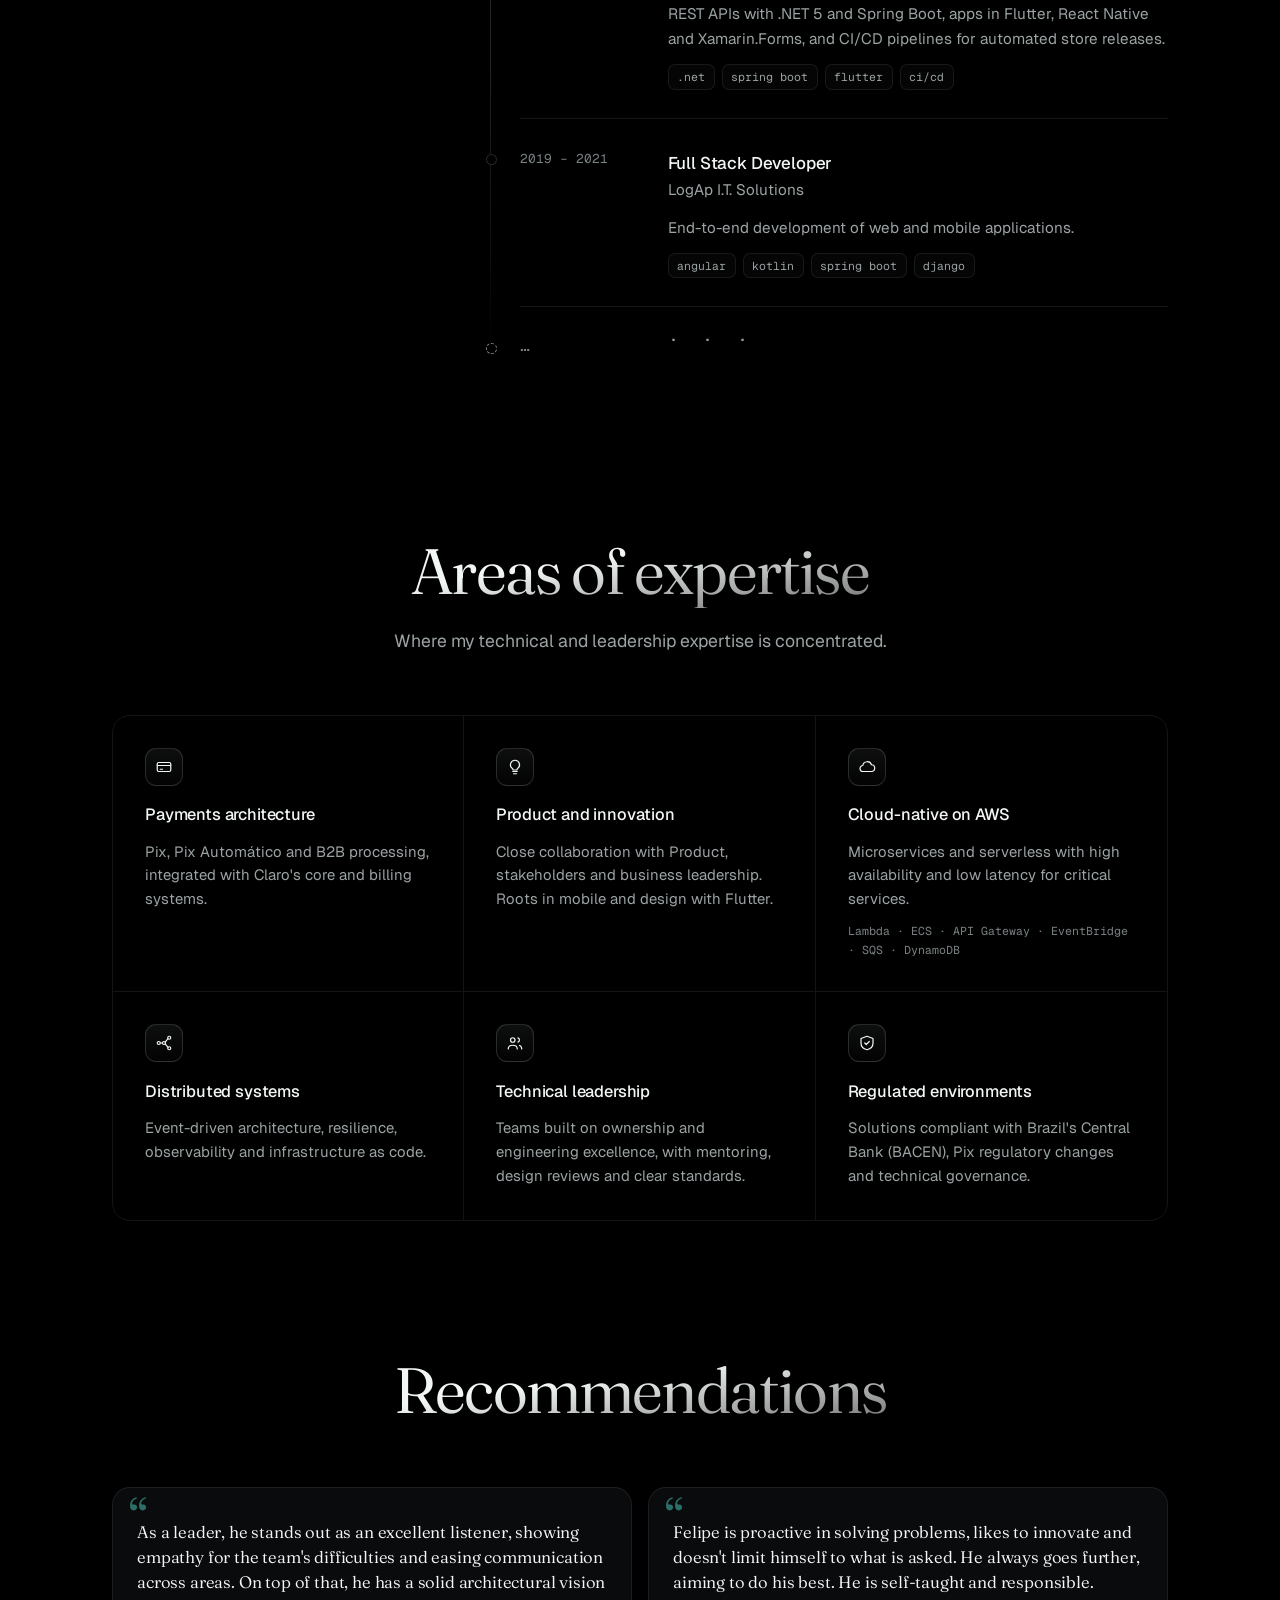
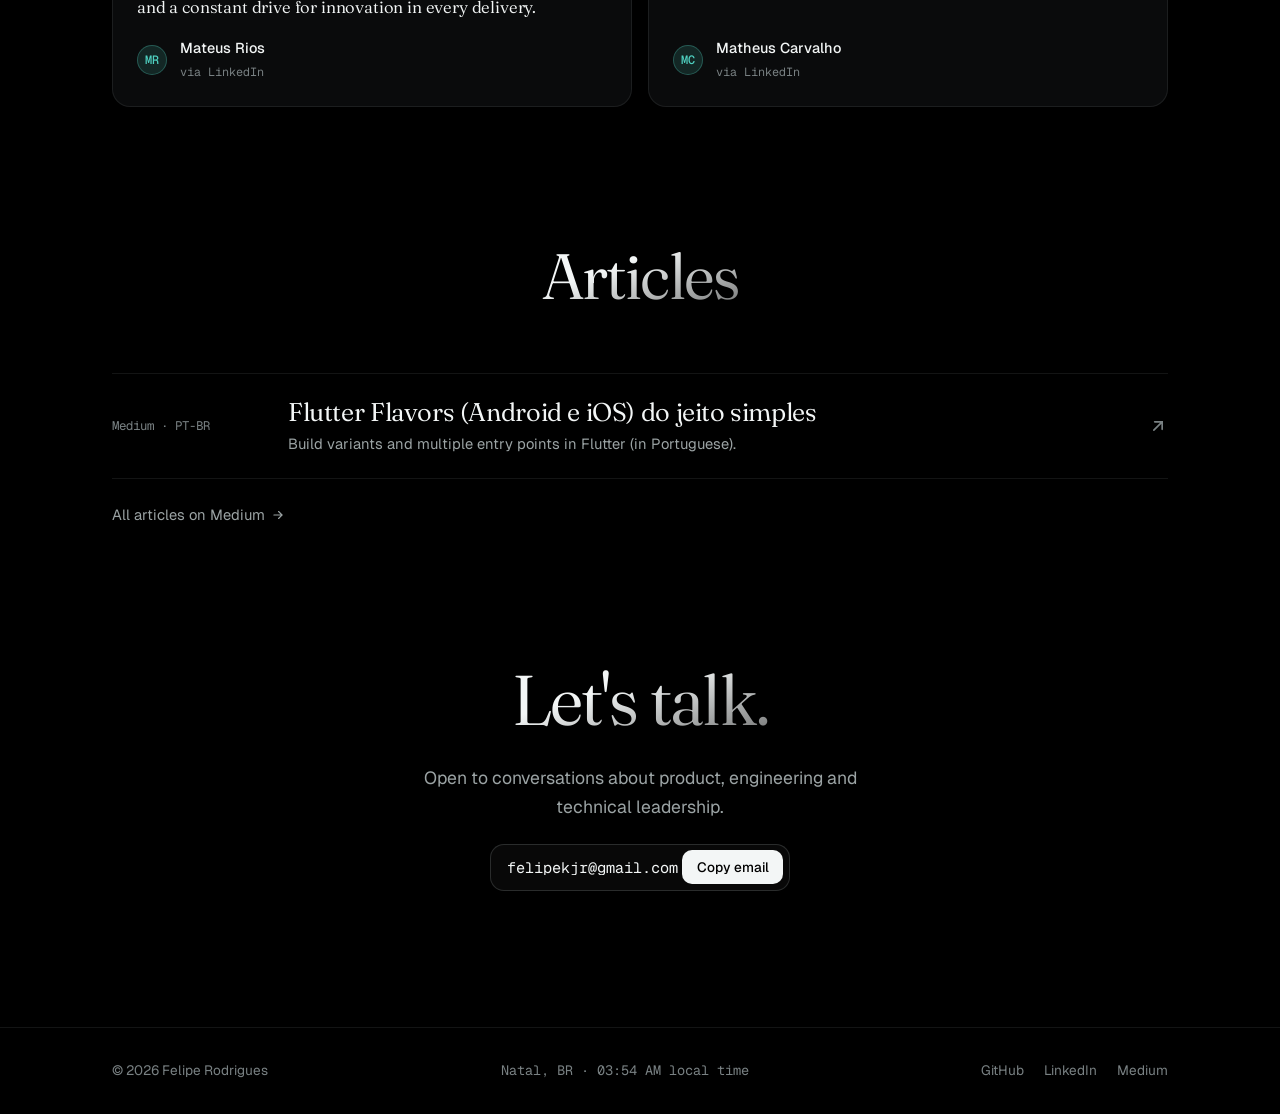
==== commit 3f0f87a8: "Timeline closer becomes an ellipsis Co-Authored-By: Claude Fable 5.1 <noreply@anthropic.com>" ====
--- a/index.html
+++ b/index.html
@@ -15,7 +15,7 @@
 <link rel="preconnect" href="https://fonts.googleapis.com">
 <link rel="preconnect" href="https://fonts.gstatic.com" crossorigin>
 <link rel="stylesheet" href="https://fonts.googleapis.com/css2?family=Fraunces:ital,opsz,wght@0,9..144,300..600;1,9..144,300..600&family=Geist:wght@400;500;600&family=Geist+Mono:wght@400;500&display=swap">
-<link rel="stylesheet" href="assets/style.css?v=12">
+<link rel="stylesheet" href="assets/style.css?v=13">
 </head>
 <body>
 <div class="ambient" aria-hidden="true"><i class="ambient-glow"></i><i class="ambient-beam"></i></div>
@@ -117,11 +117,9 @@
             <ul class="tags"><li>angular</li><li>kotlin</li><li>spring boot</li><li>django</li></ul>
           </div>
         </li>
-        <li class="earlier">
-          <div class="when" data-i18n="x0.when">Antes disso</div>
-          <div class="main">
-            <p data-i18n="x0.d">Experiências anteriores em desenvolvimento de software, desde 2017.</p>
-          </div>
+        <li class="earlier" aria-label="Experiências anteriores">
+          <div class="when">…</div>
+          <div class="main"><p aria-hidden="true">· · ·</p></div>
         </li>
       </ol>
     </div>
@@ -262,7 +260,6 @@
     "x4.pts": "<li>Designed the new <a class=\"ini\" href=\"iniciativas/multi-package.html\">multi-package architecture</a> for the Claro Pay app.</li><li>Built and launched <a class=\"ini\" href=\"iniciativas/conta-turbinada.html\">Conta Turbinada</a>.</li><li>Mentored 5+ developers in TDD and Clean Architecture.</li>",
     "x5.role": "Tech Lead", "x5.d": "REST APIs with .NET 5 and Spring Boot, apps in Flutter, React Native and Xamarin.Forms, and CI/CD pipelines for automated store releases.",
     "x6.role": "Full Stack Developer", "x6.d": "End-to-end development of web and mobile applications.",
-    "x0.when": "Before that", "x0.d": "Earlier software development roles, since 2017.",
     "rec.title": "Recommendations",
     "q1": "As a leader, he stands out as an excellent listener, showing empathy for the team's difficulties and easing communication across areas. On top of that, he has a solid architectural vision and a constant drive for innovation in every delivery.",
     "q2": "Felipe is proactive in solving problems, likes to innovate and doesn't limit himself to what is asked. He always goes further, aiming to do his best. He is self-taught and responsible.",
--- a/assets/style.css
+++ b/assets/style.css
@@ -302,7 +302,8 @@
 .tl > li.earlier { border-bottom: 0; padding-block: 1.4rem 2.5rem; }
 .tl > li.earlier::before { background: transparent; border-style: dashed; border-color: var(--dim); }
 .tl > li.earlier .when { color: var(--dim); }
-.tl > li.earlier .main > p { color: var(--dim); font-style: italic; }
+.tl > li.earlier .main > p { color: var(--muted); letter-spacing: .35em; font: 400 1.15rem/1 var(--mono); }
+.tl > li.earlier .when { font-size: 1.05rem; }
 .tl::before { -webkit-mask-image: linear-gradient(#000 82%, transparent); mask-image: linear-gradient(#000 82%, transparent); }
 .tl > li.on::before { background: var(--accent); border-color: var(--accent); box-shadow: 0 0 0 4px rgba(79, 209, 193, .16), 0 0 14px var(--accent); }
 .tl .when { font: 400 .8rem/1.9 var(--mono); color: var(--dim); font-variant-numeric: tabular-nums; }
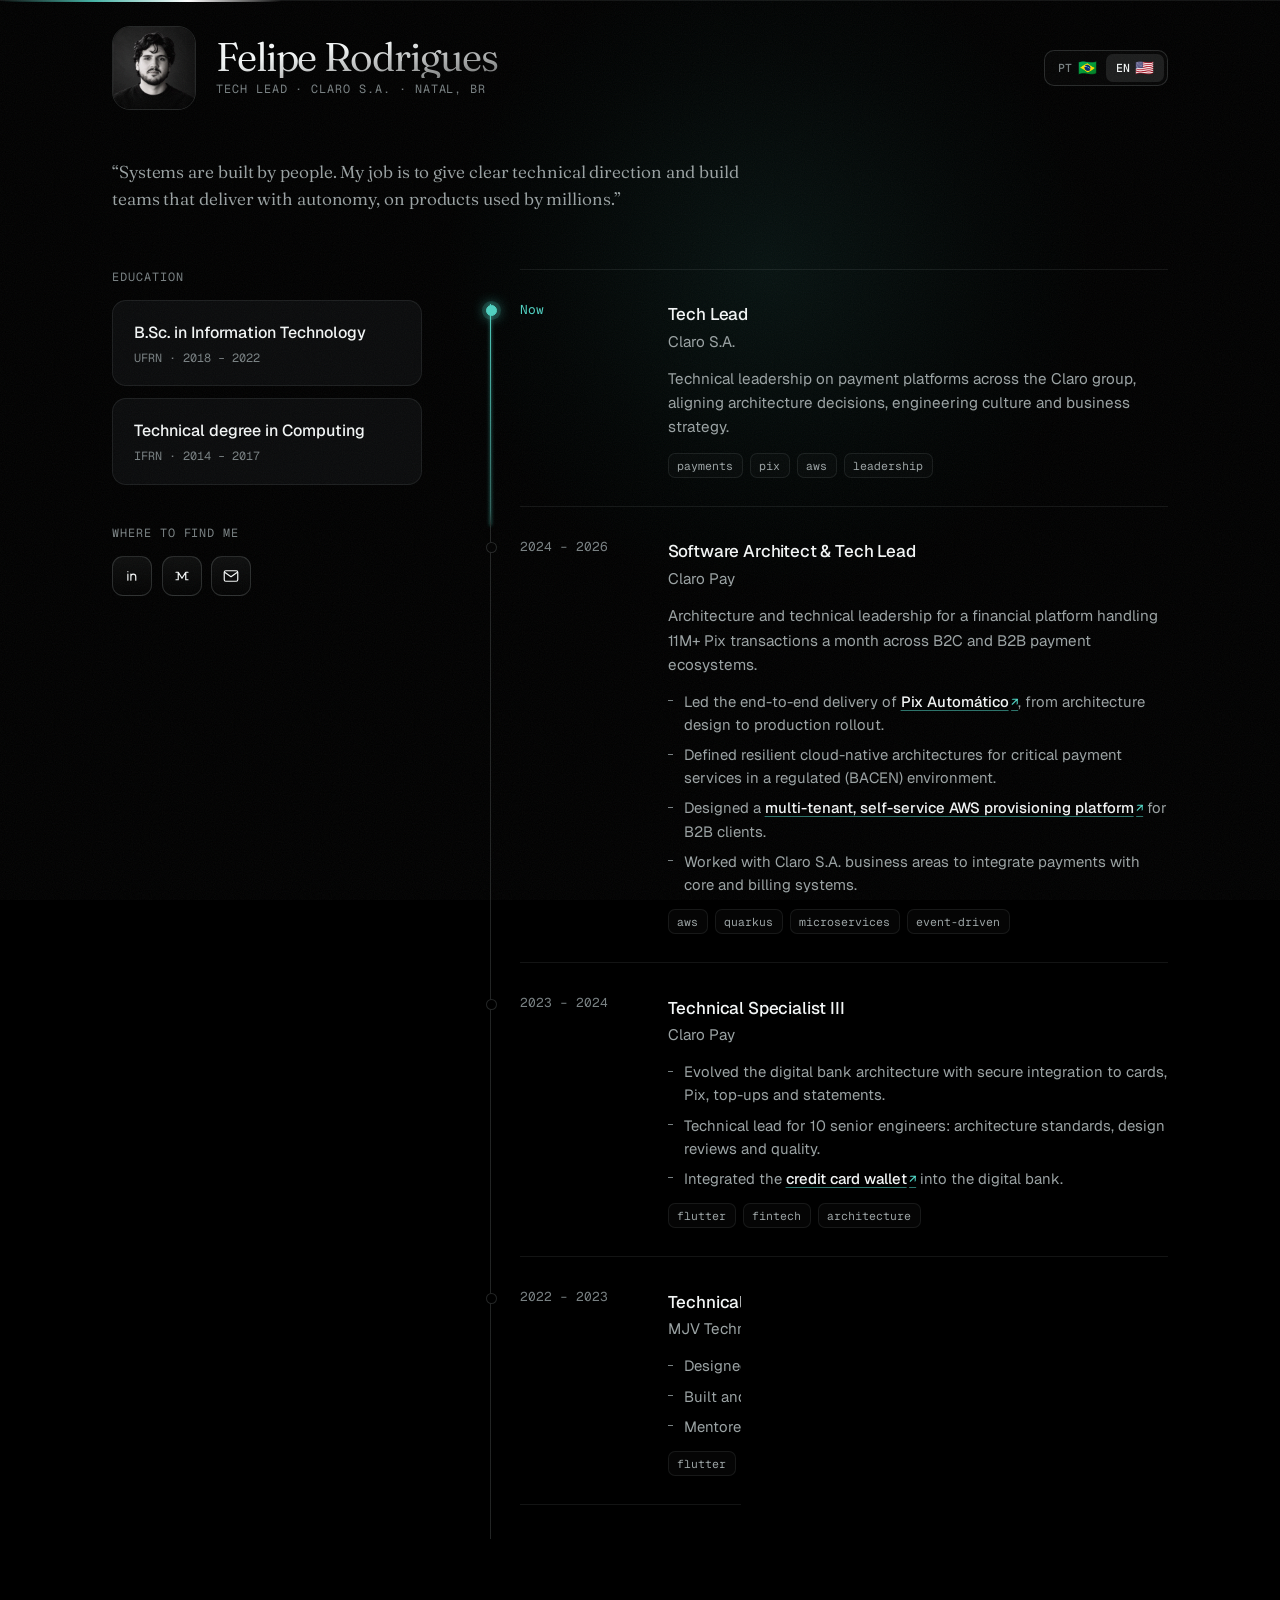
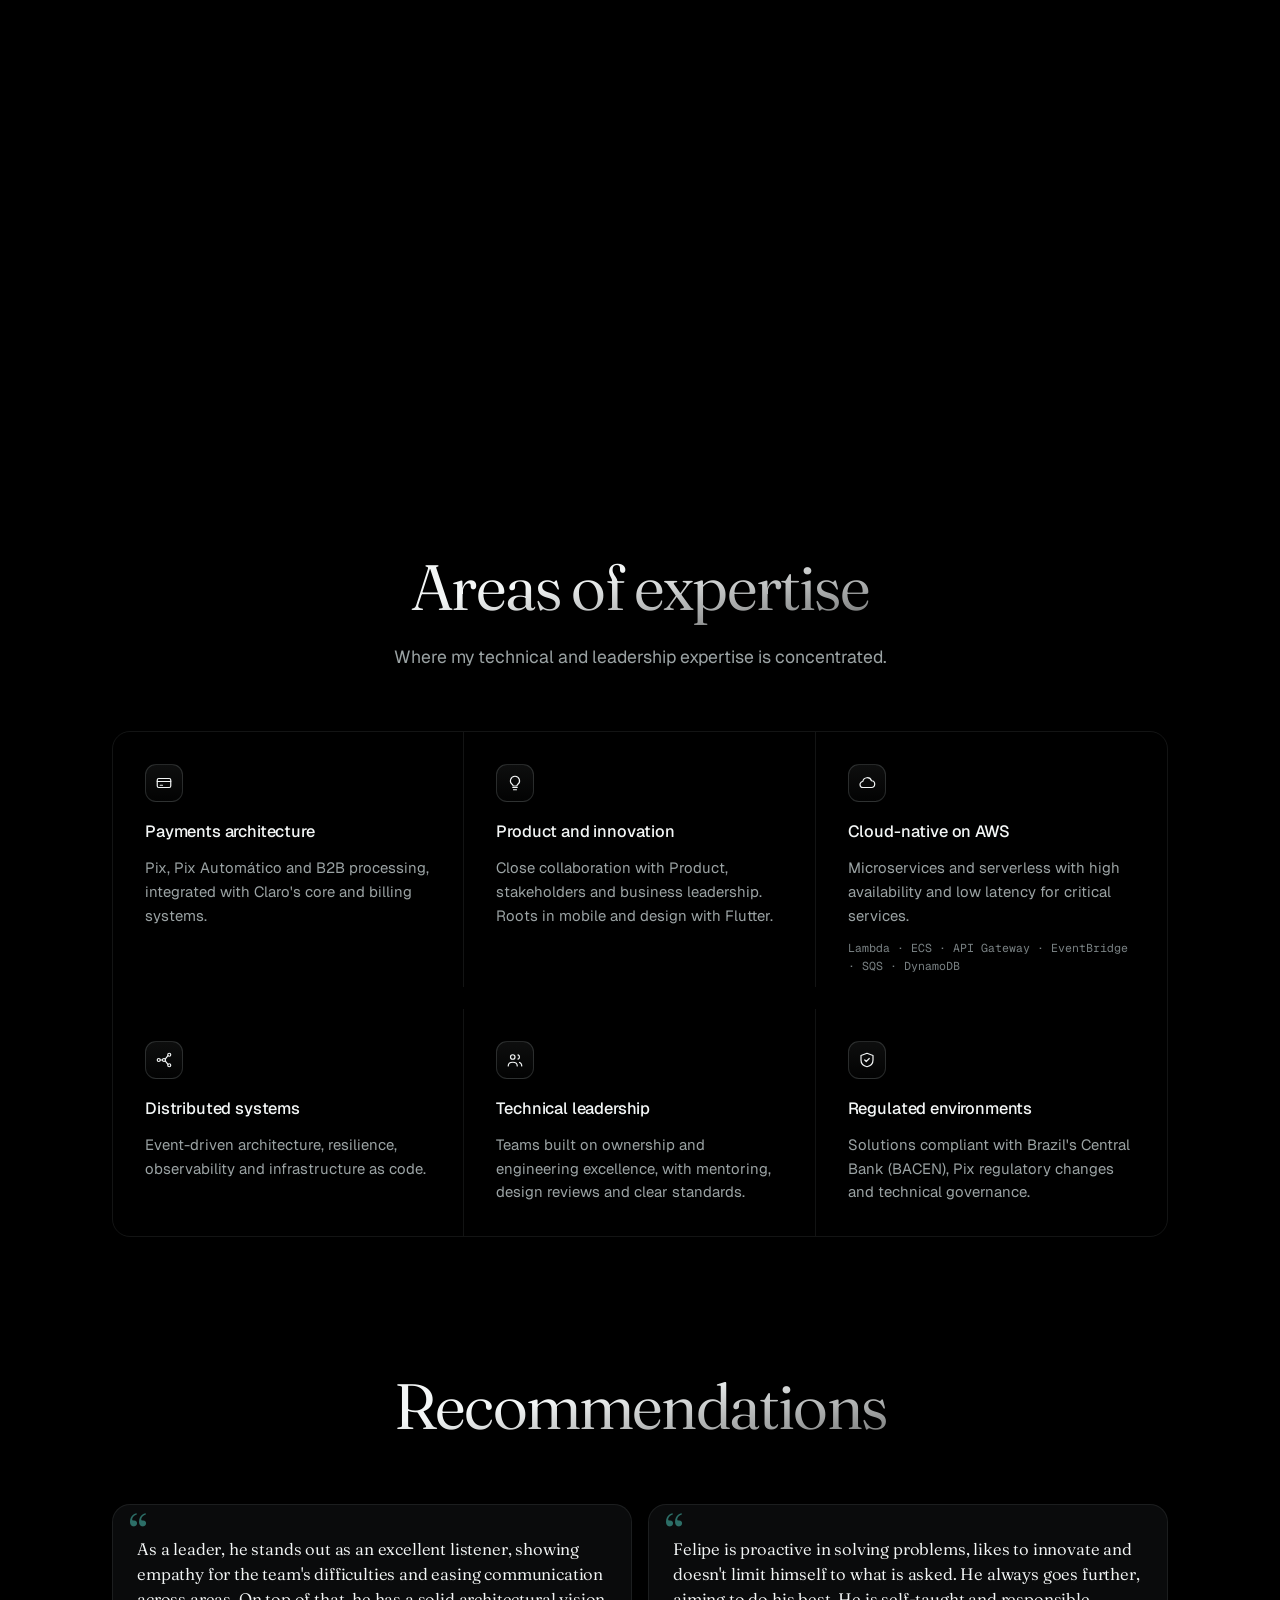
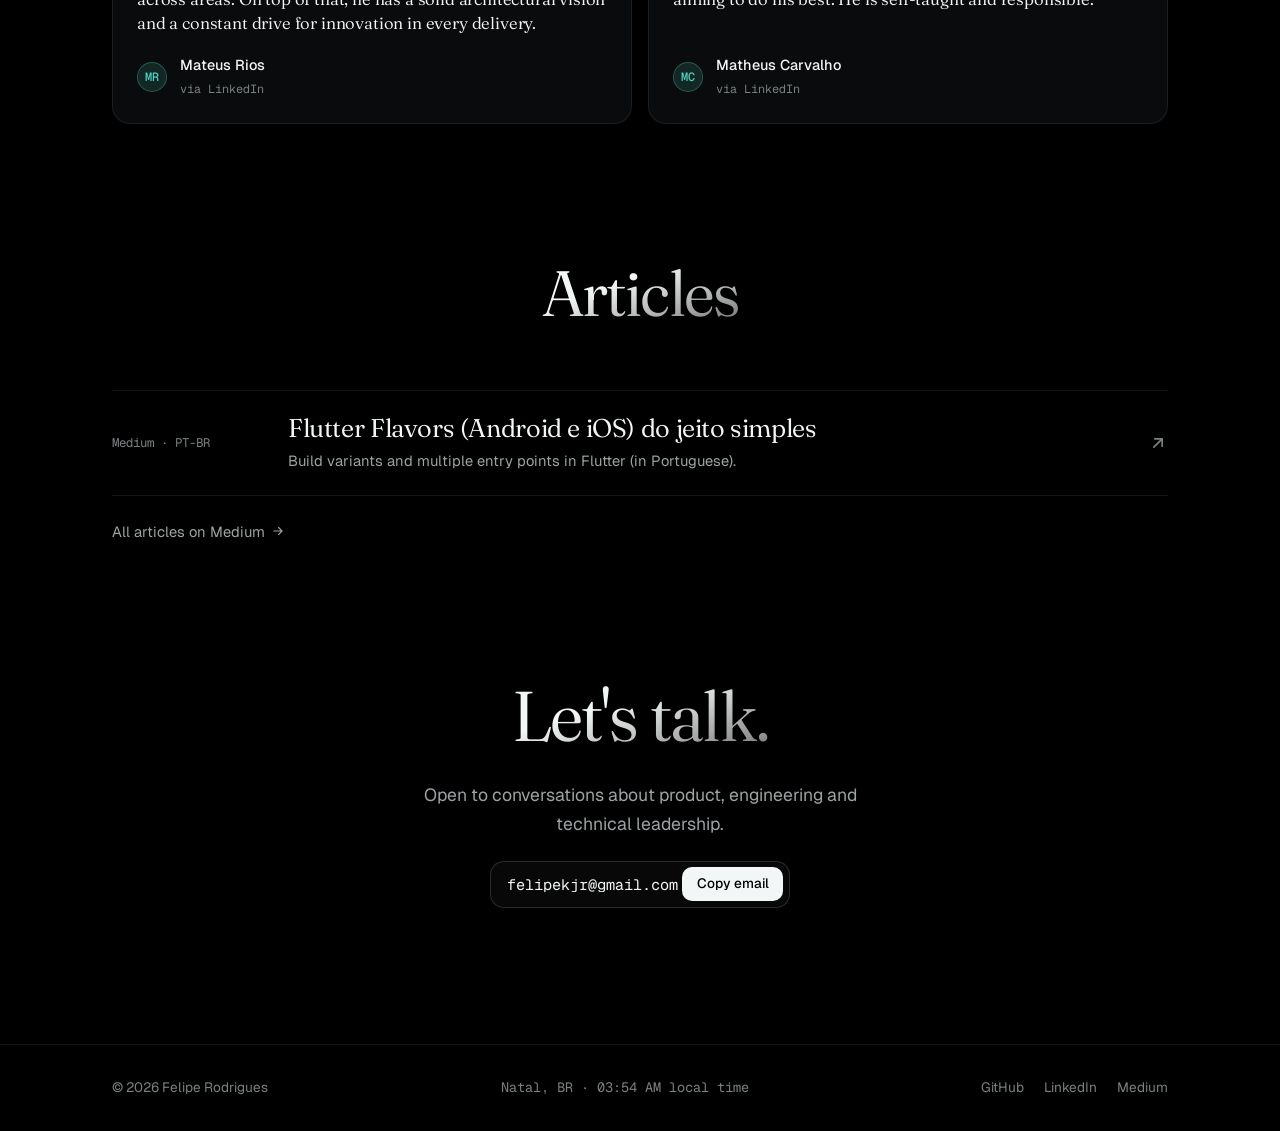
==== commit d4cce6d2: "Timeline line dissolves past the last entry instead of an extra item Co-Authored-By: Claude Fable 5." ====
--- a/index.html
+++ b/index.html
@@ -15,7 +15,7 @@
 <link rel="preconnect" href="https://fonts.googleapis.com">
 <link rel="preconnect" href="https://fonts.gstatic.com" crossorigin>
 <link rel="stylesheet" href="https://fonts.googleapis.com/css2?family=Fraunces:ital,opsz,wght@0,9..144,300..600;1,9..144,300..600&family=Geist:wght@400;500;600&family=Geist+Mono:wght@400;500&display=swap">
-<link rel="stylesheet" href="assets/style.css?v=13">
+<link rel="stylesheet" href="assets/style.css?v=14">
 </head>
 <body>
 <div class="ambient" aria-hidden="true"><i class="ambient-glow"></i><i class="ambient-beam"></i></div>
@@ -116,10 +116,6 @@
             <p data-i18n="x6.d">Desenvolvimento de ponta a ponta de aplicações web e mobile.</p>
             <ul class="tags"><li>angular</li><li>kotlin</li><li>spring boot</li><li>django</li></ul>
           </div>
-        </li>
-        <li class="earlier" aria-label="Experiências anteriores">
-          <div class="when">…</div>
-          <div class="main"><p aria-hidden="true">· · ·</p></div>
         </li>
       </ol>
     </div>
--- a/assets/style.css
+++ b/assets/style.css
@@ -289,22 +289,18 @@
 }
 
 /* ---------- Career timeline ---------- */
-.tl { --fill: 1; list-style: none; margin: 0; padding: 0 0 0 2.1rem; position: relative; }
-.tl::before, .tl::after { content: ""; position: absolute; left: 4px; top: 2.2rem; bottom: 2.2rem; width: 1px; }
-.tl::before { background: var(--line-strong); }
-.tl::after { background: linear-gradient(var(--accent), rgba(79, 209, 193, .35)); box-shadow: 0 0 10px var(--accent); transform-origin: top; transform: scaleY(var(--fill)); }
+.tl { --fill: 1; list-style: none; margin: 0; padding: 0 0 7rem 2.1rem; position: relative; }
+.tl::before, .tl::after { content: ""; position: absolute; left: 4px; top: 2.2rem; bottom: 0; width: 1px; }
+.tl::before { background: linear-gradient(var(--line-strong) 0, var(--line-strong) calc(100% - 7rem), transparent); }
+.tl > li:last-child { border-bottom: 0; }
+.tl > li:last-child::after { content: ""; position: absolute; left: calc(-2.1rem + 2px); bottom: -6.6rem; width: 5px; height: 5px; border-radius: 999px; background: var(--dim); opacity: .5; }
+.tl::after { background: linear-gradient(var(--accent), rgba(79, 209, 193, .35) calc(100% - 7rem), transparent); box-shadow: 0 0 10px var(--accent); transform-origin: top; transform: scaleY(var(--fill)); }
 .tl > li { position: relative; display: grid; grid-template-columns: 7.5rem minmax(0, 1fr); gap: .5rem 1.75rem; padding-block: 1.75rem; border-bottom: 1px solid var(--line); }
 .tl > li:first-child { border-top: 1px solid var(--line); }
 .tl > li::before {
   content: ""; position: absolute; left: calc(-2.1rem); top: 2.2rem; width: 9px; height: 9px; border-radius: 999px;
   background: var(--bg); border: 1px solid var(--line-strong); transition: background .4s, border-color .4s, box-shadow .4s; z-index: 1;
 }
-.tl > li.earlier { border-bottom: 0; padding-block: 1.4rem 2.5rem; }
-.tl > li.earlier::before { background: transparent; border-style: dashed; border-color: var(--dim); }
-.tl > li.earlier .when { color: var(--dim); }
-.tl > li.earlier .main > p { color: var(--muted); letter-spacing: .35em; font: 400 1.15rem/1 var(--mono); }
-.tl > li.earlier .when { font-size: 1.05rem; }
-.tl::before { -webkit-mask-image: linear-gradient(#000 82%, transparent); mask-image: linear-gradient(#000 82%, transparent); }
 .tl > li.on::before { background: var(--accent); border-color: var(--accent); box-shadow: 0 0 0 4px rgba(79, 209, 193, .16), 0 0 14px var(--accent); }
 .tl .when { font: 400 .8rem/1.9 var(--mono); color: var(--dim); font-variant-numeric: tabular-nums; }
 .tl .now { display: inline-flex; align-items: center; gap: .45rem; color: var(--accent); }
